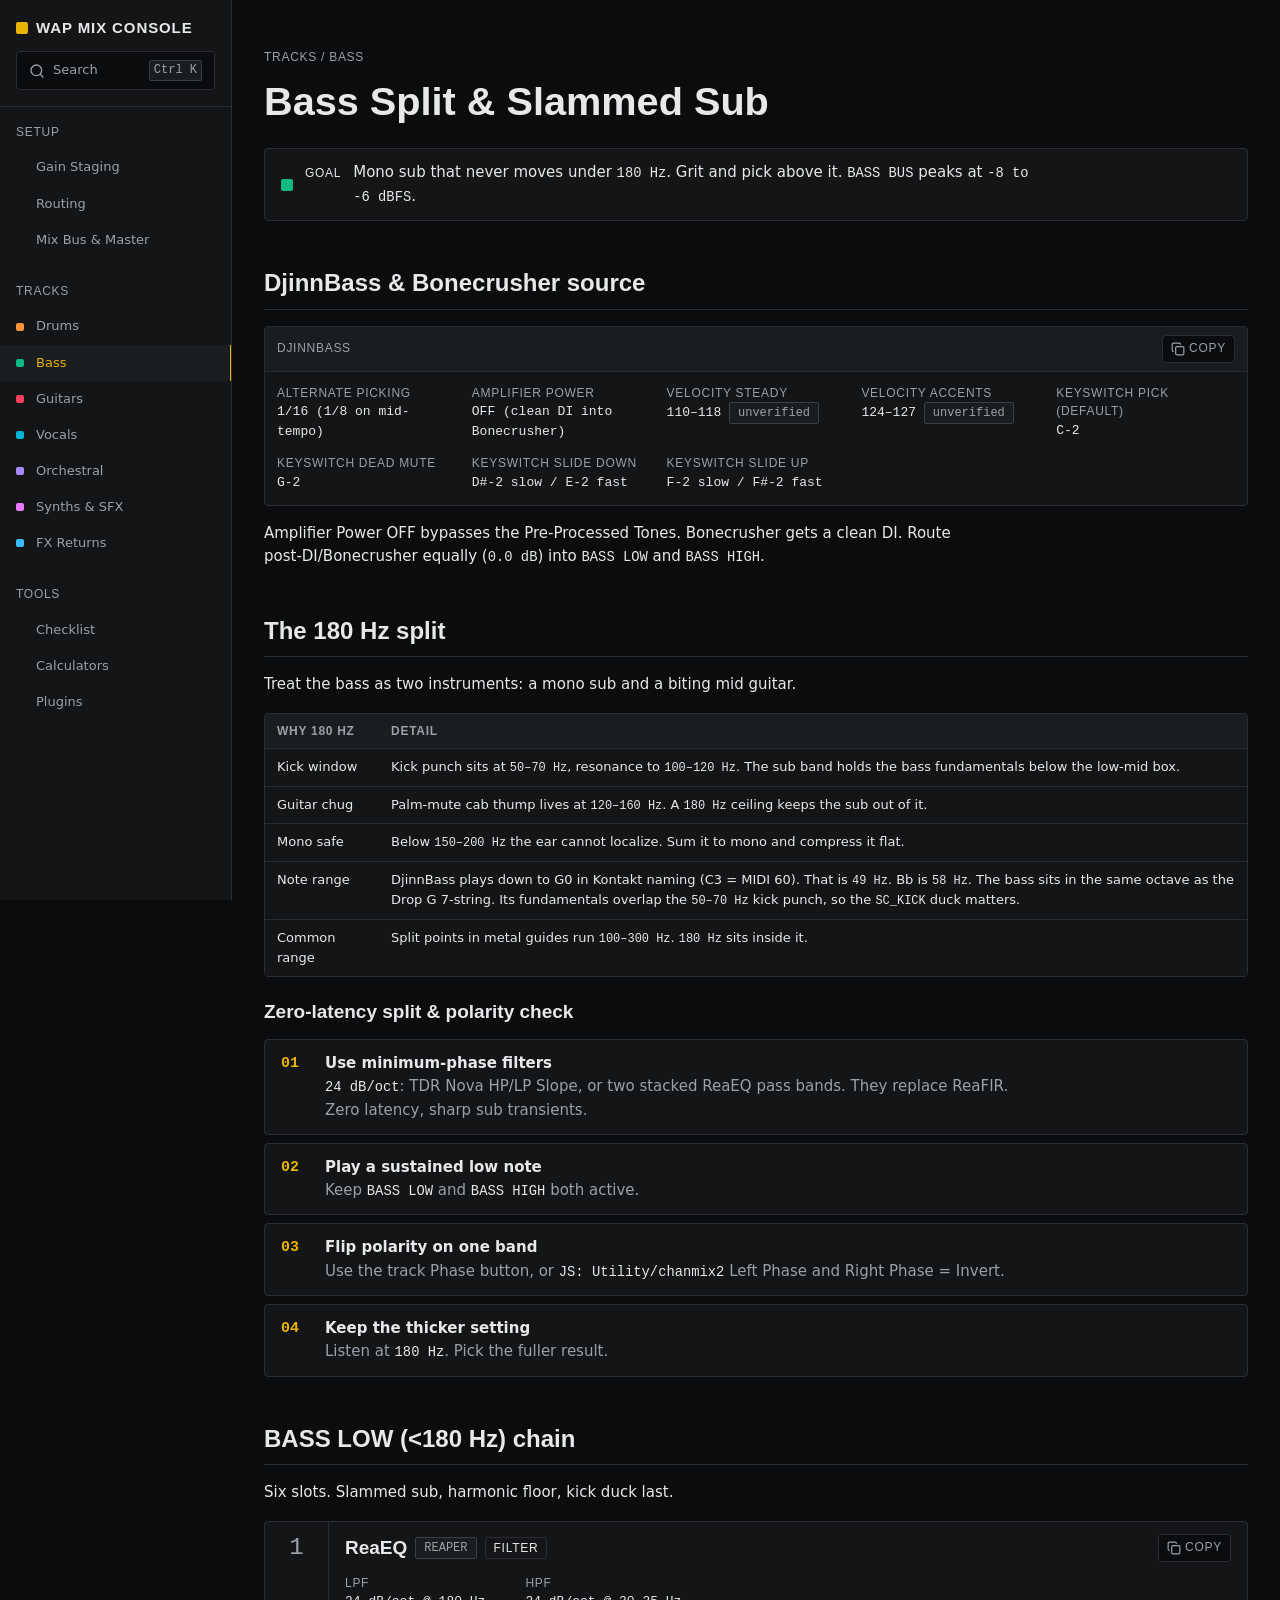
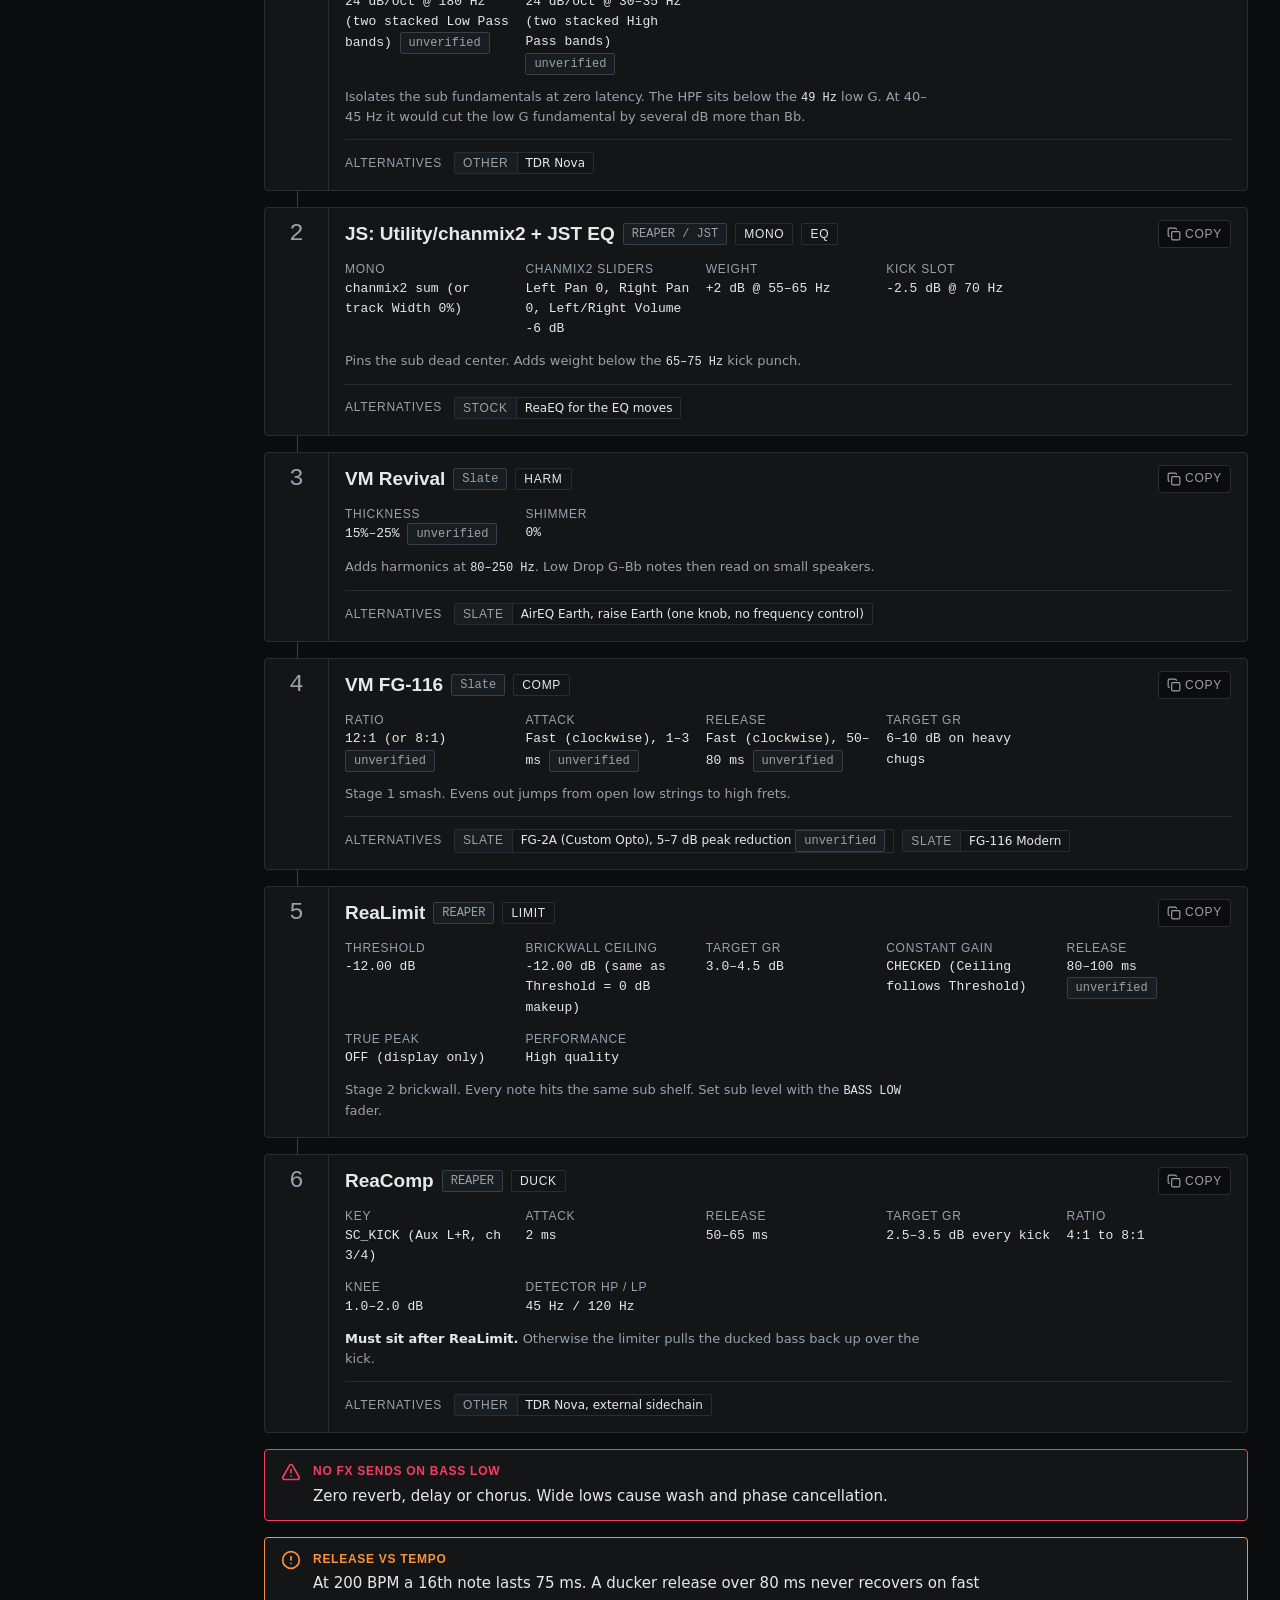
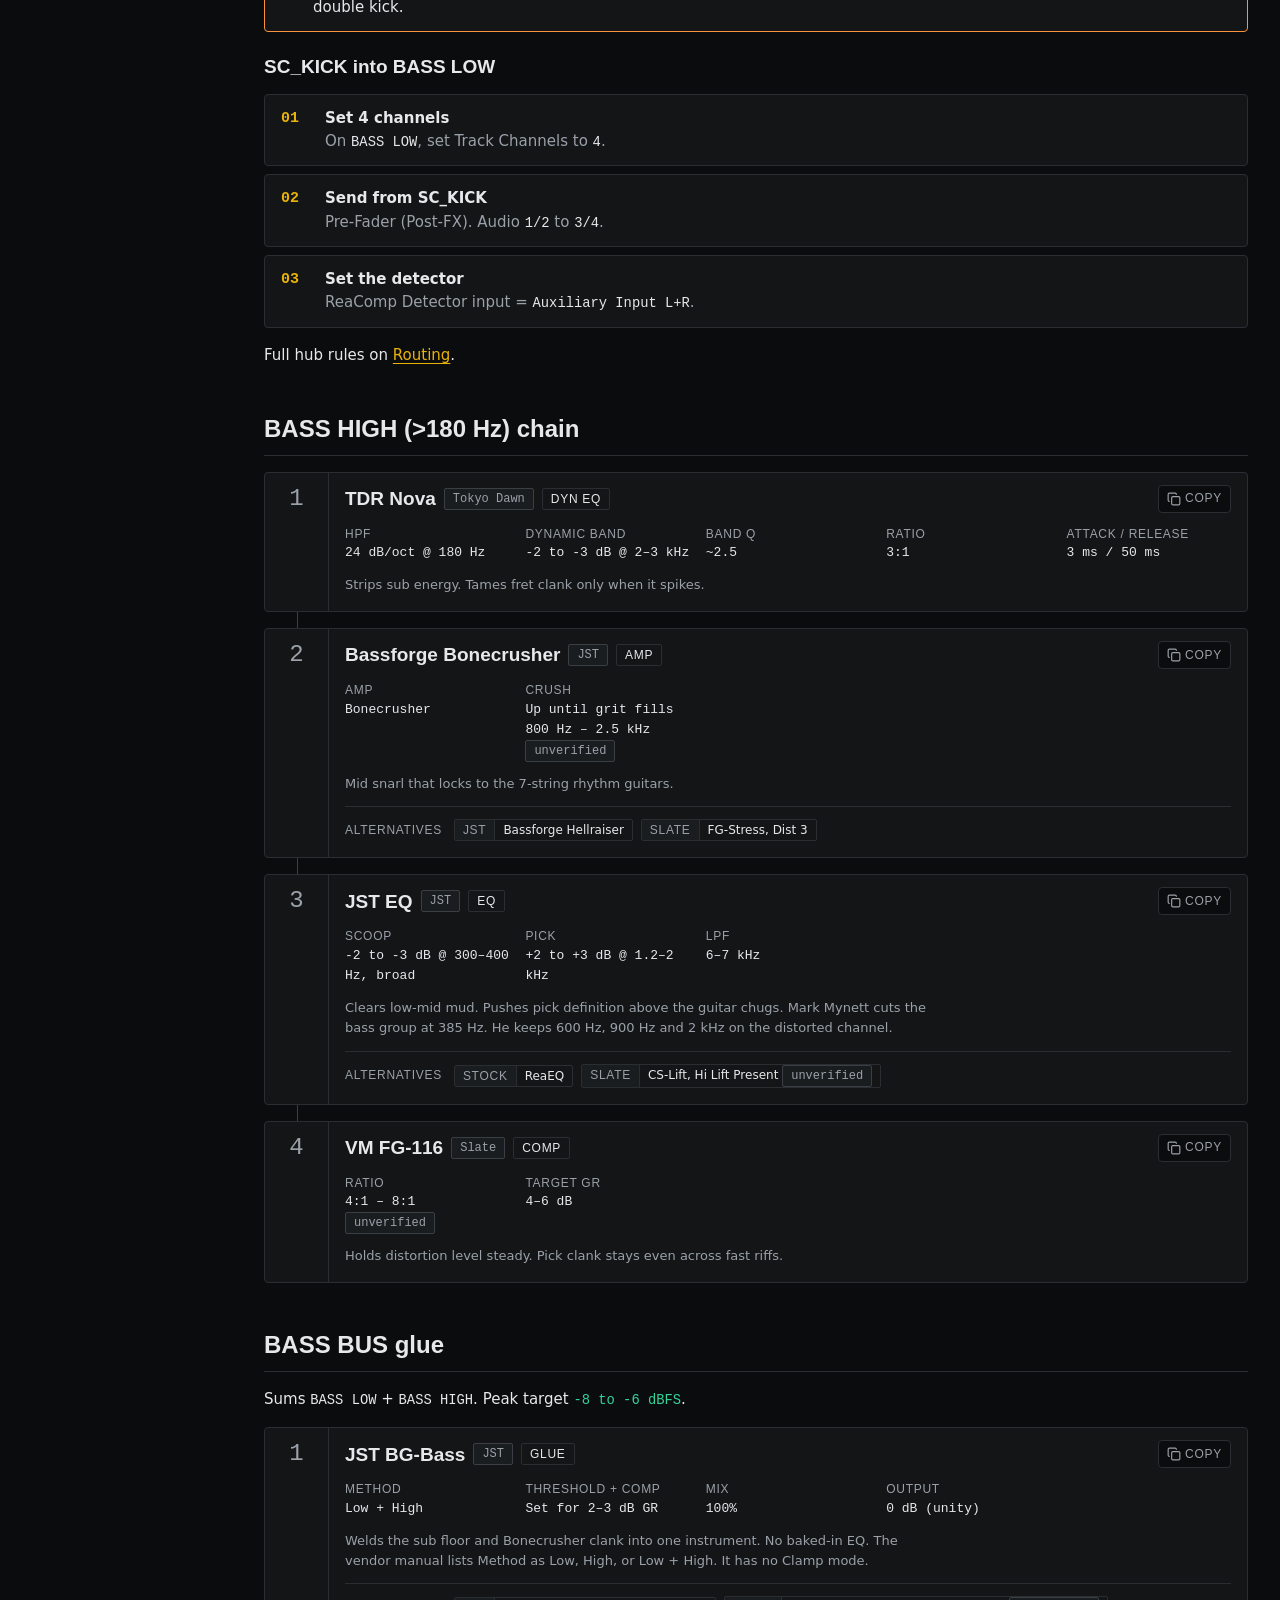
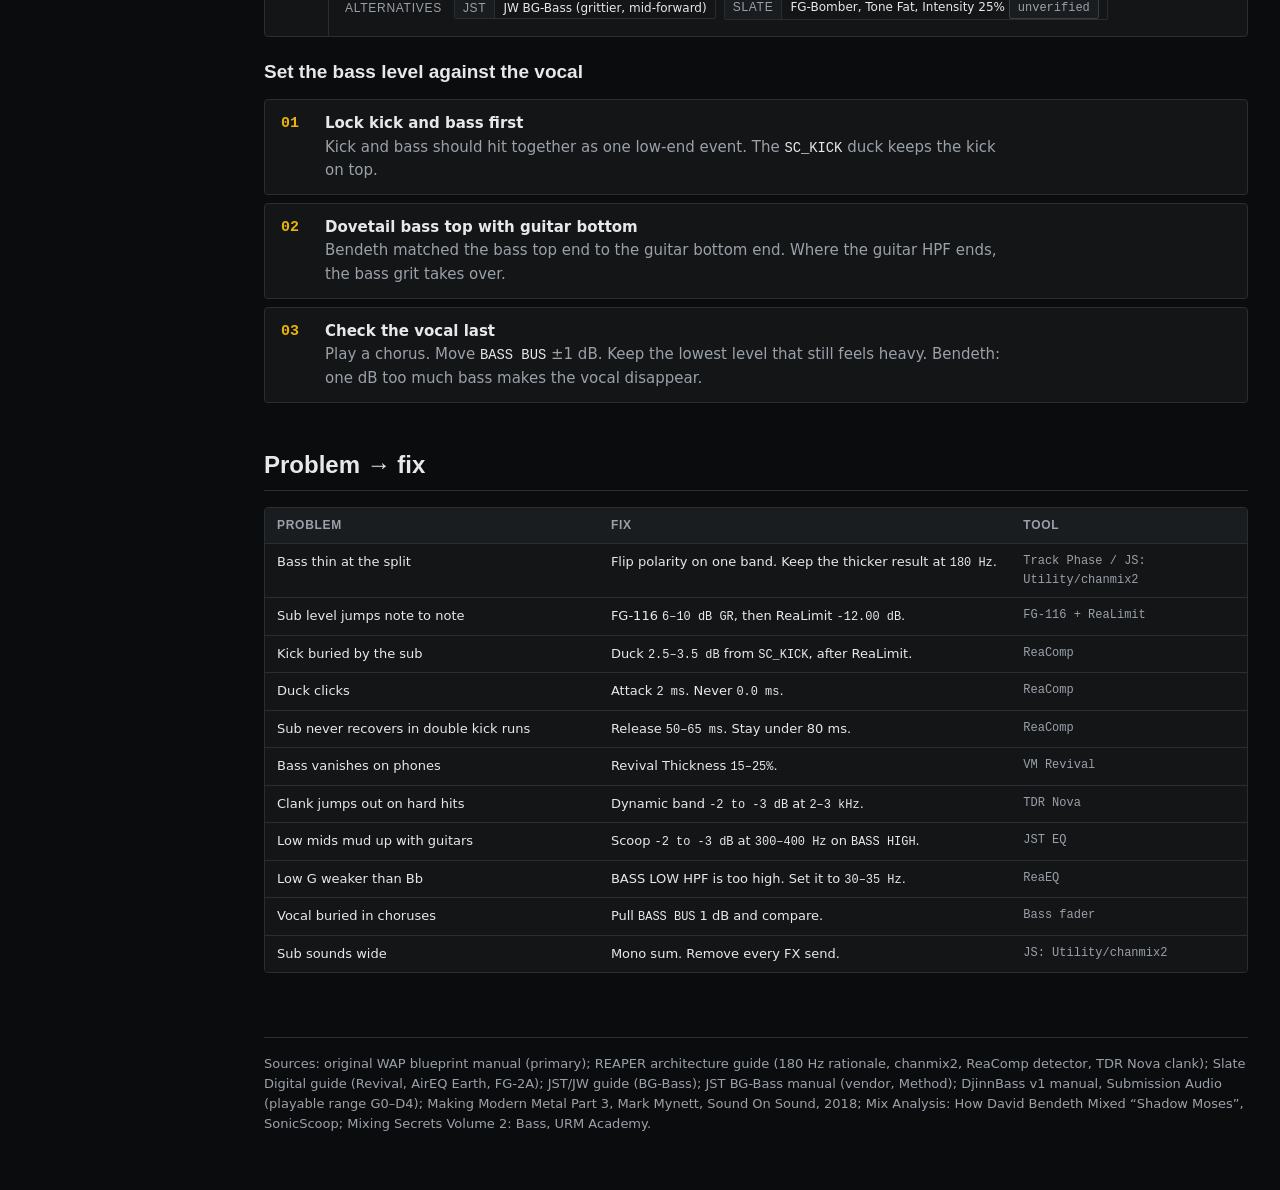
==== docs/bass.html @ 5f4d7150 "Apply phase 3 research to every page Values now come from engineer interviews, vendor docs and strea" ====
<!doctype html>
<html lang="en">
<head>
<meta charset="utf-8">
<meta name="viewport" content="width=device-width, initial-scale=1">
<title>Bass - WAP Mix Console</title>
<link rel="stylesheet" href="css/app.css">
</head>
<body data-page="bass">
<a class="skip-link" href="#main">Skip to content</a>
<nav id="rail"></nav>
<main id="main">
<div class="content">

  <header class="page-header">
    <div class="label">Tracks / Bass</div>
    <h1>Bass Split &amp; Slammed Sub</h1>
    <div class="goal">
      <span class="gchip gchip--lg gchip--bass" aria-hidden="true"></span>
      <span class="label goal__label">Goal</span>
      <p class="goal__text">Mono sub that never moves under <code>180 Hz</code>. Grit and pick above it. <code>BASS BUS</code> peaks at <code>-8 to -6 dBFS</code>.</p>
    </div>
  </header>

  <section class="section">
    <h2 id="source">DjinnBass &amp; Bonecrusher source</h2>
    <div class="settings">
      <div class="settings__head">
        <span class="label">DjinnBass</span>
        <button type="button" class="copy-btn" data-copy="djinn" aria-label="Copy DjinnBass settings"></button>
      </div>
      <div class="settings__body">
        <dl class="kv" id="djinn" data-copy-title="DjinnBass source">
          <div class="kv__item"><dt>Alternate picking</dt><dd>1/16 (1/8 on mid-tempo)</dd></div>
          <div class="kv__item"><dt>Amplifier Power</dt><dd>OFF (clean DI into Bonecrusher)</dd></div>
          <div class="kv__item"><dt>Velocity steady</dt><dd>110&ndash;118 <span class="chip">unverified</span></dd></div>
          <div class="kv__item"><dt>Velocity accents</dt><dd>124&ndash;127 <span class="chip">unverified</span></dd></div>
          <div class="kv__item"><dt>Keyswitch Pick (default)</dt><dd>C-2</dd></div>
          <div class="kv__item"><dt>Keyswitch Dead Mute</dt><dd>G-2</dd></div>
          <div class="kv__item"><dt>Keyswitch Slide Down</dt><dd>D#-2 slow / E-2 fast</dd></div>
          <div class="kv__item"><dt>Keyswitch Slide Up</dt><dd>F-2 slow / F#-2 fast</dd></div>
        </dl>
      </div>
    </div>
    <p>Amplifier Power OFF bypasses the Pre-Processed Tones. Bonecrusher gets a clean DI. Route post-DI/Bonecrusher equally (<code>0.0 dB</code>) into <code>BASS LOW</code> and <code>BASS HIGH</code>.</p>
  </section>

  <section class="section">
    <h2 id="split">The 180 Hz split</h2>
    <p>Treat the bass as two instruments: a mono sub and a biting mid guitar.</p>
    <div class="table-wrap">
      <table class="table">
        <thead>
          <tr><th scope="col">Why 180 Hz</th><th scope="col">Detail</th></tr>
        </thead>
        <tbody>
          <tr><td>Kick window</td><td>Kick punch sits at <code>50&ndash;70 Hz</code>, resonance to <code>100&ndash;120 Hz</code>. The sub band holds the bass fundamentals below the low-mid box.</td></tr>
          <tr><td>Guitar chug</td><td>Palm-mute cab thump lives at <code>120&ndash;160 Hz</code>. A <code>180 Hz</code> ceiling keeps the sub out of it.</td></tr>
          <tr><td>Mono safe</td><td>Below <code>150&ndash;200 Hz</code> the ear cannot localize. Sum it to mono and compress it flat.</td></tr>
          <tr><td>Note range</td><td>DjinnBass plays down to G0 in Kontakt naming (C3 = MIDI 60). That is <code>49 Hz</code>. Bb is <code>58 Hz</code>. The bass sits in the same octave as the Drop G 7-string. Its fundamentals overlap the <code>50&ndash;70 Hz</code> kick punch, so the <code>SC_KICK</code> duck matters.</td></tr>
          <tr><td>Common range</td><td>Split points in metal guides run <code>100&ndash;300 Hz</code>. <code>180 Hz</code> sits inside it.</td></tr>
        </tbody>
      </table>
    </div>

    <h3 id="polarity">Zero-latency split &amp; polarity check</h3>
    <ol class="steps">
      <li><div><span class="steps__title">Use minimum-phase filters</span><p><code>24 dB/oct</code>: TDR Nova HP/LP Slope, or two stacked ReaEQ pass bands. They replace ReaFIR. Zero latency, sharp sub transients.</p></div></li>
      <li><div><span class="steps__title">Play a sustained low note</span><p>Keep <code>BASS LOW</code> and <code>BASS HIGH</code> both active.</p></div></li>
      <li><div><span class="steps__title">Flip polarity on one band</span><p>Use the track Phase button, or <code>JS: Utility/chanmix2</code> Left Phase and Right Phase = Invert.</p></div></li>
      <li><div><span class="steps__title">Keep the thicker setting</span><p>Listen at <code>180 Hz</code>. Pick the fuller result.</p></div></li>
    </ol>
  </section>

  <section class="section">
    <h2 id="bass-low">BASS LOW (&lt;180 Hz) chain</h2>
    <p>Six slots. Slammed sub, harmonic floor, kick duck last.</p>
    <ol class="rack">
      <li class="rack__slot">
        <div class="rack__num" aria-hidden="true">1</div>
        <div class="rack__body">
          <div class="rack__head">
            <h4 class="rack__name">ReaEQ</h4>
            <span class="chip">REAPER</span>
            <span class="tag">FILTER</span>
            <button type="button" class="copy-btn" data-copy="low-1" aria-label="Copy BASS LOW slot 1 settings"></button>
          </div>
          <dl class="kv" id="low-1" data-copy-title="BASS LOW Slot 1 - ReaEQ">
            <div class="kv__item"><dt>LPF</dt><dd>24 dB/oct @ 180 Hz (two stacked Low Pass bands) <span class="chip">unverified</span></dd></div>
            <div class="kv__item"><dt>HPF</dt><dd>24 dB/oct @ 30&ndash;35 Hz (two stacked High Pass bands) <span class="chip">unverified</span></dd></div>
          </dl>
          <p class="rack__why">Isolates the sub fundamentals at zero latency. The HPF sits below the <code>49 Hz</code> low G. At 40&ndash;45 Hz it would cut the low G fundamental by several dB more than Bb.</p>
          <div class="alts">
            <span class="label alts__title">Alternatives</span>
            <span class="alt"><span class="alt__tag">OTHER</span><span class="alt__name">TDR Nova</span></span>
          </div>
        </div>
      </li>
      <li class="rack__slot">
        <div class="rack__num" aria-hidden="true">2</div>
        <div class="rack__body">
          <div class="rack__head">
            <h4 class="rack__name">JS: Utility/chanmix2 + JST EQ</h4>
            <span class="chip">REAPER / JST</span>
            <span class="tag">MONO</span>
            <span class="tag">EQ</span>
            <button type="button" class="copy-btn" data-copy="low-2" aria-label="Copy BASS LOW slot 2 settings"></button>
          </div>
          <dl class="kv" id="low-2" data-copy-title="BASS LOW Slot 2 - Mono + JST EQ">
            <div class="kv__item"><dt>Mono</dt><dd>chanmix2 sum (or track Width 0%)</dd></div>
            <div class="kv__item"><dt>chanmix2 sliders</dt><dd>Left Pan 0, Right Pan 0, Left/Right Volume -6 dB</dd></div>
            <div class="kv__item"><dt>Weight</dt><dd>+2 dB @ 55&ndash;65 Hz</dd></div>
            <div class="kv__item"><dt>Kick slot</dt><dd>-2.5 dB @ 70 Hz</dd></div>
          </dl>
          <p class="rack__why">Pins the sub dead center. Adds weight below the <code>65&ndash;75 Hz</code> kick punch.</p>
          <div class="alts">
            <span class="label alts__title">Alternatives</span>
            <span class="alt"><span class="alt__tag">STOCK</span><span class="alt__name">ReaEQ for the EQ moves</span></span>
          </div>
        </div>
      </li>
      <li class="rack__slot">
        <div class="rack__num" aria-hidden="true">3</div>
        <div class="rack__body">
          <div class="rack__head">
            <h4 class="rack__name">VM Revival</h4>
            <span class="chip">Slate</span>
            <span class="tag">HARM</span>
            <button type="button" class="copy-btn" data-copy="low-3" aria-label="Copy BASS LOW slot 3 settings"></button>
          </div>
          <dl class="kv" id="low-3" data-copy-title="BASS LOW Slot 3 - Revival">
            <div class="kv__item"><dt>Thickness</dt><dd>15%&ndash;25% <span class="chip">unverified</span></dd></div>
            <div class="kv__item"><dt>Shimmer</dt><dd>0%</dd></div>
          </dl>
          <p class="rack__why">Adds harmonics at <code>80&ndash;250 Hz</code>. Low Drop G&ndash;Bb notes then read on small speakers.</p>
          <div class="alts">
            <span class="label alts__title">Alternatives</span>
            <span class="alt"><span class="alt__tag">SLATE</span><span class="alt__name">AirEQ Earth, raise Earth (one knob, no frequency control)</span></span>
          </div>
        </div>
      </li>
      <li class="rack__slot">
        <div class="rack__num" aria-hidden="true">4</div>
        <div class="rack__body">
          <div class="rack__head">
            <h4 class="rack__name">VM FG-116</h4>
            <span class="chip">Slate</span>
            <span class="tag">COMP</span>
            <button type="button" class="copy-btn" data-copy="low-4" aria-label="Copy BASS LOW slot 4 settings"></button>
          </div>
          <dl class="kv" id="low-4" data-copy-title="BASS LOW Slot 4 - FG-116 (Stage 1 smash)">
            <div class="kv__item"><dt>Ratio</dt><dd>12:1 (or 8:1) <span class="chip">unverified</span></dd></div>
            <div class="kv__item"><dt>Attack</dt><dd>Fast (clockwise), 1&ndash;3 ms <span class="chip">unverified</span></dd></div>
            <div class="kv__item"><dt>Release</dt><dd>Fast (clockwise), 50&ndash;80 ms <span class="chip">unverified</span></dd></div>
            <div class="kv__item"><dt>Target GR</dt><dd>6&ndash;10 dB on heavy chugs</dd></div>
          </dl>
          <p class="rack__why">Stage 1 smash. Evens out jumps from open low strings to high frets.</p>
          <div class="alts">
            <span class="label alts__title">Alternatives</span>
            <span class="alt"><span class="alt__tag">SLATE</span><span class="alt__name">FG-2A (Custom Opto), 5&ndash;7 dB peak reduction <span class="chip">unverified</span></span></span>
            <span class="alt"><span class="alt__tag">SLATE</span><span class="alt__name">FG-116 Modern</span></span>
          </div>
        </div>
      </li>
      <li class="rack__slot">
        <div class="rack__num" aria-hidden="true">5</div>
        <div class="rack__body">
          <div class="rack__head">
            <h4 class="rack__name">ReaLimit</h4>
            <span class="chip">REAPER</span>
            <span class="tag">LIMIT</span>
            <button type="button" class="copy-btn" data-copy="low-5" aria-label="Copy BASS LOW slot 5 settings"></button>
          </div>
          <dl class="kv" id="low-5" data-copy-title="BASS LOW Slot 5 - ReaLimit (Stage 2 brickwall)">
            <div class="kv__item"><dt>Threshold</dt><dd>-12.00 dB</dd></div>
            <div class="kv__item"><dt>Brickwall ceiling</dt><dd>-12.00 dB (same as Threshold = 0 dB makeup)</dd></div>
            <div class="kv__item"><dt>Target GR</dt><dd>3.0&ndash;4.5 dB</dd></div>
            <div class="kv__item"><dt>Constant gain</dt><dd>CHECKED (Ceiling follows Threshold)</dd></div>
            <div class="kv__item"><dt>Release</dt><dd>80&ndash;100 ms <span class="chip">unverified</span></dd></div>
            <div class="kv__item"><dt>True peak</dt><dd>OFF (display only)</dd></div>
            <div class="kv__item"><dt>Performance</dt><dd>High quality</dd></div>
          </dl>
          <p class="rack__why">Stage 2 brickwall. Every note hits the same sub shelf. Set sub level with the <code>BASS LOW</code> fader.</p>
        </div>
      </li>
      <li class="rack__slot">
        <div class="rack__num" aria-hidden="true">6</div>
        <div class="rack__body">
          <div class="rack__head">
            <h4 class="rack__name">ReaComp</h4>
            <span class="chip">REAPER</span>
            <span class="tag">DUCK</span>
            <button type="button" class="copy-btn" data-copy="low-6" aria-label="Copy BASS LOW slot 6 settings"></button>
          </div>
          <dl class="kv" id="low-6" data-copy-title="BASS LOW Slot 6 - ReaComp SC_KICK ducker">
            <div class="kv__item"><dt>Key</dt><dd>SC_KICK (Aux L+R, ch 3/4)</dd></div>
            <div class="kv__item"><dt>Attack</dt><dd>2 ms</dd></div>
            <div class="kv__item"><dt>Release</dt><dd>50&ndash;65 ms</dd></div>
            <div class="kv__item"><dt>Target GR</dt><dd>2.5&ndash;3.5 dB every kick</dd></div>
            <div class="kv__item"><dt>Ratio</dt><dd>4:1 to 8:1</dd></div>
            <div class="kv__item"><dt>Knee</dt><dd>1.0&ndash;2.0 dB</dd></div>
            <div class="kv__item"><dt>Detector HP / LP</dt><dd>45 Hz / 120 Hz</dd></div>
          </dl>
          <p class="rack__why"><strong>Must sit after ReaLimit.</strong> Otherwise the limiter pulls the ducked bass back up over the kick.</p>
          <div class="alts">
            <span class="label alts__title">Alternatives</span>
            <span class="alt"><span class="alt__tag">OTHER</span><span class="alt__name">TDR Nova, external sidechain</span></span>
          </div>
        </div>
      </li>
    </ol>

    <div class="callout callout--danger" role="note">
      <svg class="icon" viewBox="0 0 24 24" aria-hidden="true" focusable="false"><path d="m21.73 18-8-14a2 2 0 0 0-3.48 0l-8 14A2 2 0 0 0 4 21h16a2 2 0 0 0 1.73-3"/><path d="M12 9v4"/><path d="M12 17h.01"/></svg>
      <div class="callout__body">
        <span class="callout__title">No FX sends on BASS LOW</span>
        <p>Zero reverb, delay or chorus. Wide lows cause wash and phase cancellation.</p>
      </div>
    </div>

    <div class="callout callout--warn" role="note">
      <svg class="icon" viewBox="0 0 24 24" aria-hidden="true" focusable="false"><circle cx="12" cy="12" r="10"/><path d="M12 8v4"/><path d="M12 16h.01"/></svg>
      <div class="callout__body">
        <span class="callout__title">Release vs tempo</span>
        <p>At 200 BPM a 16th note lasts 75 ms. A ducker release over 80 ms never recovers on fast double kick.</p>
      </div>
    </div>

    <h3 id="sc-kick-setup">SC_KICK into BASS LOW</h3>
    <ol class="steps">
      <li><div><span class="steps__title">Set 4 channels</span><p>On <code>BASS LOW</code>, set Track Channels to <code>4</code>.</p></div></li>
      <li><div><span class="steps__title">Send from SC_KICK</span><p>Pre-Fader (Post-FX). Audio <code>1/2</code> to <code>3/4</code>.</p></div></li>
      <li><div><span class="steps__title">Set the detector</span><p>ReaComp Detector input = <code>Auxiliary Input L+R</code>.</p></div></li>
    </ol>
    <p>Full hub rules on <a href="routing.html#hub-setup">Routing</a>.</p>
  </section>

  <section class="section">
    <h2 id="bass-high">BASS HIGH (&gt;180 Hz) chain</h2>
    <ol class="rack">
      <li class="rack__slot">
        <div class="rack__num" aria-hidden="true">1</div>
        <div class="rack__body">
          <div class="rack__head">
            <h4 class="rack__name">TDR Nova</h4>
            <span class="chip">Tokyo Dawn</span>
            <span class="tag">DYN EQ</span>
            <button type="button" class="copy-btn" data-copy="high-1" aria-label="Copy BASS HIGH slot 1 settings"></button>
          </div>
          <dl class="kv" id="high-1" data-copy-title="BASS HIGH Slot 1 - TDR Nova">
            <div class="kv__item"><dt>HPF</dt><dd>24 dB/oct @ 180 Hz</dd></div>
            <div class="kv__item"><dt>Dynamic band</dt><dd>-2 to -3 dB @ 2&ndash;3 kHz</dd></div>
            <div class="kv__item"><dt>Band Q</dt><dd>~2.5</dd></div>
            <div class="kv__item"><dt>Ratio</dt><dd>3:1</dd></div>
            <div class="kv__item"><dt>Attack / Release</dt><dd>3 ms / 50 ms</dd></div>
          </dl>
          <p class="rack__why">Strips sub energy. Tames fret clank only when it spikes.</p>
        </div>
      </li>
      <li class="rack__slot">
        <div class="rack__num" aria-hidden="true">2</div>
        <div class="rack__body">
          <div class="rack__head">
            <h4 class="rack__name">Bassforge Bonecrusher</h4>
            <span class="chip">JST</span>
            <span class="tag">AMP</span>
            <button type="button" class="copy-btn" data-copy="high-2" aria-label="Copy BASS HIGH slot 2 settings"></button>
          </div>
          <dl class="kv" id="high-2" data-copy-title="BASS HIGH Slot 2 - Bonecrusher">
            <div class="kv__item"><dt>Amp</dt><dd>Bonecrusher</dd></div>
            <div class="kv__item"><dt>Crush</dt><dd>Up until grit fills 800 Hz &ndash; 2.5 kHz <span class="chip">unverified</span></dd></div>
          </dl>
          <p class="rack__why">Mid snarl that locks to the 7-string rhythm guitars.</p>
          <div class="alts">
            <span class="label alts__title">Alternatives</span>
            <span class="alt"><span class="alt__tag">JST</span><span class="alt__name">Bassforge Hellraiser</span></span>
            <span class="alt"><span class="alt__tag">SLATE</span><span class="alt__name">FG-Stress, Dist 3</span></span>
          </div>
        </div>
      </li>
      <li class="rack__slot">
        <div class="rack__num" aria-hidden="true">3</div>
        <div class="rack__body">
          <div class="rack__head">
            <h4 class="rack__name">JST EQ</h4>
            <span class="chip">JST</span>
            <span class="tag">EQ</span>
            <button type="button" class="copy-btn" data-copy="high-3" aria-label="Copy BASS HIGH slot 3 settings"></button>
          </div>
          <dl class="kv" id="high-3" data-copy-title="BASS HIGH Slot 3 - JST EQ">
            <div class="kv__item"><dt>Scoop</dt><dd>-2 to -3 dB @ 300&ndash;400 Hz, broad</dd></div>
            <div class="kv__item"><dt>Pick</dt><dd>+2 to +3 dB @ 1.2&ndash;2 kHz</dd></div>
            <div class="kv__item"><dt>LPF</dt><dd>6&ndash;7 kHz</dd></div>
          </dl>
          <p class="rack__why">Clears low-mid mud. Pushes pick definition above the guitar chugs. Mark Mynett cuts the bass group at 385 Hz. He keeps 600 Hz, 900 Hz and 2 kHz on the distorted channel.</p>
          <div class="alts">
            <span class="label alts__title">Alternatives</span>
            <span class="alt"><span class="alt__tag">STOCK</span><span class="alt__name">ReaEQ</span></span>
            <span class="alt"><span class="alt__tag">SLATE</span><span class="alt__name">CS-Lift, Hi Lift Present <span class="chip">unverified</span></span></span>
          </div>
        </div>
      </li>
      <li class="rack__slot">
        <div class="rack__num" aria-hidden="true">4</div>
        <div class="rack__body">
          <div class="rack__head">
            <h4 class="rack__name">VM FG-116</h4>
            <span class="chip">Slate</span>
            <span class="tag">COMP</span>
            <button type="button" class="copy-btn" data-copy="high-4" aria-label="Copy BASS HIGH slot 4 settings"></button>
          </div>
          <dl class="kv" id="high-4" data-copy-title="BASS HIGH Slot 4 - FG-116">
            <div class="kv__item"><dt>Ratio</dt><dd>4:1 &ndash; 8:1 <span class="chip">unverified</span></dd></div>
            <div class="kv__item"><dt>Target GR</dt><dd>4&ndash;6 dB</dd></div>
          </dl>
          <p class="rack__why">Holds distortion level steady. Pick clank stays even across fast riffs.</p>
        </div>
      </li>
    </ol>
  </section>

  <section class="section">
    <h2 id="bass-bus">BASS BUS glue</h2>
    <p>Sums <code>BASS LOW</code> + <code>BASS HIGH</code>. Peak target <code class="val-ok">-8 to -6 dBFS</code>.</p>
    <ol class="rack">
      <li class="rack__slot">
        <div class="rack__num" aria-hidden="true">1</div>
        <div class="rack__body">
          <div class="rack__head">
            <h4 class="rack__name">JST BG-Bass</h4>
            <span class="chip">JST</span>
            <span class="tag">GLUE</span>
            <button type="button" class="copy-btn" data-copy="bbus-1" aria-label="Copy BASS BUS settings"></button>
          </div>
          <dl class="kv" id="bbus-1" data-copy-title="BASS BUS - JST BG-Bass">
            <div class="kv__item"><dt>Method</dt><dd>Low + High</dd></div>
            <div class="kv__item"><dt>Threshold + Comp</dt><dd>Set for 2&ndash;3 dB GR</dd></div>
            <div class="kv__item"><dt>Mix</dt><dd>100%</dd></div>
            <div class="kv__item"><dt>Output</dt><dd>0 dB (unity)</dd></div>
          </dl>
          <p class="rack__why">Welds the sub floor and Bonecrusher clank into one instrument. No baked-in EQ. The vendor manual lists Method as Low, High, or Low + High. It has no Clamp mode.</p>
          <div class="alts">
            <span class="label alts__title">Alternatives</span>
            <span class="alt"><span class="alt__tag">JST</span><span class="alt__name">JW BG-Bass (grittier, mid-forward)</span></span>
            <span class="alt"><span class="alt__tag">SLATE</span><span class="alt__name">FG-Bomber, Tone Fat, Intensity 25% <span class="chip">unverified</span></span></span>
          </div>
        </div>
      </li>
    </ol>

    <h3 id="bass-balance">Set the bass level against the vocal</h3>
    <ol class="steps">
      <li><div><span class="steps__title">Lock kick and bass first</span><p>Kick and bass should hit together as one low-end event. The <code>SC_KICK</code> duck keeps the kick on top.</p></div></li>
      <li><div><span class="steps__title">Dovetail bass top with guitar bottom</span><p>Bendeth matched the bass top end to the guitar bottom end. Where the guitar HPF ends, the bass grit takes over.</p></div></li>
      <li><div><span class="steps__title">Check the vocal last</span><p>Play a chorus. Move <code>BASS BUS</code> &plusmn;1 dB. Keep the lowest level that still feels heavy. Bendeth: one dB too much bass makes the vocal disappear.</p></div></li>
    </ol>
  </section>

  <section class="section">
    <h2 id="problems">Problem &rarr; fix</h2>
    <div class="table-wrap">
      <table class="table table--pf">
        <thead>
          <tr><th scope="col">Problem</th><th scope="col">Fix</th><th scope="col">Tool</th></tr>
        </thead>
        <tbody>
          <tr><td>Bass thin at the split</td><td>Flip polarity on one band. Keep the thicker result at <code>180 Hz</code>.</td><td>Track Phase / JS: Utility/chanmix2</td></tr>
          <tr><td>Sub level jumps note to note</td><td>FG-116 <code>6&ndash;10 dB GR</code>, then ReaLimit <code>-12.00 dB</code>.</td><td>FG-116 + ReaLimit</td></tr>
          <tr><td>Kick buried by the sub</td><td>Duck <code>2.5&ndash;3.5 dB</code> from <code>SC_KICK</code>, after ReaLimit.</td><td>ReaComp</td></tr>
          <tr><td>Duck clicks</td><td>Attack <code>2 ms</code>. Never <code>0.0 ms</code>.</td><td>ReaComp</td></tr>
          <tr><td>Sub never recovers in double kick runs</td><td>Release <code>50&ndash;65 ms</code>. Stay under 80 ms.</td><td>ReaComp</td></tr>
          <tr><td>Bass vanishes on phones</td><td>Revival Thickness <code>15&ndash;25%</code>.</td><td>VM Revival</td></tr>
          <tr><td>Clank jumps out on hard hits</td><td>Dynamic band <code>-2 to -3 dB</code> at <code>2&ndash;3 kHz</code>.</td><td>TDR Nova</td></tr>
          <tr><td>Low mids mud up with guitars</td><td>Scoop <code>-2 to -3 dB</code> at <code>300&ndash;400 Hz</code> on <code>BASS HIGH</code>.</td><td>JST EQ</td></tr>
          <tr><td>Low G weaker than Bb</td><td>BASS LOW HPF is too high. Set it to <code>30&ndash;35 Hz</code>.</td><td>ReaEQ</td></tr>
          <tr><td>Vocal buried in choruses</td><td>Pull <code>BASS BUS</code> 1 dB and compare.</td><td>Bass fader</td></tr>
          <tr><td>Sub sounds wide</td><td>Mono sum. Remove every FX send.</td><td>JS: Utility/chanmix2</td></tr>
        </tbody>
      </table>
    </div>
  </section>

  <footer class="page-foot">Sources: original WAP blueprint manual (primary); REAPER architecture guide (180 Hz rationale, chanmix2, ReaComp detector, TDR Nova clank); Slate Digital guide (Revival, AirEQ Earth, FG-2A); JST/JW guide (BG-Bass); JST BG-Bass manual (vendor, Method); DjinnBass v1 manual, Submission Audio (playable range G0&ndash;D4); Making Modern Metal Part 3, Mark Mynett, Sound On Sound, 2018; Mix Analysis: How David Bendeth Mixed &ldquo;Shadow Moses&rdquo;, SonicScoop; Mixing Secrets Volume 2: Bass, URM Academy.</footer>

</div>
</main>
<script src="js/search-index.js"></script>
<script src="js/app.js"></script>
</body>
</html>
---- docs/css/app.css ----
/* WAP Mix Console - design tokens and components. Source of truth: DESIGN.md */

/* ------------------------------------------------------------------ tokens */
:root {
  color-scheme: dark;

  --bg: #0b0c0d;
  --surface-1: #131517;
  --surface-2: #1a1d20;
  --border: #2a2e33;
  --border-strong: #3a3f45;
  --text: #e6e8ea;
  --text-muted: #9aa1a9;
  --accent: #eab308;
  --accent-ink: #0b0c0d;
  --ok: #34d399;
  --warn: #fb923c;
  --danger: #f43f5e;
  --info: #38bdf8;

  --g-drums: #fb923c;
  --g-bass: #10b981;
  --g-guitars: #f43f5e;
  --g-vocals: #06b6d4;
  --g-orch: #a78bfa;
  --g-synth: #e879f9;
  --g-fx: #38bdf8;
  --g-master: #eab308;
  --g-none: #3a3f45;

  --font-display: "Bahnschrift", "DIN Alternate", "Arial Narrow", sans-serif;
  --font-body: "Segoe UI Variable Text", "Segoe UI", system-ui, sans-serif;
  --font-mono: "Cascadia Mono", "Consolas", ui-monospace, monospace;

  --fs-xs: .75rem;
  --fs-sm: .8125rem;
  --fs-md: .9375rem;
  --fs-lg: 1.1875rem;
  --fs-xl: 1.5rem;
  --fs-h1: clamp(1.75rem, 1.2rem + 1.6vw, 2.5rem);

  --lh-body: 1.55;
  --lh-head: 1.15;

  --s1: 4px;
  --s2: 8px;
  --s3: 12px;
  --s4: 16px;
  --s6: 24px;
  --s8: 32px;
  --s12: 48px;
  --s16: 64px;

  --r-chip: 2px;
  --r-card: 4px;

  --rail-w: 232px;
  --content-max: 1040px;
  --gutter: var(--s8);

  --t-fast: 120ms ease-out;
  --t-palette: 140ms ease-out;
}

/* ------------------------------------------------------------------ reset */
*, *::before, *::after { box-sizing: border-box; }
html { -webkit-text-size-adjust: 100%; }
body, h1, h2, h3, h4, p, ul, ol, dl, dd, figure, blockquote { margin: 0; }
ul, ol { padding: 0; }
img, svg { display: block; max-width: 100%; }
button, input { font: inherit; color: inherit; }
button { cursor: pointer; }
table { border-collapse: collapse; width: 100%; }

body {
  background: var(--bg);
  color: var(--text);
  font-family: var(--font-body);
  font-size: var(--fs-md);
  line-height: var(--lh-body);
  min-height: 100vh;
}

h1, h2, h3, h4 {
  font-family: var(--font-display);
  line-height: var(--lh-head);
  font-weight: 600;
  text-wrap: balance;
  overflow-wrap: anywhere;
}
h1 { font-size: var(--fs-h1); }
h2 { font-size: var(--fs-xl); }
h3 { font-size: var(--fs-lg); }

p { max-width: 72ch; }

a { color: var(--accent); text-underline-offset: 3px; }
a:hover { color: var(--text); }

code, kbd, .mono {
  font-family: var(--font-mono);
  font-variant-numeric: tabular-nums;
}
code { font-size: .92em; color: var(--text); }
kbd {
  font-size: var(--fs-xs);
  padding: 0 var(--s1);
  border: 1px solid var(--border-strong);
  border-radius: var(--r-chip);
  background: var(--surface-2);
  color: var(--text-muted);
}

strong { font-weight: 600; color: var(--text); }

:focus-visible {
  outline: 2px solid var(--accent);
  outline-offset: 2px;
}

.label {
  font-family: var(--font-display);
  font-stretch: condensed;
  text-transform: uppercase;
  letter-spacing: .06em;
  font-size: var(--fs-xs);
  color: var(--text-muted);
}

.muted { color: var(--text-muted); }
.val-ok { color: var(--ok); }
.val-warn { color: var(--warn); }
.val-danger { color: var(--danger); }
.val-accent { color: var(--accent); }

.visually-hidden {
  position: absolute;
  width: 1px;
  height: 1px;
  overflow: hidden;
  clip: rect(0 0 0 0);
  white-space: nowrap;
}

.skip-link {
  position: absolute;
  left: var(--s2);
  top: calc(-1 * var(--s16));
  z-index: 100;
  padding: var(--s2) var(--s3);
  background: var(--accent);
  color: var(--accent-ink);
  border-radius: var(--r-card);
}
.skip-link:focus { top: var(--s2); }

.icon {
  width: 16px;
  height: 16px;
  flex: none;
  fill: none;
  stroke: currentColor;
  stroke-width: 2;
  stroke-linecap: round;
  stroke-linejoin: round;
}

/* ------------------------------------------------------------------ group chips */
.gchip {
  display: inline-block;
  width: 8px;
  height: 8px;
  flex: none;
  border-radius: var(--r-chip);
  background: var(--gc, var(--g-none));
}
.gchip--lg { width: 12px; height: 12px; }
.gchip--drums { --gc: var(--g-drums); }
.gchip--bass { --gc: var(--g-bass); }
.gchip--guitars { --gc: var(--g-guitars); }
.gchip--vocals { --gc: var(--g-vocals); }
.gchip--orch { --gc: var(--g-orch); }
.gchip--synth { --gc: var(--g-synth); }
.gchip--fx { --gc: var(--g-fx); }
.gchip--master { --gc: var(--g-master); }
.gchip--none { --gc: var(--g-none); }

/* ------------------------------------------------------------------ shell */
.rail {
  position: fixed;
  inset: 0 auto 0 0;
  width: var(--rail-w);
  display: flex;
  flex-direction: column;
  background: var(--surface-1);
  border-right: 1px solid var(--border);
  z-index: 20;
}

.rail__bar {
  display: flex;
  flex-direction: column;
  gap: var(--s3);
  padding: var(--s4);
  border-bottom: 1px solid var(--border);
}

.rail__brand {
  display: flex;
  align-items: center;
  gap: var(--s2);
  font-family: var(--font-display);
  font-stretch: condensed;
  text-transform: uppercase;
  letter-spacing: .06em;
  font-size: var(--fs-md);
  font-weight: 700;
  color: var(--text);
  text-decoration: none;
}
.rail__brand:hover { color: var(--accent); }
.rail__brand[aria-current="page"] { color: var(--accent); }

.rail__mark {
  width: 12px;
  height: 12px;
  border-radius: var(--r-chip);
  background: var(--accent);
}

.rail__search {
  display: flex;
  align-items: center;
  gap: var(--s2);
  width: 100%;
  padding: var(--s2) var(--s3);
  background: var(--bg);
  border: 1px solid var(--border);
  border-radius: var(--r-card);
  color: var(--text-muted);
  font-size: var(--fs-sm);
  text-align: left;
  transition: border-color var(--t-fast), background-color var(--t-fast);
}
.rail__search:hover { border-color: var(--border-strong); background: var(--surface-2); }
.rail__search-text { flex: 1; }

.rail__menu { display: none; }

.rail__drawer {
  flex: 1;
  overflow-y: auto;
  padding: var(--s4) 0 var(--s8);
}

.rail__group + .rail__group { margin-top: var(--s6); }

.rail__group-title {
  padding: 0 var(--s4) var(--s2);
}

.rail__list { list-style: none; }

.rail__link {
  display: flex;
  align-items: center;
  gap: var(--s3);
  padding: var(--s2) var(--s4);
  color: var(--text-muted);
  text-decoration: none;
  font-size: var(--fs-sm);
  border-right: 1px solid transparent;
  transition: color var(--t-fast), background-color var(--t-fast), border-color var(--t-fast);
}
.rail__link:hover { color: var(--text); background: var(--surface-2); }
.rail__link[aria-current="page"] {
  color: var(--accent);
  background: var(--surface-2);
  border-right-color: var(--accent);
}
.rail__link:focus-visible { outline-offset: -2px; }

.rail__dot {
  width: 8px;
  height: 8px;
  flex: none;
}

main {
  margin-left: var(--rail-w);
  padding: var(--s12) var(--gutter) var(--s16);
}

.content {
  max-width: var(--content-max);
  margin: 0 auto;
}

.section { margin-top: var(--s12); }
.section > h2 {
  padding-bottom: var(--s3);
  margin-bottom: var(--s4);
  border-bottom: 1px solid var(--border);
  scroll-margin-top: var(--s16);
}
.section > * + * { margin-top: var(--s4); }
.section > h2 + * { margin-top: 0; }
.section h3 { margin-top: var(--s6); }

.content ul:not([class]) {
  padding-left: var(--s6);
  list-style: disc;
}
.content ul:not([class]) > li + li { margin-top: var(--s1); }
.content ul:not([class]) > li::marker { color: var(--text-muted); }
.content ul:not([class]) ul:not([class]) { margin-top: var(--s1); }

.page-foot {
  margin-top: var(--s16);
  padding-top: var(--s4);
  border-top: 1px solid var(--border);
  color: var(--text-muted);
  font-size: var(--fs-sm);
}

@media (max-width: 899px) {
  :root { --gutter: var(--s4); }

  .rail {
    position: sticky;
    top: 0;
    inset: auto;
    width: 100%;
    height: auto;
    border-right: 0;
    border-bottom: 1px solid var(--border);
  }
  .rail__bar {
    flex-direction: row;
    align-items: center;
    padding: var(--s2) var(--s4);
    border-bottom: 0;
  }
  .rail__brand { flex: 1; min-width: 0; }
  .rail__search { width: auto; }
  .rail__search-text, .rail__search kbd { display: none; }
  .rail__menu {
    display: inline-flex;
    align-items: center;
    justify-content: center;
    padding: var(--s2);
    background: var(--bg);
    border: 1px solid var(--border);
    border-radius: var(--r-card);
  }
  .rail__menu:hover { border-color: var(--border-strong); }

  .rail__drawer {
    display: none;
    position: absolute;
    top: 100%;
    left: 0;
    right: 0;
    height: calc(100vh - var(--s12));
    background: var(--surface-1);
    border-top: 1px solid var(--border);
  }
  .rail.is-open .rail__drawer { display: block; }
  .rail__link { padding: var(--s3) var(--s4); }

  main {
    margin-left: 0;
    padding: var(--s6) var(--gutter) var(--s12);
  }
}

/* ------------------------------------------------------------------ page header */
.page-header > * + * { margin-top: var(--s3); }
.page-header h1 { max-width: 24ch; }

.goal {
  display: flex;
  align-items: baseline;
  gap: var(--s3);
  margin-top: var(--s6);
  padding: var(--s3) var(--s4);
  border: 1px solid var(--border);
  border-radius: var(--r-card);
  background: var(--surface-1);
}
.goal .gchip { align-self: center; }
.goal__label { color: var(--text); flex: none; }
.goal__text { margin: 0; }

.lede { color: var(--text-muted); font-size: var(--fs-lg); max-width: 60ch; }

/* ------------------------------------------------------------------ chips and tags */
.chip {
  display: inline-flex;
  align-items: center;
  gap: var(--s1);
  padding: 0 var(--s2);
  border: 1px solid var(--border-strong);
  border-radius: var(--r-chip);
  background: var(--surface-2);
  font-family: var(--font-mono);
  font-size: var(--fs-xs);
  line-height: 20px;
  color: var(--text-muted);
  white-space: nowrap;
}

.tag {
  display: inline-block;
  padding: 0 var(--s2);
  border: 1px solid var(--border);
  border-radius: var(--r-chip);
  font-family: var(--font-display);
  font-stretch: condensed;
  text-transform: uppercase;
  letter-spacing: .06em;
  font-size: var(--fs-xs);
  line-height: 20px;
  color: var(--text);
}

/* ------------------------------------------------------------------ copy button */
.copy-btn {
  display: inline-flex;
  align-items: center;
  gap: var(--s1);
  padding: 0 var(--s2);
  min-height: 28px;
  background: var(--bg);
  border: 1px solid var(--border);
  border-radius: var(--r-card);
  color: var(--text-muted);
  font-family: var(--font-display);
  font-stretch: condensed;
  text-transform: uppercase;
  letter-spacing: .06em;
  font-size: var(--fs-xs);
  transition: border-color var(--t-fast), background-color var(--t-fast), color var(--t-fast);
}
.copy-btn:hover { border-color: var(--border-strong); background: var(--surface-2); color: var(--text); }
.copy-btn.is-copied { border-color: var(--ok); color: var(--ok); }
.copy-btn .icon { width: 14px; height: 14px; }

/* ------------------------------------------------------------------ settings block */
.settings {
  border: 1px solid var(--border);
  border-radius: var(--r-card);
  background: var(--surface-1);
}
.settings__head {
  display: flex;
  align-items: center;
  justify-content: space-between;
  gap: var(--s3);
  padding: var(--s2) var(--s3);
  border-bottom: 1px solid var(--border);
  background: var(--surface-2);
}
.settings__body { padding: var(--s3); }

.kv {
  display: grid;
  grid-template-columns: repeat(auto-fill, minmax(160px, 1fr));
  gap: var(--s3) var(--s4);
}
.kv__item { min-width: 0; }
.kv dt {
  font-family: var(--font-display);
  font-stretch: condensed;
  text-transform: uppercase;
  letter-spacing: .06em;
  font-size: var(--fs-xs);
  color: var(--text-muted);
}
.kv dd {
  font-family: var(--font-mono);
  font-variant-numeric: tabular-nums;
  font-size: var(--fs-sm);
  color: var(--text);
  overflow-wrap: anywhere;
}

/* ------------------------------------------------------------------ signal chain rack */
.rack {
  list-style: none;
  display: grid;
  gap: var(--s4);
}

.rack__slot {
  position: relative;
  display: grid;
  grid-template-columns: var(--s16) 1fr;
  border: 1px solid var(--border);
  border-radius: var(--r-card);
  background: var(--surface-1);
  transition: border-color var(--t-fast);
}
.rack__slot:hover { border-color: var(--border-strong); }
.rack__slot + .rack__slot::before {
  content: "";
  position: absolute;
  top: calc(-1 * var(--s4) - 1px);
  left: var(--s8);
  width: 1px;
  height: var(--s4);
  background: var(--border-strong);
}

.rack__num {
  padding: var(--s3) 0;
  border-right: 1px solid var(--border);
  font-family: var(--font-mono);
  font-variant-numeric: tabular-nums;
  font-size: var(--fs-xl);
  line-height: var(--lh-head);
  color: var(--text-muted);
  text-align: center;
}

.rack__body {
  min-width: 0;
  padding: var(--s3) var(--s4) var(--s4);
}
.rack__body > * + * { margin-top: var(--s3); }

.rack__head {
  display: flex;
  flex-wrap: wrap;
  align-items: center;
  gap: var(--s2);
}
.rack__name {
  margin: 0;
  font-size: var(--fs-lg);
}
.rack__head .copy-btn { margin-left: auto; }

.rack__why {
  color: var(--text-muted);
  font-size: var(--fs-sm);
}
.rack__why strong { color: var(--text); font-weight: 600; }

.alts {
  display: flex;
  flex-wrap: wrap;
  align-items: center;
  gap: var(--s2);
  padding-top: var(--s3);
  border-top: 1px solid var(--border);
}
.alts__title { margin-right: var(--s1); }
.alt {
  display: inline-flex;
  align-items: stretch;
  border: 1px solid var(--border);
  border-radius: var(--r-chip);
  font-size: var(--fs-xs);
  line-height: 20px;
}
.alt__tag {
  padding: 0 var(--s2);
  border-right: 1px solid var(--border);
  background: var(--surface-2);
  font-family: var(--font-display);
  font-stretch: condensed;
  letter-spacing: .06em;
  color: var(--text-muted);
}
.alt__name { padding: 0 var(--s2); color: var(--text); }

/* ------------------------------------------------------------------ ordered steps */
.steps {
  list-style: none;
  counter-reset: step;
  display: grid;
  gap: var(--s2);
}
.steps > li {
  counter-increment: step;
  display: grid;
  grid-template-columns: var(--s8) 1fr;
  gap: var(--s3);
  padding: var(--s3) var(--s4);
  border: 1px solid var(--border);
  border-radius: var(--r-card);
  background: var(--surface-1);
}
.steps > li::before {
  content: counter(step, decimal-leading-zero);
  font-family: var(--font-mono);
  font-variant-numeric: tabular-nums;
  color: var(--accent);
  font-weight: 700;
}
.steps__title { display: block; color: var(--text); font-weight: 600; }
.steps p { color: var(--text-muted); }

/* ------------------------------------------------------------------ meter ladder */
.ladder {
  padding: var(--s4);
  border: 1px solid var(--border);
  border-radius: var(--r-card);
  background: var(--surface-1);
}

.ladder__grid {
  display: grid;
  grid-template-columns: 200px 1fr 136px;
  column-gap: var(--s4);
  row-gap: var(--s3);
  align-items: center;
  list-style: none;
}

.ladder__axis-label { grid-column: 1; }
.ladder__axis {
  grid-column: 2;
  position: relative;
  height: var(--s6);
  border-bottom: 1px solid var(--border-strong);
}
.ladder__axis-unit { grid-column: 3; text-align: right; }

.tick {
  position: absolute;
  bottom: 0;
  transform: translateX(-50%);
  padding-bottom: var(--s1);
  font-family: var(--font-mono);
  font-variant-numeric: tabular-nums;
  font-size: var(--fs-xs);
  color: var(--text-muted);
}
.tick::after {
  content: "";
  position: absolute;
  left: 50%;
  bottom: -1px;
  width: 1px;
  height: var(--s1);
  background: var(--border-strong);
}
/* Scale runs -24 dBFS (0%) to 0 dBFS (100%). 1 dB = 4.1667% */
.tick--m24 { left: 0; transform: none; }
.tick--m24::after { left: 0; }
.tick--m18 { left: 25%; color: var(--accent); }
.tick--m12 { left: 50%; }
.tick--m6 { left: 75%; }
.tick--m3 { left: 87.5%; }
.tick--0 { left: 100%; transform: translateX(-100%); }
.tick--0::after { left: auto; right: 0; }

.ladder__row { display: contents; }

.ladder__name {
  grid-column: 1;
  display: flex;
  align-items: baseline;
  gap: var(--s2);
  font-size: var(--fs-sm);
  min-width: 0;
}
.ladder__stage {
  font-family: var(--font-mono);
  font-variant-numeric: tabular-nums;
  color: var(--text-muted);
}

.ladder__track {
  grid-column: 2;
  position: relative;
  height: var(--s3);
  background: var(--bg);
  border: 1px solid var(--border);
  border-radius: var(--r-chip);
}
.ladder__track::before {
  content: "";
  position: absolute;
  left: 25%;
  top: calc(-1 * var(--s1));
  bottom: calc(-1 * var(--s1));
  width: 1px;
  background: var(--accent);
}

.ladder__zone {
  position: absolute;
  top: 1px;
  bottom: 1px;
  min-width: var(--s1);
  border-radius: 1px;
  background: var(--zone, var(--ok));
}
.ladder__zone--ok { --zone: var(--ok); }
.ladder__zone--warn { --zone: var(--warn); }
.ladder__zone--danger { --zone: var(--danger); }

/* Zone positions on the -24..0 scale */
.zone--s1 { left: 50%; width: 8.3333%; }      /* -12 to -10 */
.zone--s2 { left: 66.6667%; width: 8.3333%; } /* -8 to -6 */
.zone--s3 { left: 75%; width: 4.1667%; }      /* -6 to -5 */
.zone--s4 { left: 83.3333%; width: 4.1667%; } /* -4 to -3 */
.zone--s5 { left: 93.75%; width: 2.0833%; }   /* -1.5 to -1.0 (threshold -1.5, TP -1.0) */

.ladder__value {
  grid-column: 3;
  text-align: right;
  font-family: var(--font-mono);
  font-variant-numeric: tabular-nums;
  font-size: var(--fs-sm);
  white-space: nowrap;
}

.ladder__legend {
  display: flex;
  flex-wrap: wrap;
  gap: var(--s2) var(--s6);
  margin-top: var(--s4);
  padding-top: var(--s3);
  border-top: 1px solid var(--border);
  font-size: var(--fs-xs);
  color: var(--text-muted);
}
.ladder__legend-item { display: inline-flex; align-items: center; gap: var(--s2); }
.ladder__swatch {
  width: var(--s3);
  height: var(--s2);
  border-radius: 1px;
  background: var(--zone, var(--ok));
}
.ladder__swatch--ref { width: 1px; height: var(--s3); background: var(--accent); }

@media (max-width: 899px) {
  .ladder__grid { grid-template-columns: 1fr auto; row-gap: var(--s2); }
  .ladder__axis-label { display: none; }
  .ladder__axis { grid-column: 1 / -1; }
  .ladder__axis-unit { display: none; }
  .ladder__name { grid-column: 1; margin-top: var(--s2); }
  .ladder__value { grid-column: 2; margin-top: var(--s2); }
  .ladder__track { grid-column: 1 / -1; }
}

/* ------------------------------------------------------------------ tables */
.table-wrap {
  overflow-x: auto;
  border: 1px solid var(--border);
  border-radius: var(--r-card);
}
.table { font-size: var(--fs-sm); }
.table th,
.table td {
  padding: var(--s2) var(--s3);
  text-align: left;
  vertical-align: top;
  border-bottom: 1px solid var(--border);
}
.table tr:last-child td { border-bottom: 0; }
.table thead th {
  background: var(--surface-2);
  font-family: var(--font-display);
  font-stretch: condensed;
  text-transform: uppercase;
  letter-spacing: .06em;
  font-size: var(--fs-xs);
  font-weight: 600;
  color: var(--text-muted);
  white-space: nowrap;
}
.table tbody tr { background: var(--surface-1); transition: background-color var(--t-fast); }
.table tbody tr:hover { background: var(--surface-2); }
.table td.mono, .table .num { white-space: nowrap; }

.table--pf th:nth-child(1) { width: 34%; }
.table--pf th:nth-child(2) { width: 42%; }
.table--pf td:nth-child(3) { font-family: var(--font-mono); font-size: var(--fs-xs); color: var(--text-muted); }

/* ------------------------------------------------------------------ callouts */
.callout {
  display: grid;
  grid-template-columns: 20px 1fr;
  gap: var(--s3);
  padding: var(--s3) var(--s4);
  border: 1px solid var(--tone, var(--border-strong));
  border-radius: var(--r-card);
  background: var(--surface-1);
}
.callout > .icon { width: 20px; height: 20px; color: var(--tone); }
.callout__title {
  display: block;
  font-family: var(--font-display);
  font-stretch: condensed;
  text-transform: uppercase;
  letter-spacing: .06em;
  font-size: var(--fs-xs);
  font-weight: 700;
  color: var(--tone);
}
.callout__body > * + * { margin-top: var(--s1); }
.callout--ok { --tone: var(--ok); }
.callout--warn { --tone: var(--warn); }
.callout--danger { --tone: var(--danger); }
.callout--info { --tone: var(--info); }

/* ------------------------------------------------------------------ spec sheet (home) */
.spec {
  display: grid;
  grid-template-columns: repeat(12, 1fr);
  border: 1px solid var(--border);
  border-radius: var(--r-card);
  background: var(--surface-1);
}
.spec__item {
  grid-column: span 6;
  padding: var(--s3) var(--s4);
  border-bottom: 1px solid var(--border);
}
.spec__item:nth-child(odd) { border-right: 1px solid var(--border); }
.spec__item--wide { grid-column: span 12; border-right: 0; }
.spec__item:last-child { border-bottom: 0; }
.spec dt { margin-bottom: var(--s1); }
.spec dd { font-size: var(--fs-sm); }

/* ------------------------------------------------------------------ bento grid (home) */
.bento {
  display: grid;
  grid-template-columns: repeat(12, 1fr);
  gap: var(--s4);
}
.bento__group-title {
  grid-column: 1 / -1;
  display: flex;
  align-items: center;
  gap: var(--s3);
  margin-top: var(--s4);
}
.bento__group-title:first-child { margin-top: 0; }
.bento__group-title::after {
  content: "";
  flex: 1;
  height: 1px;
  background: var(--border);
}

.tile {
  grid-column: span 4;
  display: flex;
  flex-direction: column;
  gap: var(--s2);
  min-height: 120px;
  padding: var(--s4);
  border: 1px solid var(--border);
  border-radius: var(--r-card);
  background: var(--surface-1);
  color: var(--text);
  text-decoration: none;
  transition: border-color var(--t-fast), background-color var(--t-fast);
}
.tile--3 { grid-column: span 3; }
.tile:hover { border-color: var(--border-strong); background: var(--surface-2); color: var(--text); }
.tile__head { display: flex; align-items: center; gap: var(--s2); }
.tile__title {
  font-family: var(--font-display);
  font-size: var(--fs-lg);
  font-weight: 600;
  line-height: var(--lh-head);
}
.tile__desc { color: var(--text-muted); font-size: var(--fs-sm); flex: 1; }
.tile__file { font-family: var(--font-mono); font-size: var(--fs-xs); color: var(--text-muted); }

@media (max-width: 1099px) {
  .tile, .tile--3 { grid-column: span 6; }
}
@media (max-width: 599px) {
  .tile, .tile--3 { grid-column: span 12; min-height: 0; }
  .spec__item { grid-column: span 12; border-right: 0; }
  .spec__item:nth-child(odd) { border-right: 0; }
}

/* ------------------------------------------------------------------ signal flow diagram */
.flow {
  padding: var(--s4);
  border: 1px solid var(--border);
  border-radius: var(--r-card);
  background: var(--surface-1);
}
.flow svg { width: 100%; height: auto; }
.flow__v { display: none; }
@media (max-width: 699px) {
  .flow__h { display: none; }
  .flow__v { display: block; max-width: 360px; margin: 0 auto; }
}

.sf-node { fill: var(--bg); stroke: var(--border-strong); stroke-width: 1; }
.sf-node--print { stroke: var(--accent); }
.sf-node--master { stroke: var(--accent); fill: var(--surface-2); }
.sf-wire { fill: none; stroke: var(--text-muted); stroke-width: 1.5; }
.sf-arrow { fill: var(--text-muted); }
.sf-title {
  fill: var(--text);
  font-family: var(--font-display);
  font-size: 15px;
  font-weight: 700;
  letter-spacing: .06em;
}
.sf-title--accent { fill: var(--accent); }
.sf-sub {
  fill: var(--text-muted);
  font-family: var(--font-mono);
  font-size: 12px;
}
.sf-dot--drums { fill: var(--g-drums); }
.sf-dot--bass { fill: var(--g-bass); }
.sf-dot--guitars { fill: var(--g-guitars); }
.sf-dot--orch { fill: var(--g-orch); }
.sf-dot--synth { fill: var(--g-synth); }
.sf-dot--vocals { fill: var(--g-vocals); }

/* ------------------------------------------------------------------ sources */
.sources {
  padding-left: var(--s6);
  color: var(--text-muted);
  font-size: var(--fs-sm);
}
.sources li + li { margin-top: var(--s1); }

/* ------------------------------------------------------------------ search palette */
.palette {
  position: fixed;
  inset: 0;
  z-index: 50;
  display: none;
  justify-content: center;
  align-items: flex-start;
  padding: var(--s16) var(--s4) var(--s4);
}
.palette.is-open { display: flex; }

.palette__backdrop {
  position: absolute;
  inset: 0;
  background: rgba(11, 12, 13, .82);
  border: 0;
  padding: 0;
  cursor: default;
}

.palette__panel {
  position: relative;
  width: 100%;
  max-width: 600px;
  max-height: 70vh;
  display: flex;
  flex-direction: column;
  background: var(--surface-1);
  border: 1px solid var(--border-strong);
  border-radius: var(--r-card);
  animation: palette-in var(--t-palette);
}

@keyframes palette-in {
  from { opacity: 0; transform: translateY(8px); }
  to { opacity: 1; transform: translateY(0); }
}

.palette__field {
  display: flex;
  align-items: center;
  gap: var(--s3);
  padding: var(--s3) var(--s4);
  border-bottom: 1px solid var(--border);
  color: var(--text-muted);
}
.palette__input {
  flex: 1;
  min-width: 0;
  padding: var(--s1) 0;
  background: transparent;
  border: 0;
  font-size: var(--fs-lg);
  color: var(--text);
}
.palette__input:focus-visible { outline: 0; }
.palette__field:focus-within { border-bottom-color: var(--accent); }

.palette__results {
  list-style: none;
  overflow-y: auto;
  padding: var(--s2);
}
.palette__item {
  display: block;
  padding: var(--s2) var(--s3);
  border: 1px solid transparent;
  border-radius: var(--r-card);
  color: var(--text);
  text-decoration: none;
  cursor: pointer;
}
.palette__item[aria-selected="true"] {
  background: var(--surface-2);
  border-color: var(--border-strong);
}
.palette__item-title { display: block; font-weight: 600; }
.palette__item-page { display: block; font-size: var(--fs-xs); color: var(--text-muted); }
.palette__item[aria-selected="true"] .palette__item-title { color: var(--accent); }

.palette__empty { padding: var(--s4); color: var(--text-muted); font-size: var(--fs-sm); }

.palette__foot {
  display: flex;
  flex-wrap: wrap;
  gap: var(--s4);
  padding: var(--s2) var(--s4);
  border-top: 1px solid var(--border);
  font-size: var(--fs-xs);
  color: var(--text-muted);
}

/* ------------------------------------------------------------------ stub notice */
.stub {
  margin-top: var(--s12);
  padding: var(--s8) var(--s6);
  border: 1px dashed var(--border-strong);
  border-radius: var(--r-card);
  color: var(--text-muted);
  text-align: center;
}

/* ------------------------------------------------------------------ motion */
@media (prefers-reduced-motion: reduce) {
  *, *::before, *::after {
    transition-duration: 0ms !important;
    animation-duration: 0ms !important;
    scroll-behavior: auto !important;
  }
}

/* ---- Phase 2: schematic + checklist ---- */
/* Phase 2 setup pages (routing, checklist). Merge into docs/css/app.css. */

/* ------------------------------------------------------------------ routing schematic additions */
/* Wide schematic: keep text legible on phones by scrolling instead of shrinking. */
.flow--scroll { overflow-x: auto; }
.flow--scroll svg { min-width: 760px; }

.sf-node--folder { fill: var(--surface-1); stroke: var(--border-strong); }
.sf-node--sc { fill: var(--bg); stroke: var(--danger); stroke-dasharray: 6 4; }
.sf-wire--sc { stroke: var(--danger); stroke-dasharray: 5 3; }
.sf-arrow--sc { fill: var(--danger); }
.sf-sub--danger { fill: var(--danger); }
.sf-sub--ok { fill: var(--ok); }
.sf-dot--fx { fill: var(--g-fx); }
.sf-dot--master { fill: var(--g-master); }
.sf-dot--sc { fill: var(--danger); }

.flow__legend {
  display: flex;
  flex-wrap: wrap;
  gap: var(--s2) var(--s6);
  margin-top: var(--s3);
  padding-top: var(--s3);
  border-top: 1px solid var(--border);
  font-size: var(--fs-xs);
  color: var(--text-muted);
}
.flow__legend-item { display: inline-flex; align-items: center; gap: var(--s2); }
.flow__swatch { width: var(--s6); height: 0; border-top: 2px solid var(--text-muted); }
.flow__swatch--sc { border-top: 2px dashed var(--danger); }

/* ------------------------------------------------------------------ checklist */
.checks {
  list-style: none;
  display: grid;
  gap: var(--s2);
}
.checks__item {
  display: grid;
  grid-template-columns: 20px 1fr;
  gap: var(--s3);
  align-items: start;
  padding: var(--s3) var(--s4);
  border: 1px solid var(--border);
  border-radius: var(--r-card);
  background: var(--surface-1);
  cursor: pointer;
  transition: border-color var(--t-fast), background-color var(--t-fast);
}
.checks__item:hover { border-color: var(--border-strong); background: var(--surface-2); }
.checks__box {
  width: 16px;
  height: 16px;
  margin: 3px 0 0;
  accent-color: var(--accent);
  cursor: pointer;
}
.checks__text { min-width: 0; }
.checks__box:checked + .checks__text { color: var(--text-muted); text-decoration: line-through; text-decoration-color: var(--border-strong); }

.phase-meta {
  display: flex;
  flex-wrap: wrap;
  align-items: center;
  gap: var(--s2);
}
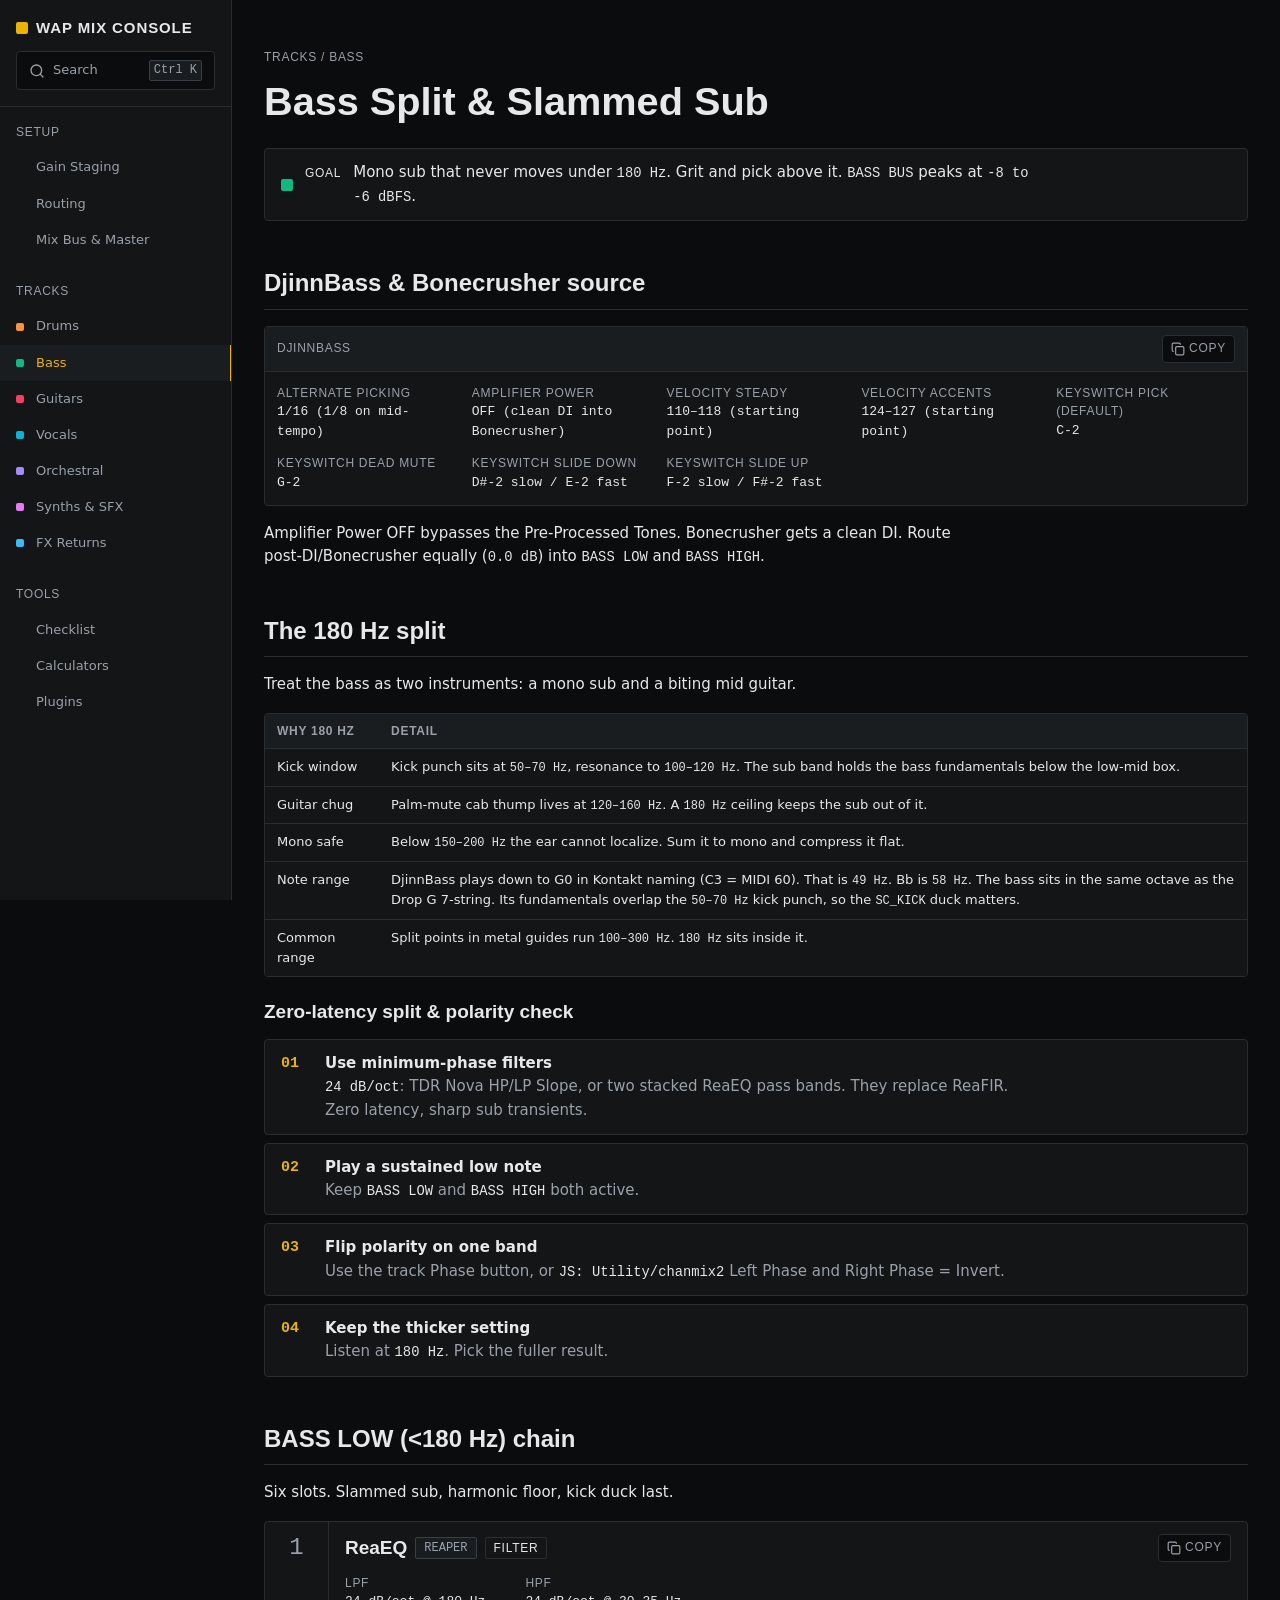
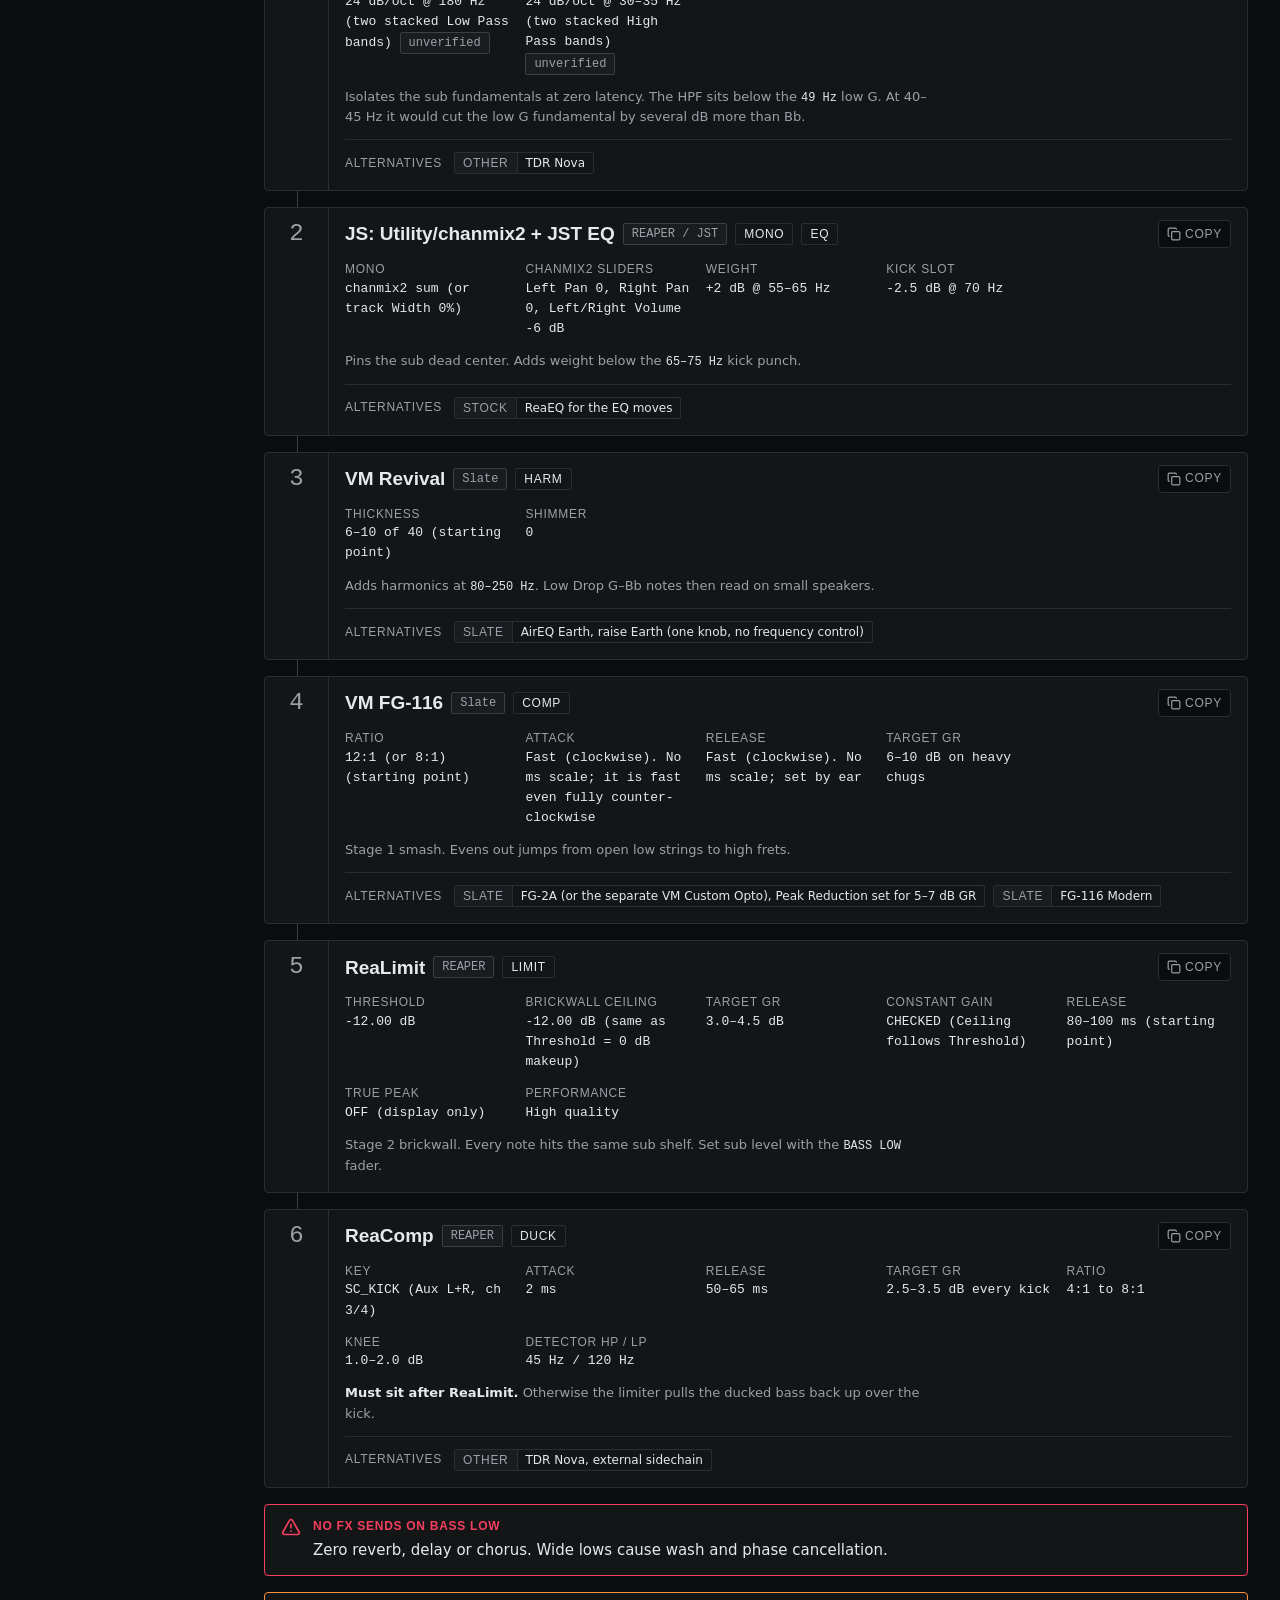
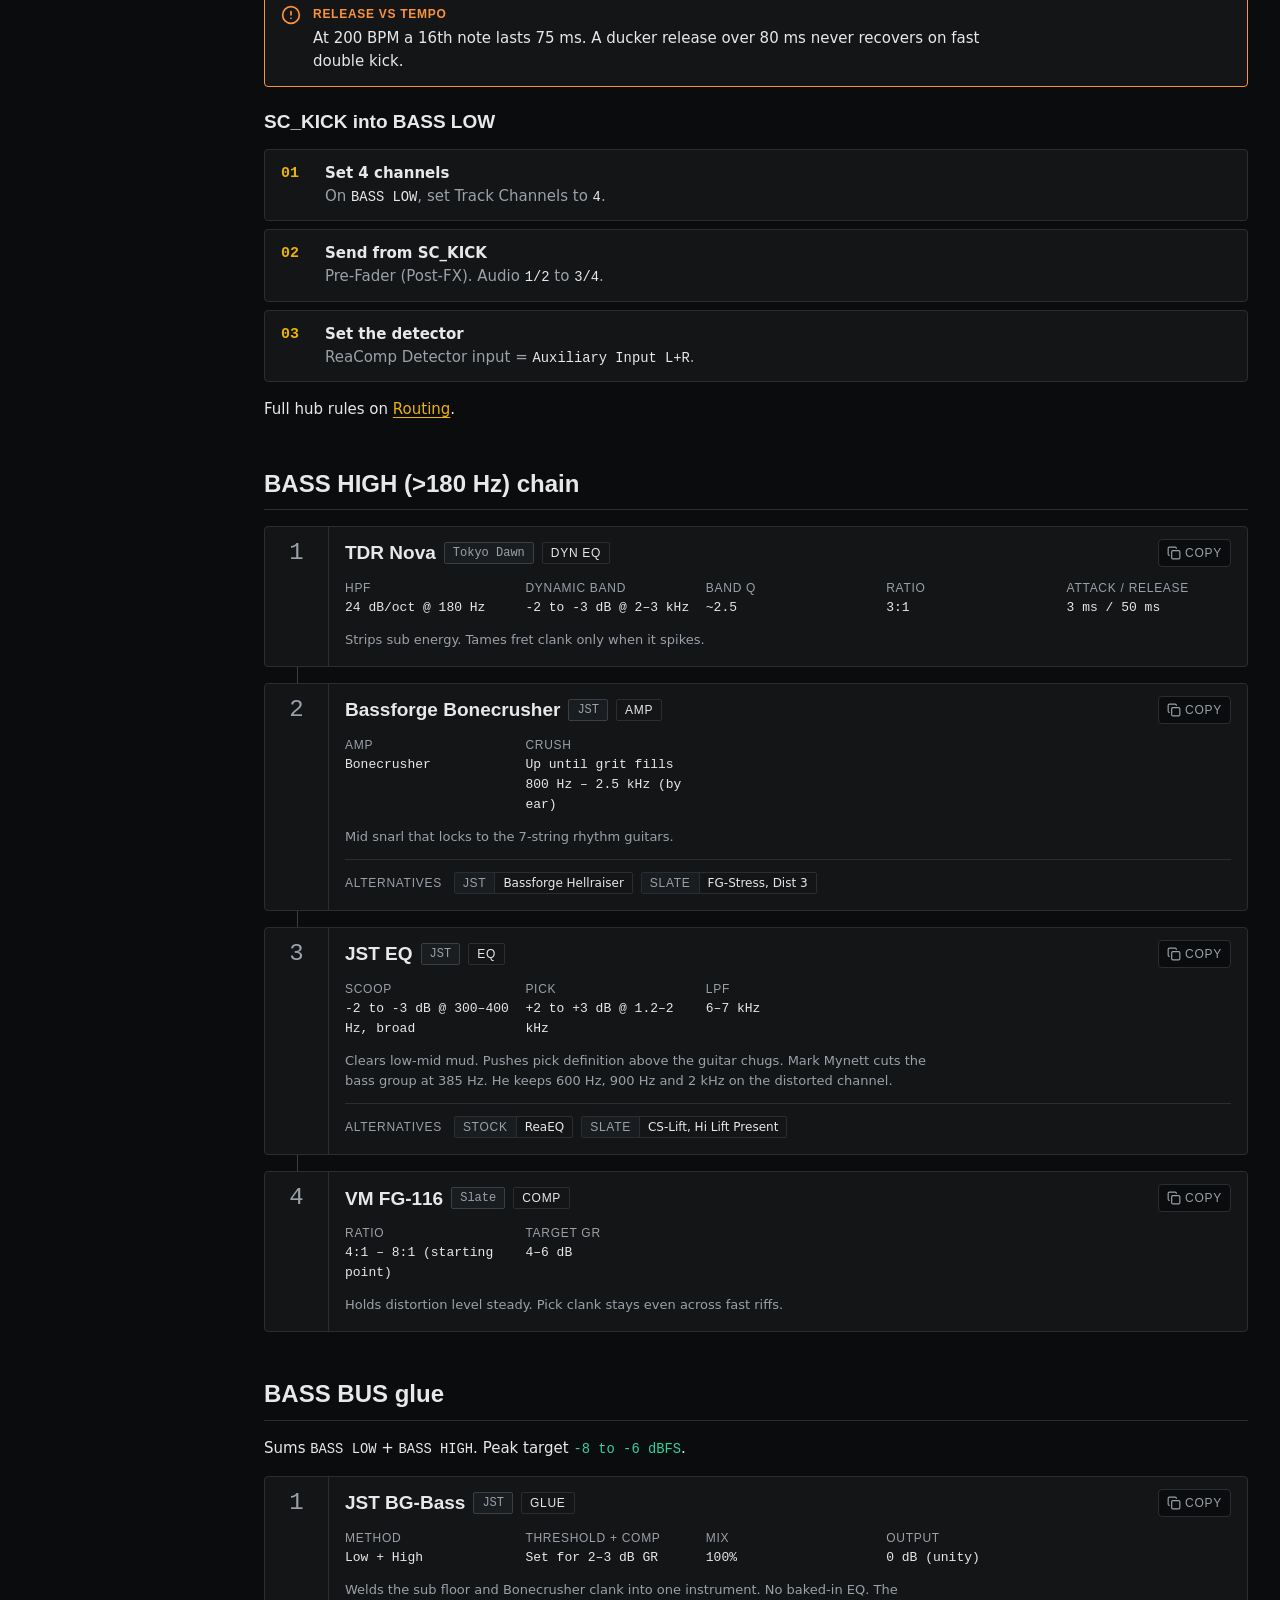
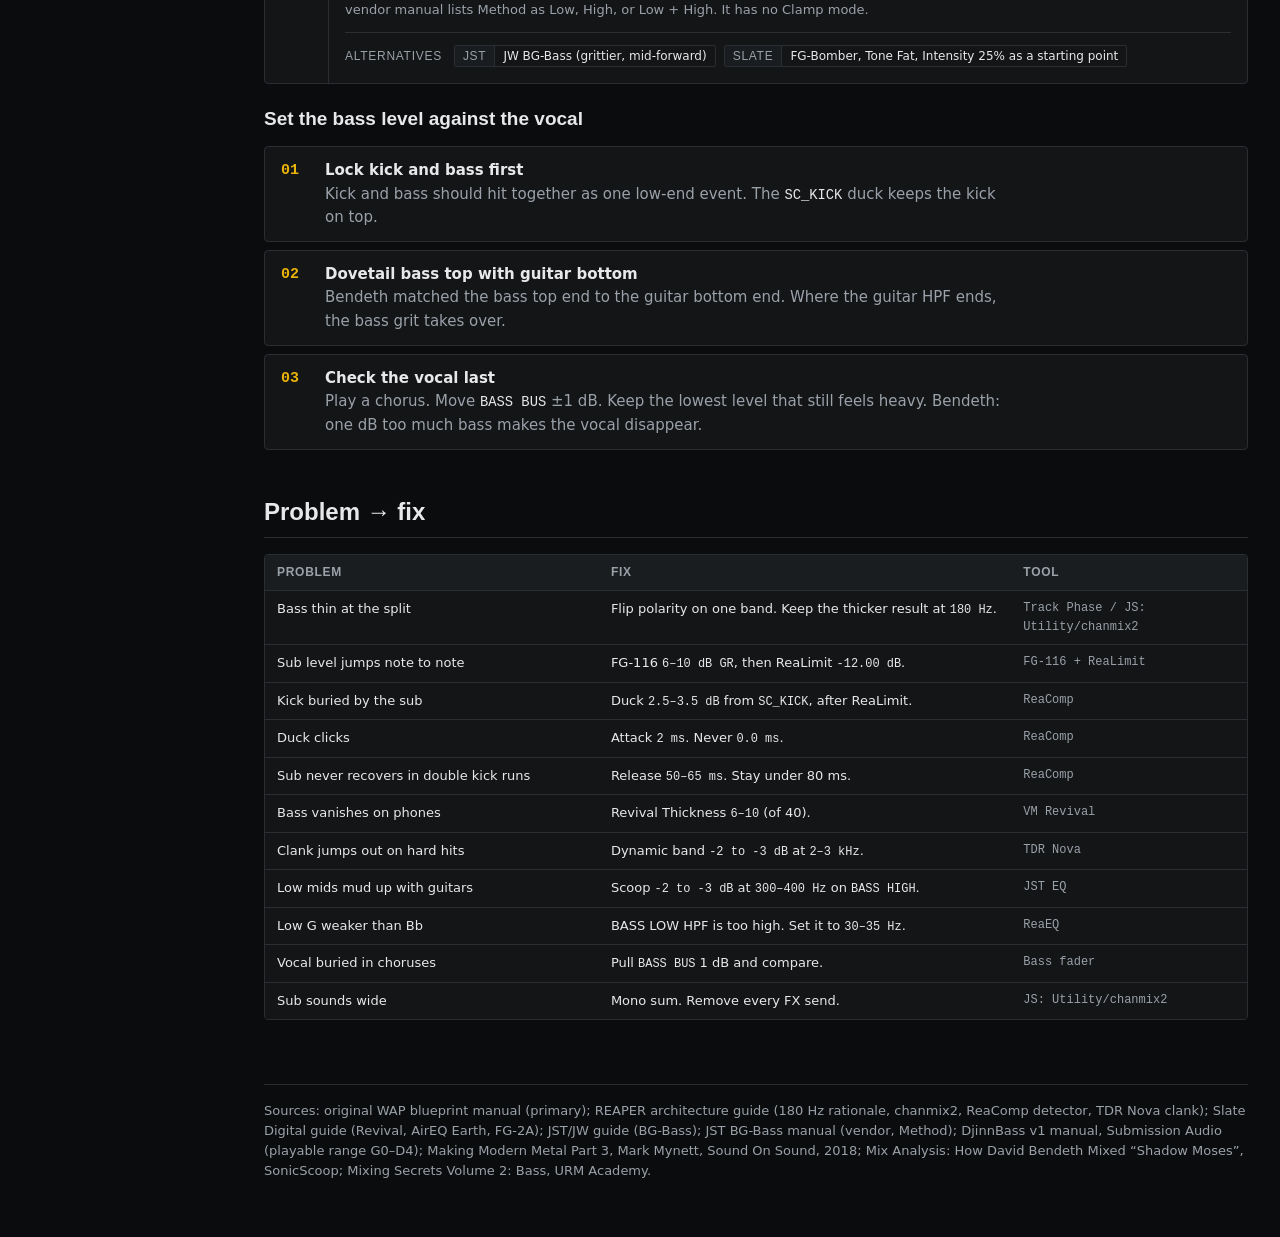
==== commit 329f96f9: "Verify unverified claims against manuals; add 120 manual links 42 of 76 unverified chips resolved: c" ====
--- a/docs/bass.html
+++ b/docs/bass.html
@@ -33,8 +33,8 @@
         <dl class="kv" id="djinn" data-copy-title="DjinnBass source">
           <div class="kv__item"><dt>Alternate picking</dt><dd>1/16 (1/8 on mid-tempo)</dd></div>
           <div class="kv__item"><dt>Amplifier Power</dt><dd>OFF (clean DI into Bonecrusher)</dd></div>
-          <div class="kv__item"><dt>Velocity steady</dt><dd>110&ndash;118 <span class="chip">unverified</span></dd></div>
-          <div class="kv__item"><dt>Velocity accents</dt><dd>124&ndash;127 <span class="chip">unverified</span></dd></div>
+          <div class="kv__item"><dt>Velocity steady</dt><dd>110&ndash;118 (starting point)</dd></div>
+          <div class="kv__item"><dt>Velocity accents</dt><dd>124&ndash;127 (starting point)</dd></div>
           <div class="kv__item"><dt>Keyswitch Pick (default)</dt><dd>C-2</dd></div>
           <div class="kv__item"><dt>Keyswitch Dead Mute</dt><dd>G-2</dd></div>
           <div class="kv__item"><dt>Keyswitch Slide Down</dt><dd>D#-2 slow / E-2 fast</dd></div>
@@ -129,8 +129,8 @@
             <button type="button" class="copy-btn" data-copy="low-3" aria-label="Copy BASS LOW slot 3 settings"></button>
           </div>
           <dl class="kv" id="low-3" data-copy-title="BASS LOW Slot 3 - Revival">
-            <div class="kv__item"><dt>Thickness</dt><dd>15%&ndash;25% <span class="chip">unverified</span></dd></div>
-            <div class="kv__item"><dt>Shimmer</dt><dd>0%</dd></div>
+            <div class="kv__item"><dt>Thickness</dt><dd>6&ndash;10 of 40 (starting point)</dd></div>
+            <div class="kv__item"><dt>Shimmer</dt><dd>0</dd></div>
           </dl>
           <p class="rack__why">Adds harmonics at <code>80&ndash;250 Hz</code>. Low Drop G&ndash;Bb notes then read on small speakers.</p>
           <div class="alts">
@@ -149,15 +149,15 @@
             <button type="button" class="copy-btn" data-copy="low-4" aria-label="Copy BASS LOW slot 4 settings"></button>
           </div>
           <dl class="kv" id="low-4" data-copy-title="BASS LOW Slot 4 - FG-116 (Stage 1 smash)">
-            <div class="kv__item"><dt>Ratio</dt><dd>12:1 (or 8:1) <span class="chip">unverified</span></dd></div>
-            <div class="kv__item"><dt>Attack</dt><dd>Fast (clockwise), 1&ndash;3 ms <span class="chip">unverified</span></dd></div>
-            <div class="kv__item"><dt>Release</dt><dd>Fast (clockwise), 50&ndash;80 ms <span class="chip">unverified</span></dd></div>
+            <div class="kv__item"><dt>Ratio</dt><dd>12:1 (or 8:1) (starting point)</dd></div>
+            <div class="kv__item"><dt>Attack</dt><dd>Fast (clockwise). No ms scale; it is fast even fully counter-clockwise</dd></div>
+            <div class="kv__item"><dt>Release</dt><dd>Fast (clockwise). No ms scale; set by ear</dd></div>
             <div class="kv__item"><dt>Target GR</dt><dd>6&ndash;10 dB on heavy chugs</dd></div>
           </dl>
           <p class="rack__why">Stage 1 smash. Evens out jumps from open low strings to high frets.</p>
           <div class="alts">
             <span class="label alts__title">Alternatives</span>
-            <span class="alt"><span class="alt__tag">SLATE</span><span class="alt__name">FG-2A (Custom Opto), 5&ndash;7 dB peak reduction <span class="chip">unverified</span></span></span>
+            <span class="alt"><span class="alt__tag">SLATE</span><span class="alt__name">FG-2A (or the separate VM Custom Opto), Peak Reduction set for 5&ndash;7 dB GR</span></span>
             <span class="alt"><span class="alt__tag">SLATE</span><span class="alt__name">FG-116 Modern</span></span>
           </div>
         </div>
@@ -176,7 +176,7 @@
             <div class="kv__item"><dt>Brickwall ceiling</dt><dd>-12.00 dB (same as Threshold = 0 dB makeup)</dd></div>
             <div class="kv__item"><dt>Target GR</dt><dd>3.0&ndash;4.5 dB</dd></div>
             <div class="kv__item"><dt>Constant gain</dt><dd>CHECKED (Ceiling follows Threshold)</dd></div>
-            <div class="kv__item"><dt>Release</dt><dd>80&ndash;100 ms <span class="chip">unverified</span></dd></div>
+            <div class="kv__item"><dt>Release</dt><dd>80&ndash;100 ms (starting point)</dd></div>
             <div class="kv__item"><dt>True peak</dt><dd>OFF (display only)</dd></div>
             <div class="kv__item"><dt>Performance</dt><dd>High quality</dd></div>
           </dl>
@@ -268,7 +268,7 @@
           </div>
           <dl class="kv" id="high-2" data-copy-title="BASS HIGH Slot 2 - Bonecrusher">
             <div class="kv__item"><dt>Amp</dt><dd>Bonecrusher</dd></div>
-            <div class="kv__item"><dt>Crush</dt><dd>Up until grit fills 800 Hz &ndash; 2.5 kHz <span class="chip">unverified</span></dd></div>
+            <div class="kv__item"><dt>Crush</dt><dd>Up until grit fills 800 Hz &ndash; 2.5 kHz (by ear)</dd></div>
           </dl>
           <p class="rack__why">Mid snarl that locks to the 7-string rhythm guitars.</p>
           <div class="alts">
@@ -296,7 +296,7 @@
           <div class="alts">
             <span class="label alts__title">Alternatives</span>
             <span class="alt"><span class="alt__tag">STOCK</span><span class="alt__name">ReaEQ</span></span>
-            <span class="alt"><span class="alt__tag">SLATE</span><span class="alt__name">CS-Lift, Hi Lift Present <span class="chip">unverified</span></span></span>
+            <span class="alt"><span class="alt__tag">SLATE</span><span class="alt__name">CS-Lift, Hi Lift Present</span></span>
           </div>
         </div>
       </li>
@@ -310,7 +310,7 @@
             <button type="button" class="copy-btn" data-copy="high-4" aria-label="Copy BASS HIGH slot 4 settings"></button>
           </div>
           <dl class="kv" id="high-4" data-copy-title="BASS HIGH Slot 4 - FG-116">
-            <div class="kv__item"><dt>Ratio</dt><dd>4:1 &ndash; 8:1 <span class="chip">unverified</span></dd></div>
+            <div class="kv__item"><dt>Ratio</dt><dd>4:1 &ndash; 8:1 (starting point)</dd></div>
             <div class="kv__item"><dt>Target GR</dt><dd>4&ndash;6 dB</dd></div>
           </dl>
           <p class="rack__why">Holds distortion level steady. Pick clank stays even across fast riffs.</p>
@@ -342,7 +342,7 @@
           <div class="alts">
             <span class="label alts__title">Alternatives</span>
             <span class="alt"><span class="alt__tag">JST</span><span class="alt__name">JW BG-Bass (grittier, mid-forward)</span></span>
-            <span class="alt"><span class="alt__tag">SLATE</span><span class="alt__name">FG-Bomber, Tone Fat, Intensity 25% <span class="chip">unverified</span></span></span>
+            <span class="alt"><span class="alt__tag">SLATE</span><span class="alt__name">FG-Bomber, Tone Fat, Intensity 25% as a starting point</span></span>
           </div>
         </div>
       </li>
@@ -369,7 +369,7 @@
           <tr><td>Kick buried by the sub</td><td>Duck <code>2.5&ndash;3.5 dB</code> from <code>SC_KICK</code>, after ReaLimit.</td><td>ReaComp</td></tr>
           <tr><td>Duck clicks</td><td>Attack <code>2 ms</code>. Never <code>0.0 ms</code>.</td><td>ReaComp</td></tr>
           <tr><td>Sub never recovers in double kick runs</td><td>Release <code>50&ndash;65 ms</code>. Stay under 80 ms.</td><td>ReaComp</td></tr>
-          <tr><td>Bass vanishes on phones</td><td>Revival Thickness <code>15&ndash;25%</code>.</td><td>VM Revival</td></tr>
+          <tr><td>Bass vanishes on phones</td><td>Revival Thickness <code>6&ndash;10</code> (of 40).</td><td>VM Revival</td></tr>
           <tr><td>Clank jumps out on hard hits</td><td>Dynamic band <code>-2 to -3 dB</code> at <code>2&ndash;3 kHz</code>.</td><td>TDR Nova</td></tr>
           <tr><td>Low mids mud up with guitars</td><td>Scoop <code>-2 to -3 dB</code> at <code>300&ndash;400 Hz</code> on <code>BASS HIGH</code>.</td><td>JST EQ</td></tr>
           <tr><td>Low G weaker than Bb</td><td>BASS LOW HPF is too high. Set it to <code>30&ndash;35 Hz</code>.</td><td>ReaEQ</td></tr>
@@ -385,6 +385,7 @@
 </div>
 </main>
 <script src="js/search-index.js"></script>
+<script src="js/search-core.js"></script>
 <script src="js/app.js"></script>
 </body>
 </html>
--- a/docs/css/app.css
+++ b/docs/css/app.css
@@ -60,6 +60,7 @@
 
   --t-fast: 120ms ease-out;
   --t-palette: 140ms ease-out;
+  --t-landing: 600ms ease-out;
 }
 
 /* ------------------------------------------------------------------ reset */
@@ -1008,9 +1009,45 @@
   background: var(--surface-2);
   border-color: var(--border-strong);
 }
-.palette__item-title { display: block; font-weight: 600; }
+.palette__item-head {
+  display: flex;
+  align-items: baseline;
+  gap: var(--s2);
+}
+.palette__item-title { flex: 1; min-width: 0; font-weight: 600; }
+.palette__type {
+  flex: none;
+  padding: 0 var(--s1);
+  border: 1px solid var(--border-strong);
+  border-radius: var(--r-chip);
+}
 .palette__item-page { display: block; font-size: var(--fs-xs); color: var(--text-muted); }
+.palette__item-snippet {
+  display: block;
+  margin-top: var(--s1);
+  font-size: var(--fs-xs);
+  color: var(--text-muted);
+  overflow-wrap: anywhere;
+}
 .palette__item[aria-selected="true"] .palette__item-title { color: var(--accent); }
+.palette__mark {
+  background: transparent;
+  color: var(--text);
+  text-decoration: underline;
+  text-decoration-color: var(--accent);
+  text-decoration-thickness: 2px;
+  text-underline-offset: 2px;
+}
+
+/* ------------------------------------------------------------------ search landing highlight */
+h2[id], h3[id] {
+  scroll-margin-top: var(--s16);
+  transition: color var(--t-landing), background-color var(--t-landing);
+}
+.is-landed {
+  color: var(--accent);
+  background-color: var(--surface-2);
+}
 
 .palette__empty { padding: var(--s4); color: var(--text-muted); font-size: var(--fs-sm); }
 
@@ -1110,3 +1147,170 @@
   align-items: center;
   gap: var(--s2);
 }
+
+/* ---- Phase 4: plugins list + calculators ---- */
+
+[hidden] { display: none !important; }
+
+/* ------------------------------------------------------------------ form controls */
+select, textarea { font: inherit; color: inherit; }
+
+.field {
+  display: flex;
+  flex-direction: column;
+  gap: var(--s1);
+  min-width: 0;
+}
+.field--grow { flex: 1 1 240px; }
+
+.input,
+.select {
+  min-height: 36px;
+  padding: var(--s2) var(--s3);
+  background: var(--bg);
+  border: 1px solid var(--border);
+  border-radius: var(--r-card);
+  color: var(--text);
+  font-size: var(--fs-sm);
+  transition: border-color var(--t-fast), background-color var(--t-fast);
+}
+.input:hover,
+.select:hover { border-color: var(--border-strong); }
+.input:focus-visible,
+.select:focus-visible { border-color: var(--accent); }
+.input::placeholder { color: var(--text-muted); }
+.input--mono { font-family: var(--font-mono); font-variant-numeric: tabular-nums; width: 160px; }
+.input--short { width: 96px; }
+.field--grow .input { width: 100%; }
+.select { padding-right: var(--s8); cursor: pointer; }
+.select option { background: var(--surface-1); color: var(--text); }
+
+.toggle {
+  display: inline-flex;
+  align-items: center;
+  gap: var(--s2);
+  min-height: 36px;
+  padding: 0 var(--s3);
+  border: 1px solid var(--border);
+  border-radius: var(--r-card);
+  background: var(--bg);
+  font-size: var(--fs-sm);
+  cursor: pointer;
+  transition: border-color var(--t-fast), background-color var(--t-fast);
+}
+.toggle:hover { border-color: var(--border-strong); background: var(--surface-2); }
+.toggle:focus-within { border-color: var(--accent); }
+.toggle__box { width: 16px; height: 16px; margin: 0; accent-color: var(--accent); cursor: pointer; }
+
+.noscript-note { margin-top: var(--s6); }
+
+/* ------------------------------------------------------------------ plugin filters + table */
+.filters {
+  display: flex;
+  flex-wrap: wrap;
+  align-items: flex-end;
+  gap: var(--s3) var(--s4);
+  padding: var(--s3) var(--s4);
+  border: 1px solid var(--border);
+  border-radius: var(--r-card);
+  background: var(--surface-1);
+}
+
+.result-count {
+  font-family: var(--font-mono);
+  font-variant-numeric: tabular-nums;
+  font-size: var(--fs-xs);
+  color: var(--text-muted);
+}
+
+.table--plugins th[scope="row"] { font-weight: 600; }
+.table--plugins thead th:nth-child(1) { width: 26%; }
+.table--plugins thead th:nth-child(4) { width: 30%; }
+.plugin-name { color: var(--text); }
+.plugin-formats {
+  display: block;
+  font-family: var(--font-mono);
+  font-size: var(--fs-xs);
+  font-weight: 400;
+  color: var(--text-muted);
+}
+.plugin-manual { white-space: nowrap; }
+
+.page-links {
+  list-style: none;
+  display: flex;
+  flex-wrap: wrap;
+  gap: 0 var(--s3);
+}
+
+/* ------------------------------------------------------------------ calculators */
+.calc-bar {
+  display: flex;
+  flex-wrap: wrap;
+  align-items: flex-end;
+  gap: var(--s3) var(--s4);
+}
+
+.readout {
+  display: flex;
+  flex-direction: column;
+  gap: var(--s1);
+  min-height: 36px;
+}
+.readout__value {
+  font-family: var(--font-mono);
+  font-variant-numeric: tabular-nums;
+  font-size: var(--fs-lg);
+  line-height: 36px;
+  color: var(--accent);
+}
+
+.calc-grid {
+  display: grid;
+  grid-template-columns: repeat(12, 1fr);
+  gap: var(--s4);
+}
+.calc-card {
+  grid-column: span 6;
+  display: flex;
+  flex-direction: column;
+  gap: var(--s3);
+  min-width: 0;
+  padding: var(--s3) var(--s4) var(--s4);
+  border: 1px solid var(--border);
+  border-radius: var(--r-card);
+  background: var(--surface-1);
+}
+.calc-card--wide { grid-column: span 12; }
+.calc-card__title { color: var(--text); }
+.calc-card__note { font-size: var(--fs-sm); }
+@media (max-width: 699px) {
+  .calc-card { grid-column: span 12; }
+}
+
+.table-wrap--flush { border: 0; border-radius: 0; }
+.table--calc td.mono,
+.table--calc th.mono { white-space: nowrap; }
+.table--calc tbody th[scope="row"] { color: var(--text); font-weight: 600; }
+
+.calc-target {
+  font-family: var(--font-mono);
+  font-size: var(--fs-sm);
+  color: var(--text-muted);
+}
+.calc-target:empty { display: none; }
+
+.calc-notes {
+  list-style: none;
+  display: grid;
+  gap: var(--s2);
+  font-size: var(--fs-sm);
+}
+.calc-notes:empty { display: none; }
+.calc-notes li {
+  padding: var(--s2) var(--s3);
+  border: 1px solid var(--border);
+  border-radius: var(--r-card);
+  background: var(--surface-1);
+  color: var(--text-muted);
+}
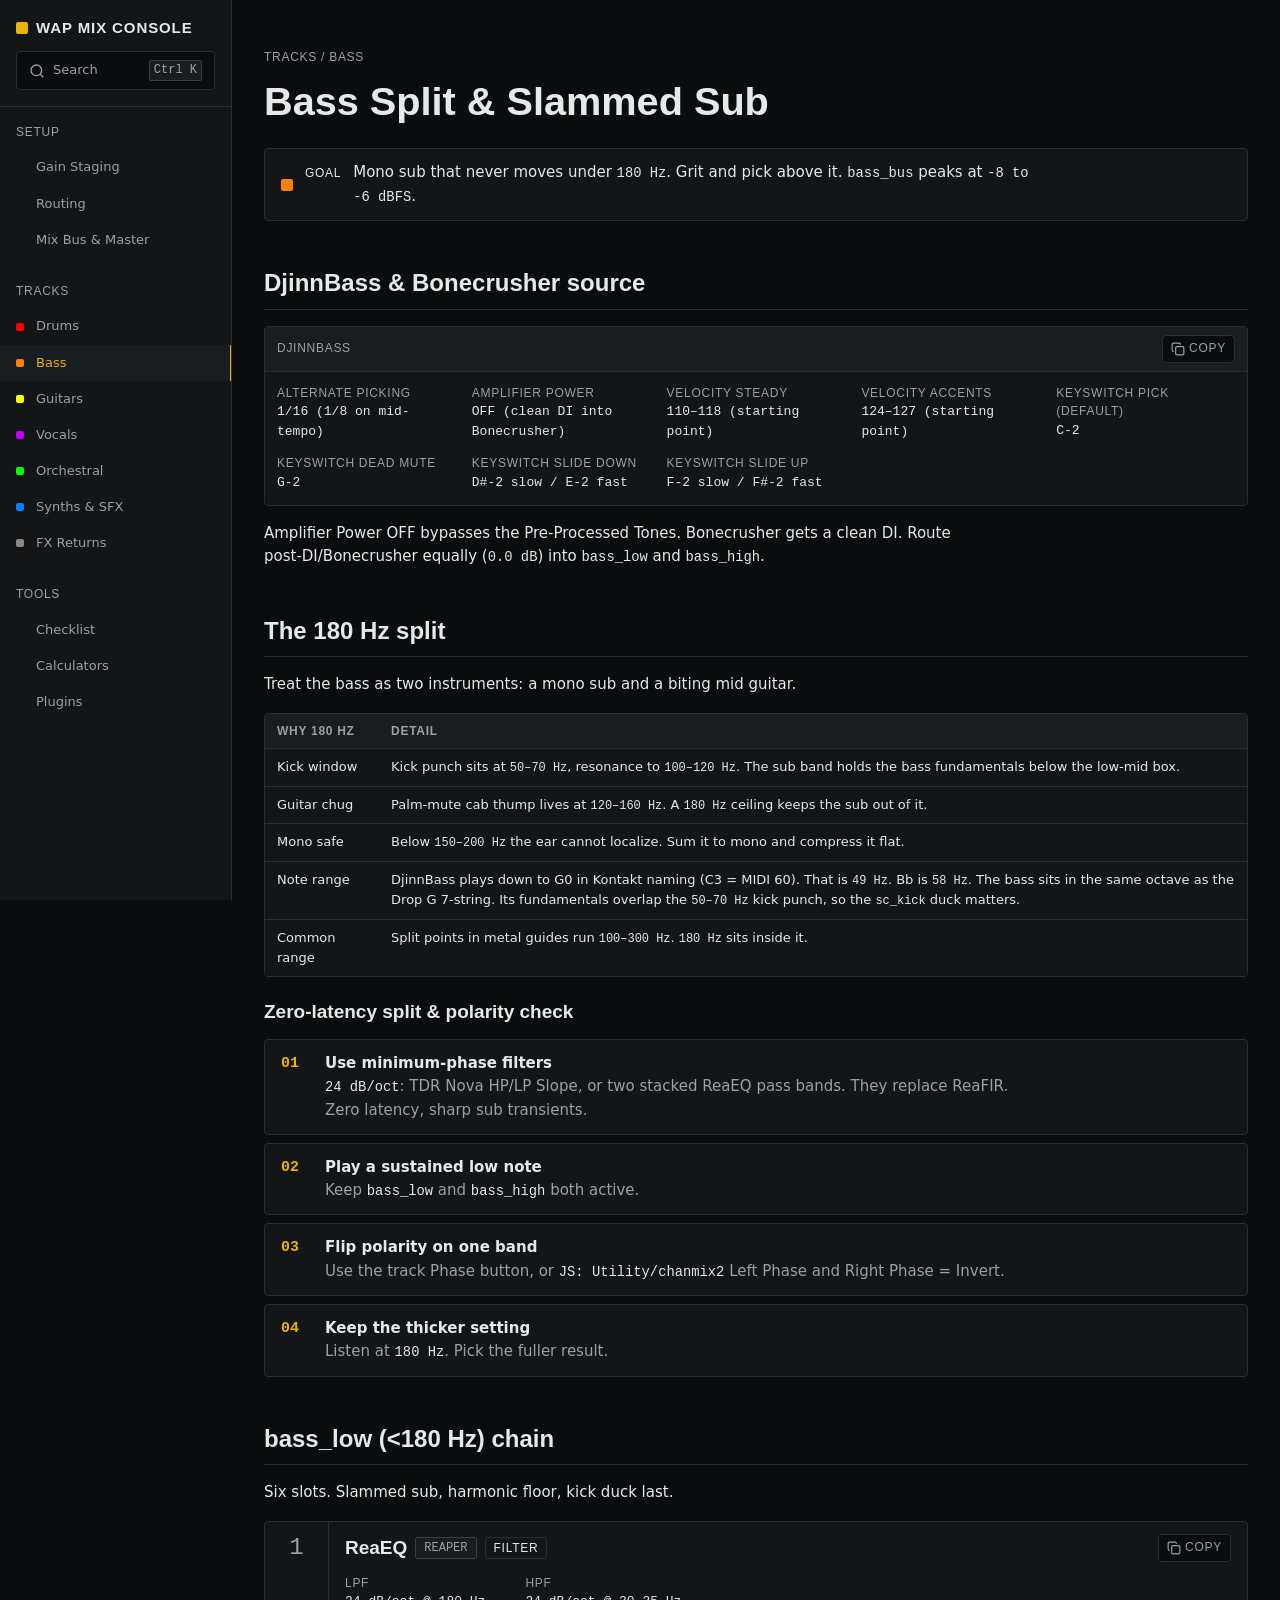
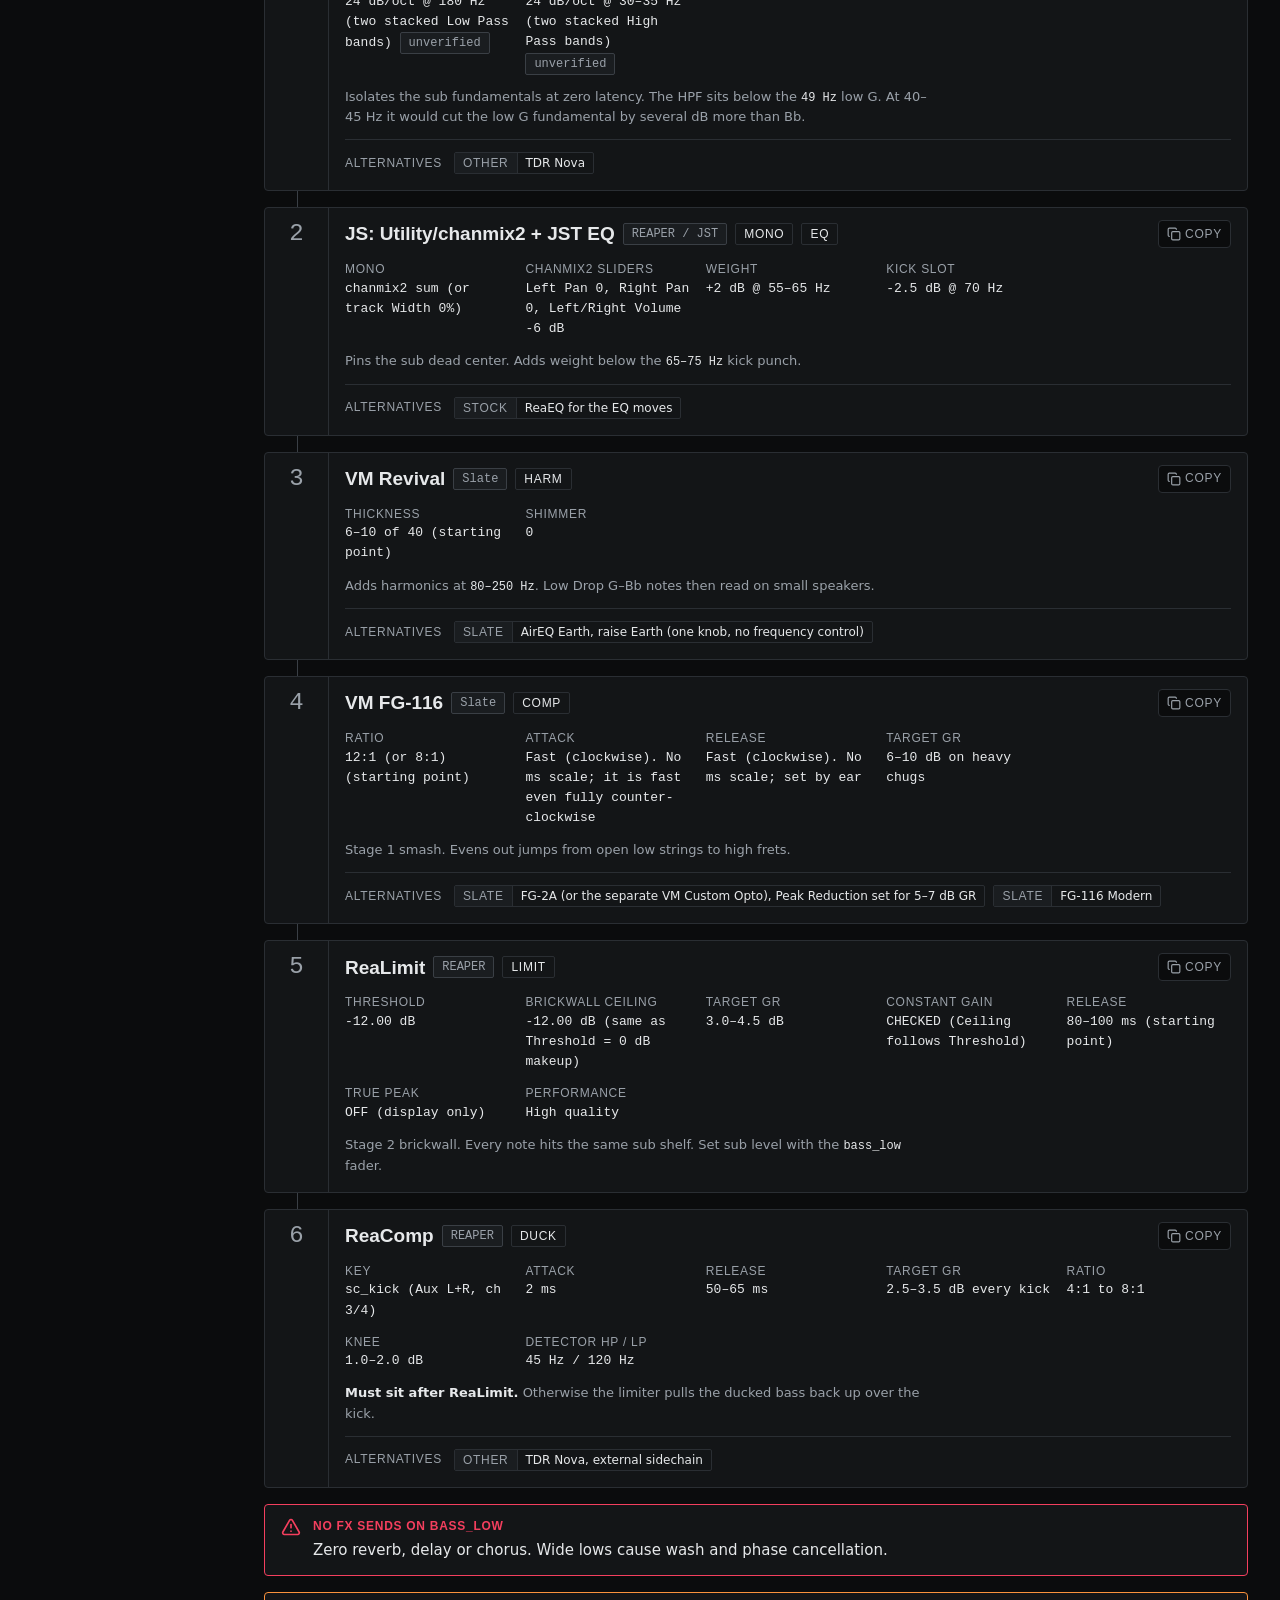
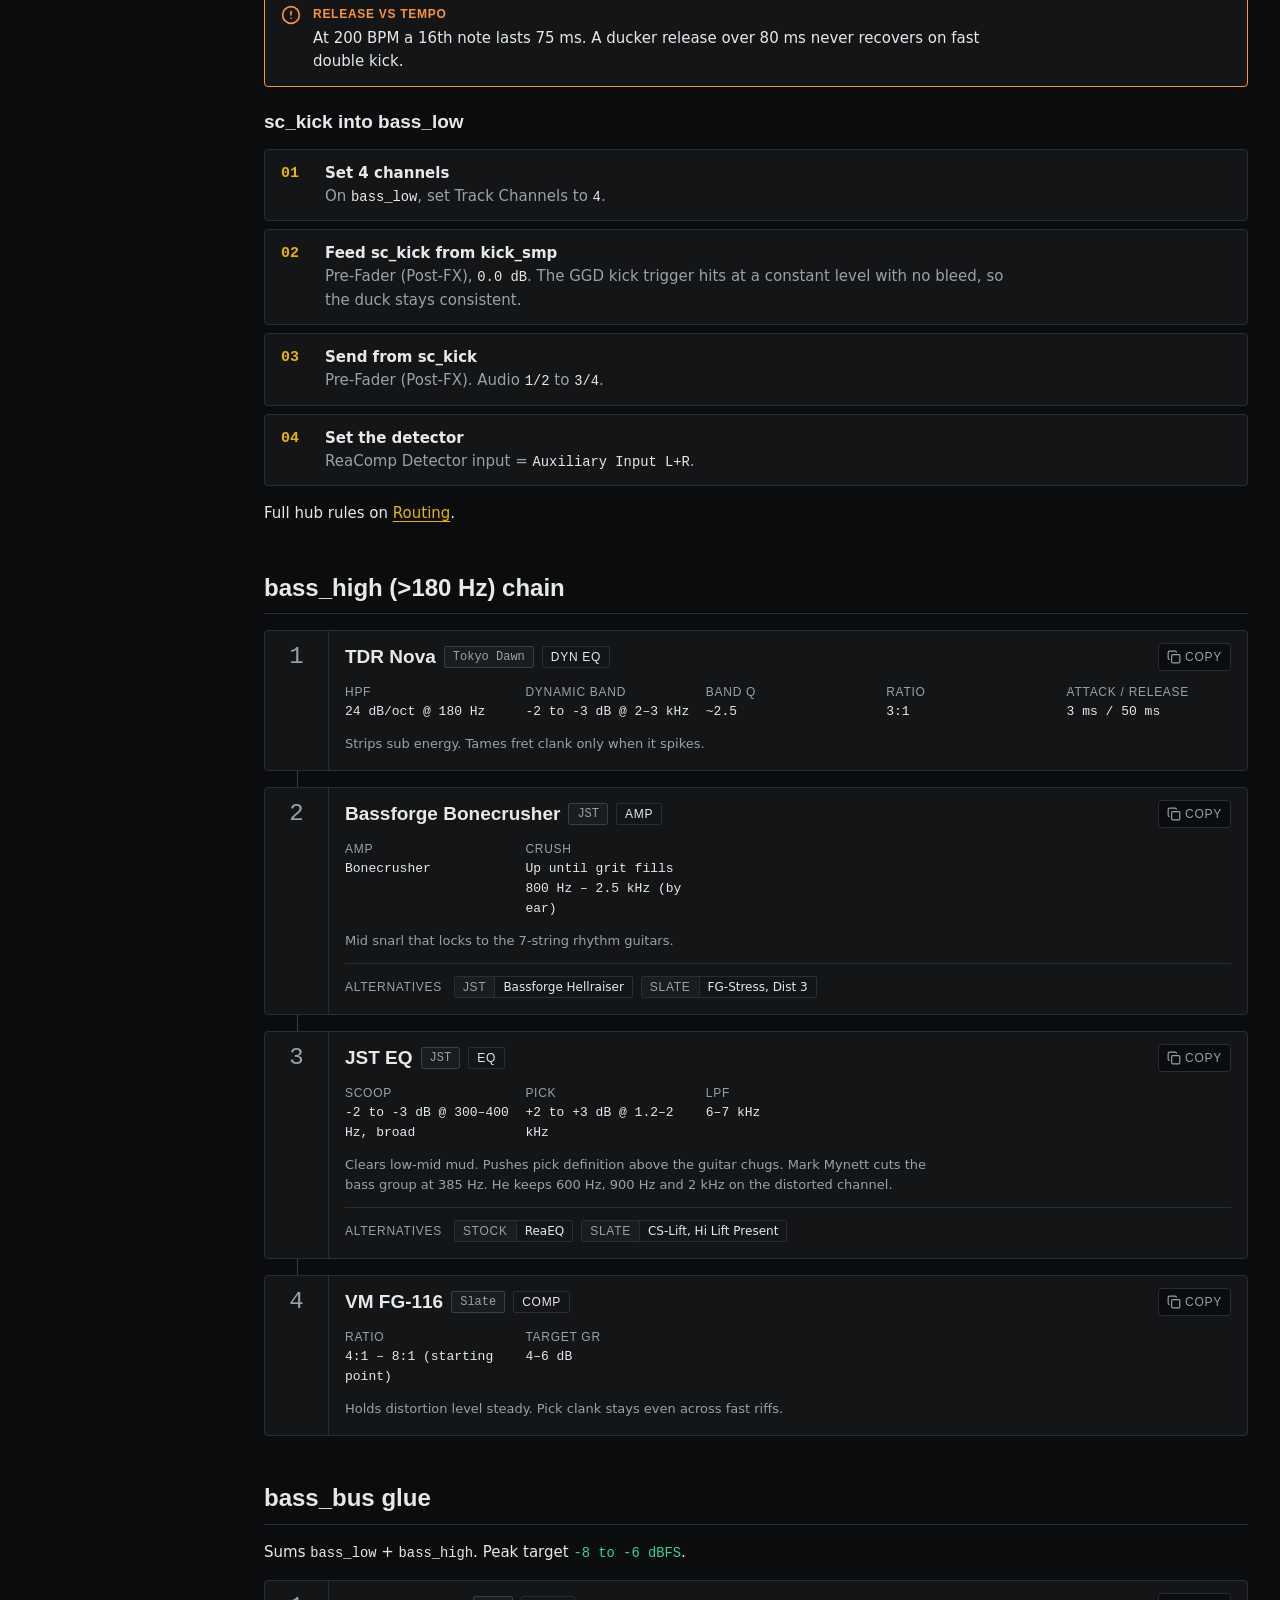
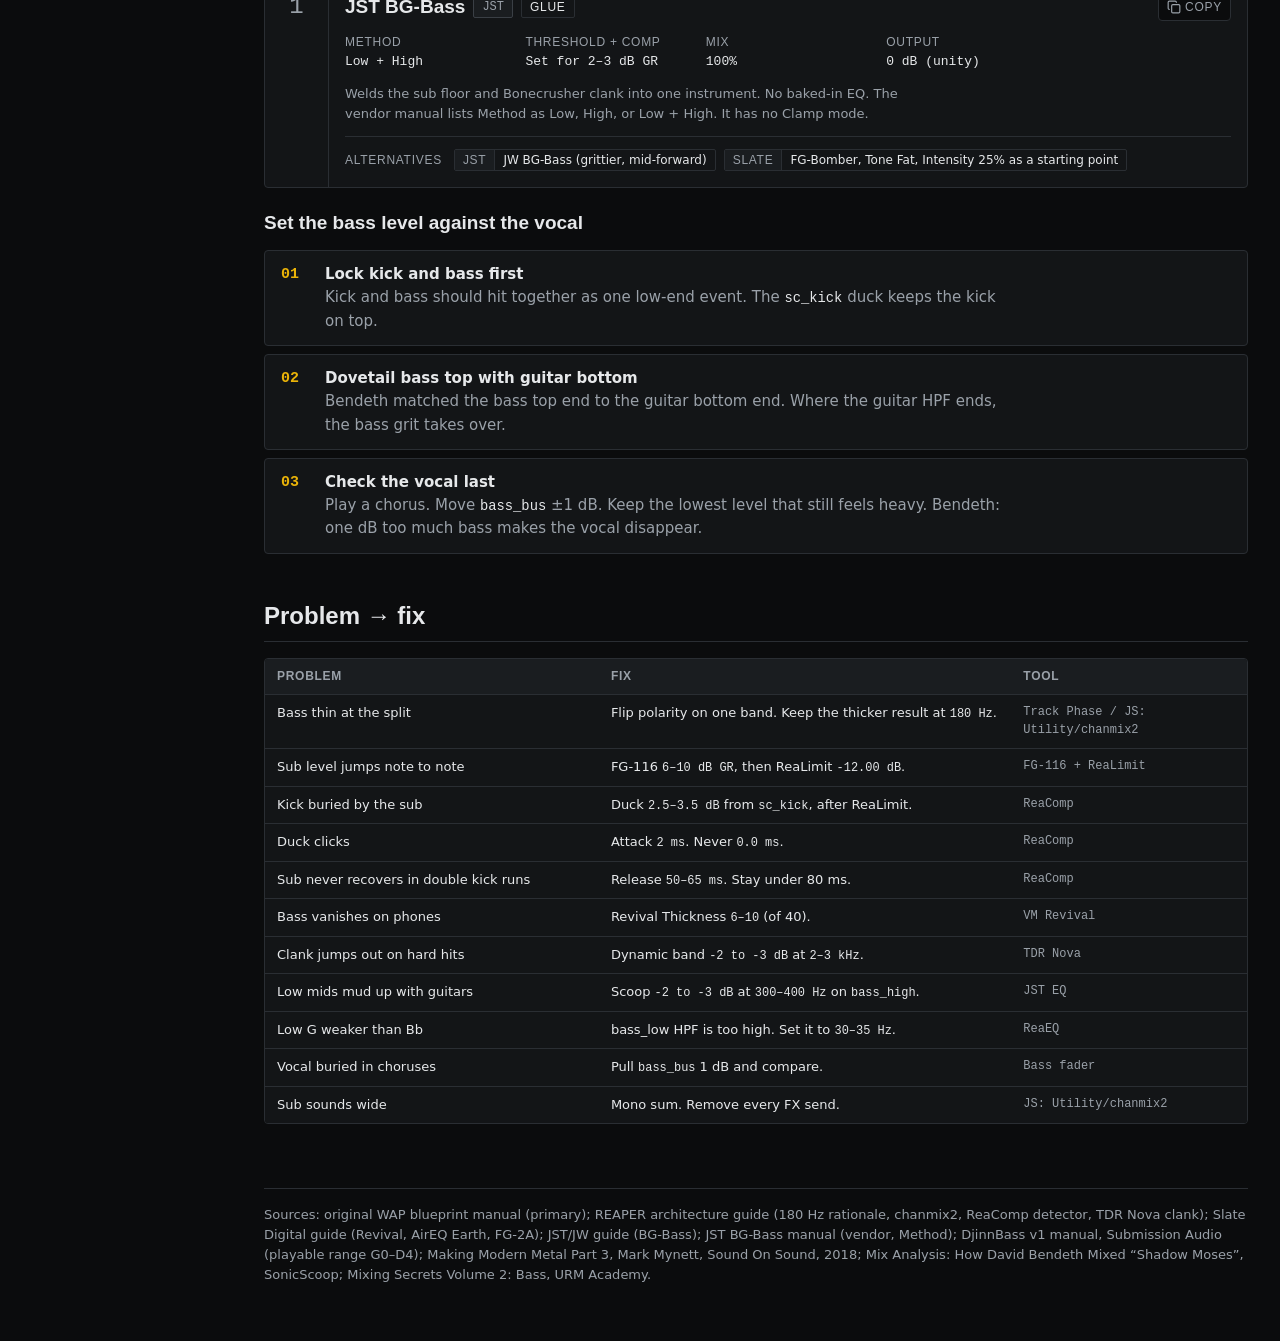
==== commit 98cc75a5: "Add instrument bus, master_bus and rainbow colors; rename buses Brings the guide in line with the te" ====
--- a/docs/bass.html
+++ b/docs/bass.html
@@ -18,7 +18,7 @@
     <div class="goal">
       <span class="gchip gchip--lg gchip--bass" aria-hidden="true"></span>
       <span class="label goal__label">Goal</span>
-      <p class="goal__text">Mono sub that never moves under <code>180 Hz</code>. Grit and pick above it. <code>BASS BUS</code> peaks at <code>-8 to -6 dBFS</code>.</p>
+      <p class="goal__text">Mono sub that never moves under <code>180 Hz</code>. Grit and pick above it. <code>bass_bus</code> peaks at <code>-8 to -6 dBFS</code>.</p>
     </div>
   </header>
 
@@ -42,7 +42,7 @@
         </dl>
       </div>
     </div>
-    <p>Amplifier Power OFF bypasses the Pre-Processed Tones. Bonecrusher gets a clean DI. Route post-DI/Bonecrusher equally (<code>0.0 dB</code>) into <code>BASS LOW</code> and <code>BASS HIGH</code>.</p>
+    <p>Amplifier Power OFF bypasses the Pre-Processed Tones. Bonecrusher gets a clean DI. Route post-DI/Bonecrusher equally (<code>0.0 dB</code>) into <code>bass_low</code> and <code>bass_high</code>.</p>
   </section>
 
   <section class="section">
@@ -57,7 +57,7 @@
           <tr><td>Kick window</td><td>Kick punch sits at <code>50&ndash;70 Hz</code>, resonance to <code>100&ndash;120 Hz</code>. The sub band holds the bass fundamentals below the low-mid box.</td></tr>
           <tr><td>Guitar chug</td><td>Palm-mute cab thump lives at <code>120&ndash;160 Hz</code>. A <code>180 Hz</code> ceiling keeps the sub out of it.</td></tr>
           <tr><td>Mono safe</td><td>Below <code>150&ndash;200 Hz</code> the ear cannot localize. Sum it to mono and compress it flat.</td></tr>
-          <tr><td>Note range</td><td>DjinnBass plays down to G0 in Kontakt naming (C3 = MIDI 60). That is <code>49 Hz</code>. Bb is <code>58 Hz</code>. The bass sits in the same octave as the Drop G 7-string. Its fundamentals overlap the <code>50&ndash;70 Hz</code> kick punch, so the <code>SC_KICK</code> duck matters.</td></tr>
+          <tr><td>Note range</td><td>DjinnBass plays down to G0 in Kontakt naming (C3 = MIDI 60). That is <code>49 Hz</code>. Bb is <code>58 Hz</code>. The bass sits in the same octave as the Drop G 7-string. Its fundamentals overlap the <code>50&ndash;70 Hz</code> kick punch, so the <code>sc_kick</code> duck matters.</td></tr>
           <tr><td>Common range</td><td>Split points in metal guides run <code>100&ndash;300 Hz</code>. <code>180 Hz</code> sits inside it.</td></tr>
         </tbody>
       </table>
@@ -66,14 +66,14 @@
     <h3 id="polarity">Zero-latency split &amp; polarity check</h3>
     <ol class="steps">
       <li><div><span class="steps__title">Use minimum-phase filters</span><p><code>24 dB/oct</code>: TDR Nova HP/LP Slope, or two stacked ReaEQ pass bands. They replace ReaFIR. Zero latency, sharp sub transients.</p></div></li>
-      <li><div><span class="steps__title">Play a sustained low note</span><p>Keep <code>BASS LOW</code> and <code>BASS HIGH</code> both active.</p></div></li>
+      <li><div><span class="steps__title">Play a sustained low note</span><p>Keep <code>bass_low</code> and <code>bass_high</code> both active.</p></div></li>
       <li><div><span class="steps__title">Flip polarity on one band</span><p>Use the track Phase button, or <code>JS: Utility/chanmix2</code> Left Phase and Right Phase = Invert.</p></div></li>
       <li><div><span class="steps__title">Keep the thicker setting</span><p>Listen at <code>180 Hz</code>. Pick the fuller result.</p></div></li>
     </ol>
   </section>
 
   <section class="section">
-    <h2 id="bass-low">BASS LOW (&lt;180 Hz) chain</h2>
+    <h2 id="bass-low">bass_low (&lt;180 Hz) chain</h2>
     <p>Six slots. Slammed sub, harmonic floor, kick duck last.</p>
     <ol class="rack">
       <li class="rack__slot">
@@ -83,9 +83,9 @@
             <h4 class="rack__name">ReaEQ</h4>
             <span class="chip">REAPER</span>
             <span class="tag">FILTER</span>
-            <button type="button" class="copy-btn" data-copy="low-1" aria-label="Copy BASS LOW slot 1 settings"></button>
-          </div>
-          <dl class="kv" id="low-1" data-copy-title="BASS LOW Slot 1 - ReaEQ">
+            <button type="button" class="copy-btn" data-copy="low-1" aria-label="Copy bass_low slot 1 settings"></button>
+          </div>
+          <dl class="kv" id="low-1" data-copy-title="bass_low Slot 1 - ReaEQ">
             <div class="kv__item"><dt>LPF</dt><dd>24 dB/oct @ 180 Hz (two stacked Low Pass bands) <span class="chip">unverified</span></dd></div>
             <div class="kv__item"><dt>HPF</dt><dd>24 dB/oct @ 30&ndash;35 Hz (two stacked High Pass bands) <span class="chip">unverified</span></dd></div>
           </dl>
@@ -104,9 +104,9 @@
             <span class="chip">REAPER / JST</span>
             <span class="tag">MONO</span>
             <span class="tag">EQ</span>
-            <button type="button" class="copy-btn" data-copy="low-2" aria-label="Copy BASS LOW slot 2 settings"></button>
-          </div>
-          <dl class="kv" id="low-2" data-copy-title="BASS LOW Slot 2 - Mono + JST EQ">
+            <button type="button" class="copy-btn" data-copy="low-2" aria-label="Copy bass_low slot 2 settings"></button>
+          </div>
+          <dl class="kv" id="low-2" data-copy-title="bass_low Slot 2 - Mono + JST EQ">
             <div class="kv__item"><dt>Mono</dt><dd>chanmix2 sum (or track Width 0%)</dd></div>
             <div class="kv__item"><dt>chanmix2 sliders</dt><dd>Left Pan 0, Right Pan 0, Left/Right Volume -6 dB</dd></div>
             <div class="kv__item"><dt>Weight</dt><dd>+2 dB @ 55&ndash;65 Hz</dd></div>
@@ -126,9 +126,9 @@
             <h4 class="rack__name">VM Revival</h4>
             <span class="chip">Slate</span>
             <span class="tag">HARM</span>
-            <button type="button" class="copy-btn" data-copy="low-3" aria-label="Copy BASS LOW slot 3 settings"></button>
-          </div>
-          <dl class="kv" id="low-3" data-copy-title="BASS LOW Slot 3 - Revival">
+            <button type="button" class="copy-btn" data-copy="low-3" aria-label="Copy bass_low slot 3 settings"></button>
+          </div>
+          <dl class="kv" id="low-3" data-copy-title="bass_low Slot 3 - Revival">
             <div class="kv__item"><dt>Thickness</dt><dd>6&ndash;10 of 40 (starting point)</dd></div>
             <div class="kv__item"><dt>Shimmer</dt><dd>0</dd></div>
           </dl>
@@ -146,9 +146,9 @@
             <h4 class="rack__name">VM FG-116</h4>
             <span class="chip">Slate</span>
             <span class="tag">COMP</span>
-            <button type="button" class="copy-btn" data-copy="low-4" aria-label="Copy BASS LOW slot 4 settings"></button>
-          </div>
-          <dl class="kv" id="low-4" data-copy-title="BASS LOW Slot 4 - FG-116 (Stage 1 smash)">
+            <button type="button" class="copy-btn" data-copy="low-4" aria-label="Copy bass_low slot 4 settings"></button>
+          </div>
+          <dl class="kv" id="low-4" data-copy-title="bass_low Slot 4 - FG-116 (Stage 1 smash)">
             <div class="kv__item"><dt>Ratio</dt><dd>12:1 (or 8:1) (starting point)</dd></div>
             <div class="kv__item"><dt>Attack</dt><dd>Fast (clockwise). No ms scale; it is fast even fully counter-clockwise</dd></div>
             <div class="kv__item"><dt>Release</dt><dd>Fast (clockwise). No ms scale; set by ear</dd></div>
@@ -169,9 +169,9 @@
             <h4 class="rack__name">ReaLimit</h4>
             <span class="chip">REAPER</span>
             <span class="tag">LIMIT</span>
-            <button type="button" class="copy-btn" data-copy="low-5" aria-label="Copy BASS LOW slot 5 settings"></button>
-          </div>
-          <dl class="kv" id="low-5" data-copy-title="BASS LOW Slot 5 - ReaLimit (Stage 2 brickwall)">
+            <button type="button" class="copy-btn" data-copy="low-5" aria-label="Copy bass_low slot 5 settings"></button>
+          </div>
+          <dl class="kv" id="low-5" data-copy-title="bass_low Slot 5 - ReaLimit (Stage 2 brickwall)">
             <div class="kv__item"><dt>Threshold</dt><dd>-12.00 dB</dd></div>
             <div class="kv__item"><dt>Brickwall ceiling</dt><dd>-12.00 dB (same as Threshold = 0 dB makeup)</dd></div>
             <div class="kv__item"><dt>Target GR</dt><dd>3.0&ndash;4.5 dB</dd></div>
@@ -180,7 +180,7 @@
             <div class="kv__item"><dt>True peak</dt><dd>OFF (display only)</dd></div>
             <div class="kv__item"><dt>Performance</dt><dd>High quality</dd></div>
           </dl>
-          <p class="rack__why">Stage 2 brickwall. Every note hits the same sub shelf. Set sub level with the <code>BASS LOW</code> fader.</p>
+          <p class="rack__why">Stage 2 brickwall. Every note hits the same sub shelf. Set sub level with the <code>bass_low</code> fader.</p>
         </div>
       </li>
       <li class="rack__slot">
@@ -190,10 +190,10 @@
             <h4 class="rack__name">ReaComp</h4>
             <span class="chip">REAPER</span>
             <span class="tag">DUCK</span>
-            <button type="button" class="copy-btn" data-copy="low-6" aria-label="Copy BASS LOW slot 6 settings"></button>
-          </div>
-          <dl class="kv" id="low-6" data-copy-title="BASS LOW Slot 6 - ReaComp SC_KICK ducker">
-            <div class="kv__item"><dt>Key</dt><dd>SC_KICK (Aux L+R, ch 3/4)</dd></div>
+            <button type="button" class="copy-btn" data-copy="low-6" aria-label="Copy bass_low slot 6 settings"></button>
+          </div>
+          <dl class="kv" id="low-6" data-copy-title="bass_low Slot 6 - ReaComp sc_kick ducker">
+            <div class="kv__item"><dt>Key</dt><dd>sc_kick (Aux L+R, ch 3/4)</dd></div>
             <div class="kv__item"><dt>Attack</dt><dd>2 ms</dd></div>
             <div class="kv__item"><dt>Release</dt><dd>50&ndash;65 ms</dd></div>
             <div class="kv__item"><dt>Target GR</dt><dd>2.5&ndash;3.5 dB every kick</dd></div>
@@ -213,7 +213,7 @@
     <div class="callout callout--danger" role="note">
       <svg class="icon" viewBox="0 0 24 24" aria-hidden="true" focusable="false"><path d="m21.73 18-8-14a2 2 0 0 0-3.48 0l-8 14A2 2 0 0 0 4 21h16a2 2 0 0 0 1.73-3"/><path d="M12 9v4"/><path d="M12 17h.01"/></svg>
       <div class="callout__body">
-        <span class="callout__title">No FX sends on BASS LOW</span>
+        <span class="callout__title">No FX sends on bass_low</span>
         <p>Zero reverb, delay or chorus. Wide lows cause wash and phase cancellation.</p>
       </div>
     </div>
@@ -226,17 +226,18 @@
       </div>
     </div>
 
-    <h3 id="sc-kick-setup">SC_KICK into BASS LOW</h3>
+    <h3 id="sc-kick-setup">sc_kick into bass_low</h3>
     <ol class="steps">
-      <li><div><span class="steps__title">Set 4 channels</span><p>On <code>BASS LOW</code>, set Track Channels to <code>4</code>.</p></div></li>
-      <li><div><span class="steps__title">Send from SC_KICK</span><p>Pre-Fader (Post-FX). Audio <code>1/2</code> to <code>3/4</code>.</p></div></li>
+      <li><div><span class="steps__title">Set 4 channels</span><p>On <code>bass_low</code>, set Track Channels to <code>4</code>.</p></div></li>
+      <li><div><span class="steps__title">Feed sc_kick from kick_smp</span><p>Pre-Fader (Post-FX), <code>0.0 dB</code>. The GGD kick trigger hits at a constant level with no bleed, so the duck stays consistent.</p></div></li>
+      <li><div><span class="steps__title">Send from sc_kick</span><p>Pre-Fader (Post-FX). Audio <code>1/2</code> to <code>3/4</code>.</p></div></li>
       <li><div><span class="steps__title">Set the detector</span><p>ReaComp Detector input = <code>Auxiliary Input L+R</code>.</p></div></li>
     </ol>
     <p>Full hub rules on <a href="routing.html#hub-setup">Routing</a>.</p>
   </section>
 
   <section class="section">
-    <h2 id="bass-high">BASS HIGH (&gt;180 Hz) chain</h2>
+    <h2 id="bass-high">bass_high (&gt;180 Hz) chain</h2>
     <ol class="rack">
       <li class="rack__slot">
         <div class="rack__num" aria-hidden="true">1</div>
@@ -245,9 +246,9 @@
             <h4 class="rack__name">TDR Nova</h4>
             <span class="chip">Tokyo Dawn</span>
             <span class="tag">DYN EQ</span>
-            <button type="button" class="copy-btn" data-copy="high-1" aria-label="Copy BASS HIGH slot 1 settings"></button>
-          </div>
-          <dl class="kv" id="high-1" data-copy-title="BASS HIGH Slot 1 - TDR Nova">
+            <button type="button" class="copy-btn" data-copy="high-1" aria-label="Copy bass_high slot 1 settings"></button>
+          </div>
+          <dl class="kv" id="high-1" data-copy-title="bass_high Slot 1 - TDR Nova">
             <div class="kv__item"><dt>HPF</dt><dd>24 dB/oct @ 180 Hz</dd></div>
             <div class="kv__item"><dt>Dynamic band</dt><dd>-2 to -3 dB @ 2&ndash;3 kHz</dd></div>
             <div class="kv__item"><dt>Band Q</dt><dd>~2.5</dd></div>
@@ -264,9 +265,9 @@
             <h4 class="rack__name">Bassforge Bonecrusher</h4>
             <span class="chip">JST</span>
             <span class="tag">AMP</span>
-            <button type="button" class="copy-btn" data-copy="high-2" aria-label="Copy BASS HIGH slot 2 settings"></button>
-          </div>
-          <dl class="kv" id="high-2" data-copy-title="BASS HIGH Slot 2 - Bonecrusher">
+            <button type="button" class="copy-btn" data-copy="high-2" aria-label="Copy bass_high slot 2 settings"></button>
+          </div>
+          <dl class="kv" id="high-2" data-copy-title="bass_high Slot 2 - Bonecrusher">
             <div class="kv__item"><dt>Amp</dt><dd>Bonecrusher</dd></div>
             <div class="kv__item"><dt>Crush</dt><dd>Up until grit fills 800 Hz &ndash; 2.5 kHz (by ear)</dd></div>
           </dl>
@@ -285,9 +286,9 @@
             <h4 class="rack__name">JST EQ</h4>
             <span class="chip">JST</span>
             <span class="tag">EQ</span>
-            <button type="button" class="copy-btn" data-copy="high-3" aria-label="Copy BASS HIGH slot 3 settings"></button>
-          </div>
-          <dl class="kv" id="high-3" data-copy-title="BASS HIGH Slot 3 - JST EQ">
+            <button type="button" class="copy-btn" data-copy="high-3" aria-label="Copy bass_high slot 3 settings"></button>
+          </div>
+          <dl class="kv" id="high-3" data-copy-title="bass_high Slot 3 - JST EQ">
             <div class="kv__item"><dt>Scoop</dt><dd>-2 to -3 dB @ 300&ndash;400 Hz, broad</dd></div>
             <div class="kv__item"><dt>Pick</dt><dd>+2 to +3 dB @ 1.2&ndash;2 kHz</dd></div>
             <div class="kv__item"><dt>LPF</dt><dd>6&ndash;7 kHz</dd></div>
@@ -307,9 +308,9 @@
             <h4 class="rack__name">VM FG-116</h4>
             <span class="chip">Slate</span>
             <span class="tag">COMP</span>
-            <button type="button" class="copy-btn" data-copy="high-4" aria-label="Copy BASS HIGH slot 4 settings"></button>
-          </div>
-          <dl class="kv" id="high-4" data-copy-title="BASS HIGH Slot 4 - FG-116">
+            <button type="button" class="copy-btn" data-copy="high-4" aria-label="Copy bass_high slot 4 settings"></button>
+          </div>
+          <dl class="kv" id="high-4" data-copy-title="bass_high Slot 4 - FG-116">
             <div class="kv__item"><dt>Ratio</dt><dd>4:1 &ndash; 8:1 (starting point)</dd></div>
             <div class="kv__item"><dt>Target GR</dt><dd>4&ndash;6 dB</dd></div>
           </dl>
@@ -320,8 +321,8 @@
   </section>
 
   <section class="section">
-    <h2 id="bass-bus">BASS BUS glue</h2>
-    <p>Sums <code>BASS LOW</code> + <code>BASS HIGH</code>. Peak target <code class="val-ok">-8 to -6 dBFS</code>.</p>
+    <h2 id="bass-bus">bass_bus glue</h2>
+    <p>Sums <code>bass_low</code> + <code>bass_high</code>. Peak target <code class="val-ok">-8 to -6 dBFS</code>.</p>
     <ol class="rack">
       <li class="rack__slot">
         <div class="rack__num" aria-hidden="true">1</div>
@@ -330,9 +331,9 @@
             <h4 class="rack__name">JST BG-Bass</h4>
             <span class="chip">JST</span>
             <span class="tag">GLUE</span>
-            <button type="button" class="copy-btn" data-copy="bbus-1" aria-label="Copy BASS BUS settings"></button>
-          </div>
-          <dl class="kv" id="bbus-1" data-copy-title="BASS BUS - JST BG-Bass">
+            <button type="button" class="copy-btn" data-copy="bbus-1" aria-label="Copy bass_bus settings"></button>
+          </div>
+          <dl class="kv" id="bbus-1" data-copy-title="bass_bus - JST BG-Bass">
             <div class="kv__item"><dt>Method</dt><dd>Low + High</dd></div>
             <div class="kv__item"><dt>Threshold + Comp</dt><dd>Set for 2&ndash;3 dB GR</dd></div>
             <div class="kv__item"><dt>Mix</dt><dd>100%</dd></div>
@@ -350,9 +351,9 @@
 
     <h3 id="bass-balance">Set the bass level against the vocal</h3>
     <ol class="steps">
-      <li><div><span class="steps__title">Lock kick and bass first</span><p>Kick and bass should hit together as one low-end event. The <code>SC_KICK</code> duck keeps the kick on top.</p></div></li>
+      <li><div><span class="steps__title">Lock kick and bass first</span><p>Kick and bass should hit together as one low-end event. The <code>sc_kick</code> duck keeps the kick on top.</p></div></li>
       <li><div><span class="steps__title">Dovetail bass top with guitar bottom</span><p>Bendeth matched the bass top end to the guitar bottom end. Where the guitar HPF ends, the bass grit takes over.</p></div></li>
-      <li><div><span class="steps__title">Check the vocal last</span><p>Play a chorus. Move <code>BASS BUS</code> &plusmn;1 dB. Keep the lowest level that still feels heavy. Bendeth: one dB too much bass makes the vocal disappear.</p></div></li>
+      <li><div><span class="steps__title">Check the vocal last</span><p>Play a chorus. Move <code>bass_bus</code> &plusmn;1 dB. Keep the lowest level that still feels heavy. Bendeth: one dB too much bass makes the vocal disappear.</p></div></li>
     </ol>
   </section>
 
@@ -366,14 +367,14 @@
         <tbody>
           <tr><td>Bass thin at the split</td><td>Flip polarity on one band. Keep the thicker result at <code>180 Hz</code>.</td><td>Track Phase / JS: Utility/chanmix2</td></tr>
           <tr><td>Sub level jumps note to note</td><td>FG-116 <code>6&ndash;10 dB GR</code>, then ReaLimit <code>-12.00 dB</code>.</td><td>FG-116 + ReaLimit</td></tr>
-          <tr><td>Kick buried by the sub</td><td>Duck <code>2.5&ndash;3.5 dB</code> from <code>SC_KICK</code>, after ReaLimit.</td><td>ReaComp</td></tr>
+          <tr><td>Kick buried by the sub</td><td>Duck <code>2.5&ndash;3.5 dB</code> from <code>sc_kick</code>, after ReaLimit.</td><td>ReaComp</td></tr>
           <tr><td>Duck clicks</td><td>Attack <code>2 ms</code>. Never <code>0.0 ms</code>.</td><td>ReaComp</td></tr>
           <tr><td>Sub never recovers in double kick runs</td><td>Release <code>50&ndash;65 ms</code>. Stay under 80 ms.</td><td>ReaComp</td></tr>
           <tr><td>Bass vanishes on phones</td><td>Revival Thickness <code>6&ndash;10</code> (of 40).</td><td>VM Revival</td></tr>
           <tr><td>Clank jumps out on hard hits</td><td>Dynamic band <code>-2 to -3 dB</code> at <code>2&ndash;3 kHz</code>.</td><td>TDR Nova</td></tr>
-          <tr><td>Low mids mud up with guitars</td><td>Scoop <code>-2 to -3 dB</code> at <code>300&ndash;400 Hz</code> on <code>BASS HIGH</code>.</td><td>JST EQ</td></tr>
-          <tr><td>Low G weaker than Bb</td><td>BASS LOW HPF is too high. Set it to <code>30&ndash;35 Hz</code>.</td><td>ReaEQ</td></tr>
-          <tr><td>Vocal buried in choruses</td><td>Pull <code>BASS BUS</code> 1 dB and compare.</td><td>Bass fader</td></tr>
+          <tr><td>Low mids mud up with guitars</td><td>Scoop <code>-2 to -3 dB</code> at <code>300&ndash;400 Hz</code> on <code>bass_high</code>.</td><td>JST EQ</td></tr>
+          <tr><td>Low G weaker than Bb</td><td>bass_low HPF is too high. Set it to <code>30&ndash;35 Hz</code>.</td><td>ReaEQ</td></tr>
+          <tr><td>Vocal buried in choruses</td><td>Pull <code>bass_bus</code> 1 dB and compare.</td><td>Bass fader</td></tr>
           <tr><td>Sub sounds wide</td><td>Mono sum. Remove every FX send.</td><td>JS: Utility/chanmix2</td></tr>
         </tbody>
       </table>
--- a/docs/css/app.css
+++ b/docs/css/app.css
@@ -18,14 +18,24 @@
   --danger: #f43f5e;
   --info: #38bdf8;
 
-  --g-drums: #fb923c;
-  --g-bass: #10b981;
-  --g-guitars: #f43f5e;
-  --g-vocals: #06b6d4;
-  --g-orch: #a78bfa;
-  --g-synth: #e879f9;
-  --g-fx: #38bdf8;
-  --g-master: #eab308;
+  /* Group colors = REAPER template palette (reaper-scripts/wap_build_mix_template.lua).
+     Tracks run a rainbow; folder buses take the darker -bus shade. */
+  --g-drums: #ff0000;
+  --g-drums-bus: #c00000;
+  --g-bass: #ff8000;
+  --g-bass-bus: #c06000;
+  --g-guitars: #ffff00;
+  --g-guitars-bus: #c0c000;
+  --g-orch: #00ff00;
+  --g-orch-bus: #00c000;
+  --g-synth: #0080ff;
+  --g-sfx: #4000ff;
+  --g-sfx-bus: #3000c0;
+  --g-vocals: #bf00ff;
+  --g-vocals-bus: #9000c0;
+  --g-master: #ffffff;
+  --g-fx: #8a8a8a;
+  --g-hub: #000000;
   --g-none: #3a3f45;
 
   --font-display: "Bahnschrift", "DIN Alternate", "Arial Narrow", sans-serif;
@@ -177,14 +187,25 @@
 }
 .gchip--lg { width: 12px; height: 12px; }
 .gchip--drums { --gc: var(--g-drums); }
+.gchip--drums-bus { --gc: var(--g-drums-bus); }
 .gchip--bass { --gc: var(--g-bass); }
+.gchip--bass-bus { --gc: var(--g-bass-bus); }
 .gchip--guitars { --gc: var(--g-guitars); }
+.gchip--guitars-bus { --gc: var(--g-guitars-bus); }
+.gchip--orch { --gc: var(--g-orch); }
+.gchip--orch-bus { --gc: var(--g-orch-bus); }
+.gchip--synth { --gc: var(--g-synth); }
+.gchip--sfx { --gc: var(--g-sfx); }
+.gchip--sfx-bus { --gc: var(--g-sfx-bus); }
 .gchip--vocals { --gc: var(--g-vocals); }
-.gchip--orch { --gc: var(--g-orch); }
-.gchip--synth { --gc: var(--g-synth); }
+.gchip--vocals-bus { --gc: var(--g-vocals-bus); }
 .gchip--fx { --gc: var(--g-fx); }
 .gchip--master { --gc: var(--g-master); }
+.gchip--hub { --gc: var(--g-hub); }
 .gchip--none { --gc: var(--g-none); }
+/* White buses and black hubs: 1px rule keeps the edge visible on the dark UI. */
+.gchip--master,
+.gchip--hub { box-shadow: inset 0 0 0 1px var(--border-strong); }
 
 /* ------------------------------------------------------------------ shell */
 .rail {
@@ -918,10 +939,15 @@
   font-size: 12px;
 }
 .sf-dot--drums { fill: var(--g-drums); }
+.sf-dot--drums-bus { fill: var(--g-drums-bus); }
 .sf-dot--bass { fill: var(--g-bass); }
+.sf-dot--bass-bus { fill: var(--g-bass-bus); }
 .sf-dot--guitars { fill: var(--g-guitars); }
+.sf-dot--guitars-bus { fill: var(--g-guitars-bus); }
 .sf-dot--orch { fill: var(--g-orch); }
+.sf-dot--orch-bus { fill: var(--g-orch-bus); }
 .sf-dot--synth { fill: var(--g-synth); }
+.sf-dot--sfx { fill: var(--g-sfx); }
 .sf-dot--vocals { fill: var(--g-vocals); }
 
 /* ------------------------------------------------------------------ sources */
@@ -1095,8 +1121,8 @@
 .sf-sub--danger { fill: var(--danger); }
 .sf-sub--ok { fill: var(--ok); }
 .sf-dot--fx { fill: var(--g-fx); }
-.sf-dot--master { fill: var(--g-master); }
-.sf-dot--sc { fill: var(--danger); }
+.sf-dot--master { fill: var(--g-master); stroke: var(--border-strong); stroke-width: 1; }
+.sf-dot--sc { fill: var(--g-hub); stroke: var(--border-strong); stroke-width: 1; }
 
 .flow__legend {
   display: flex;
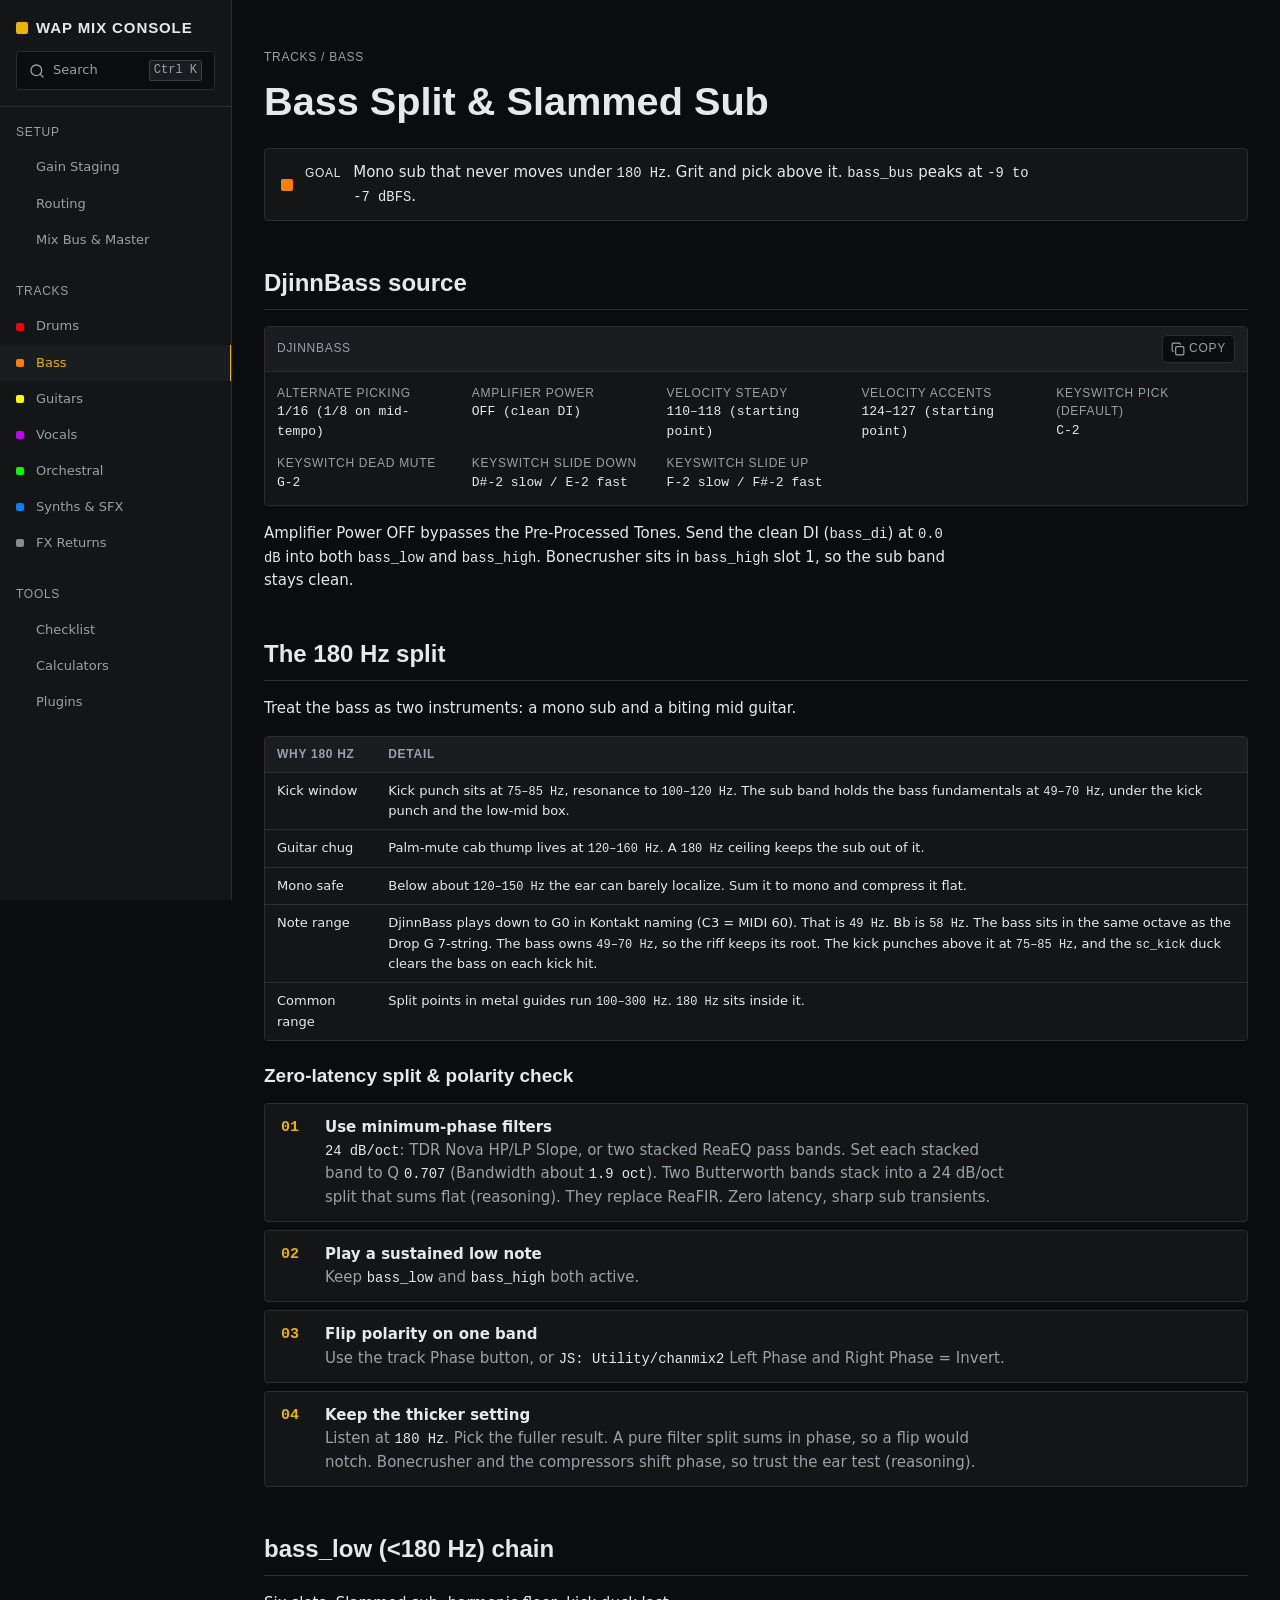
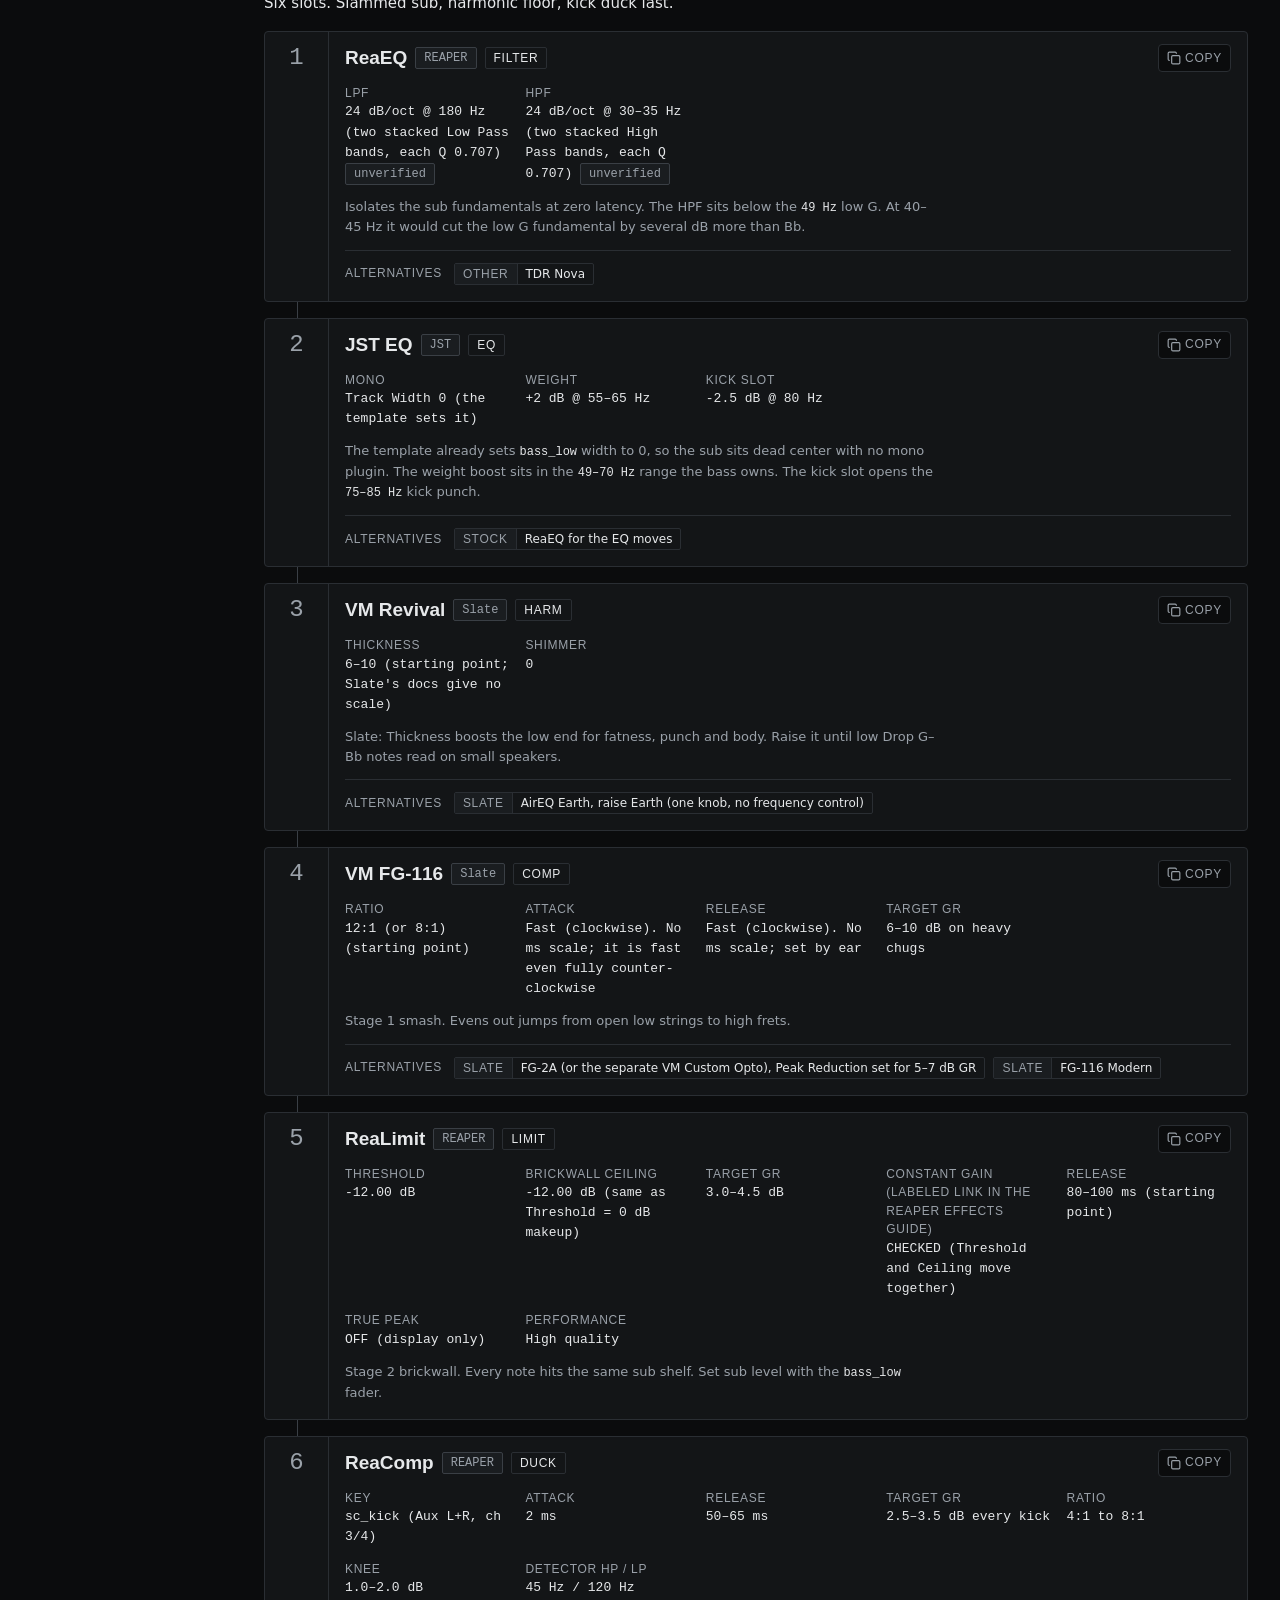
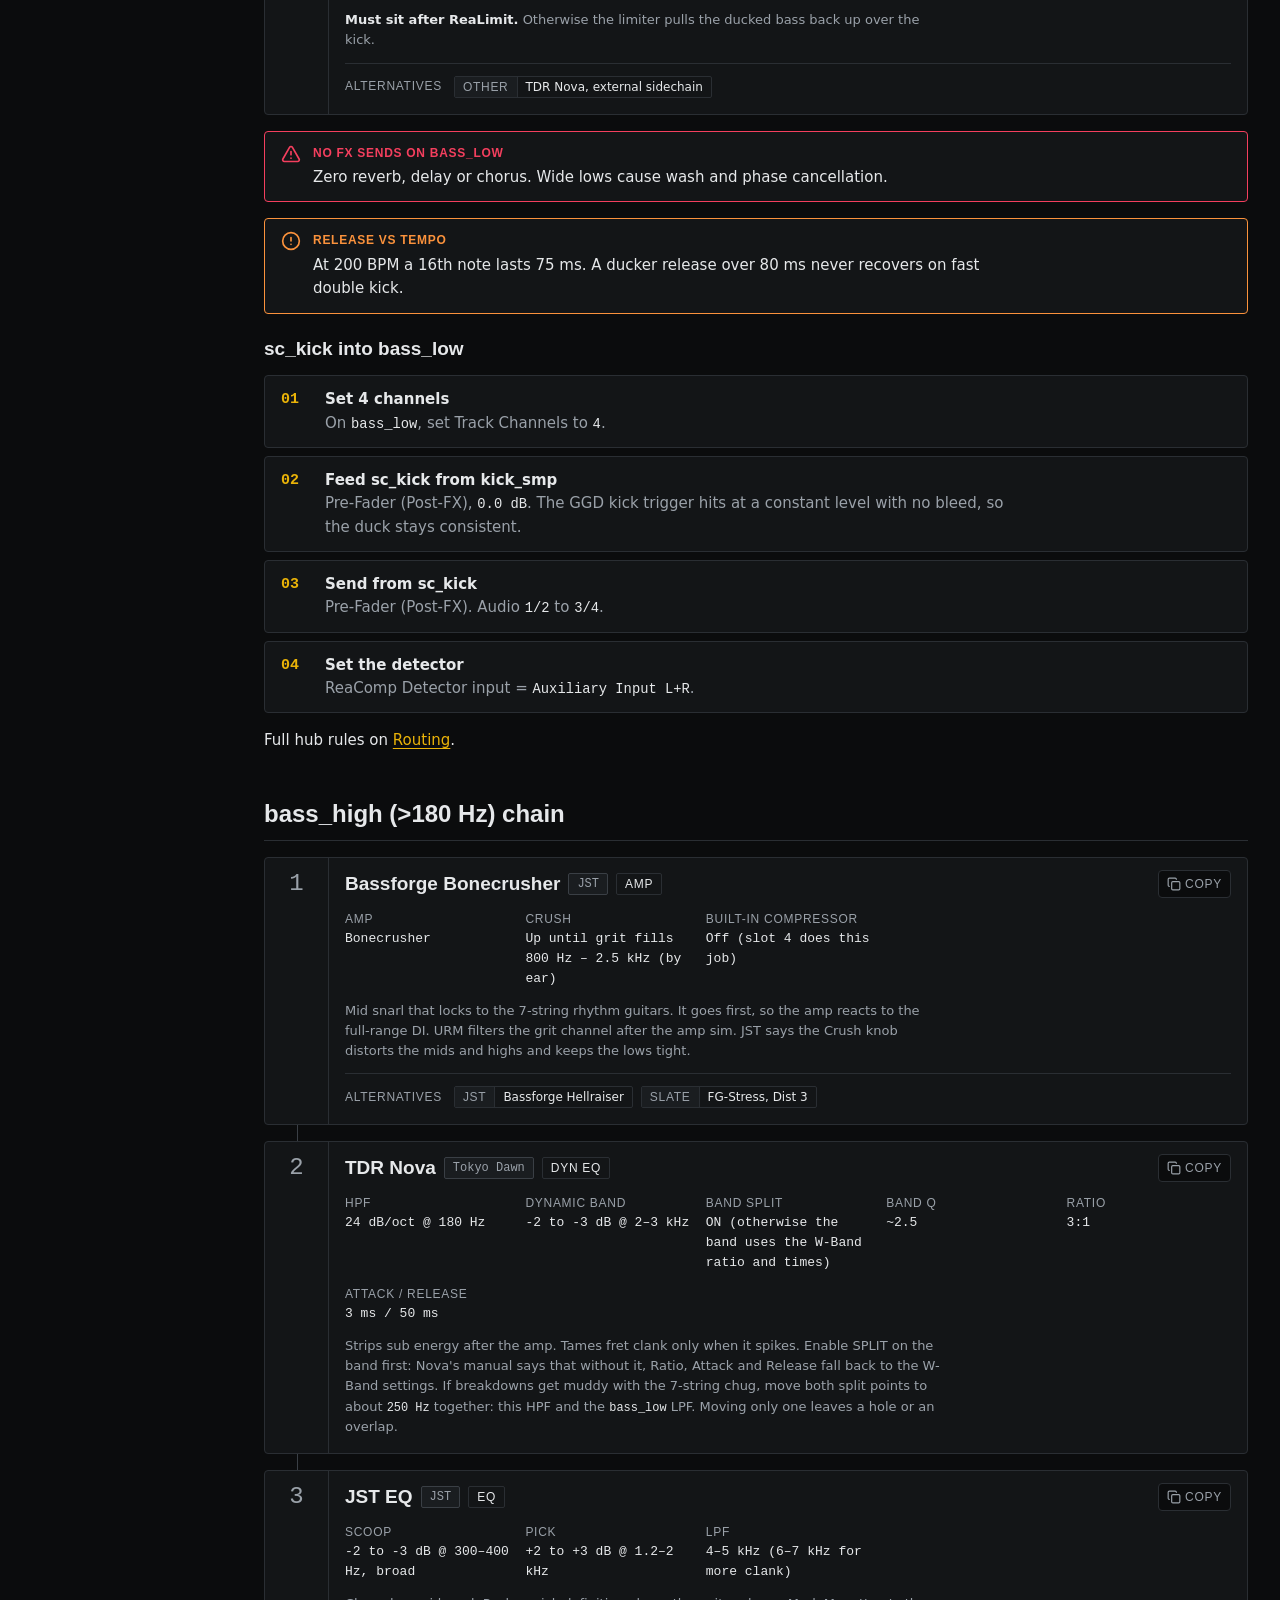
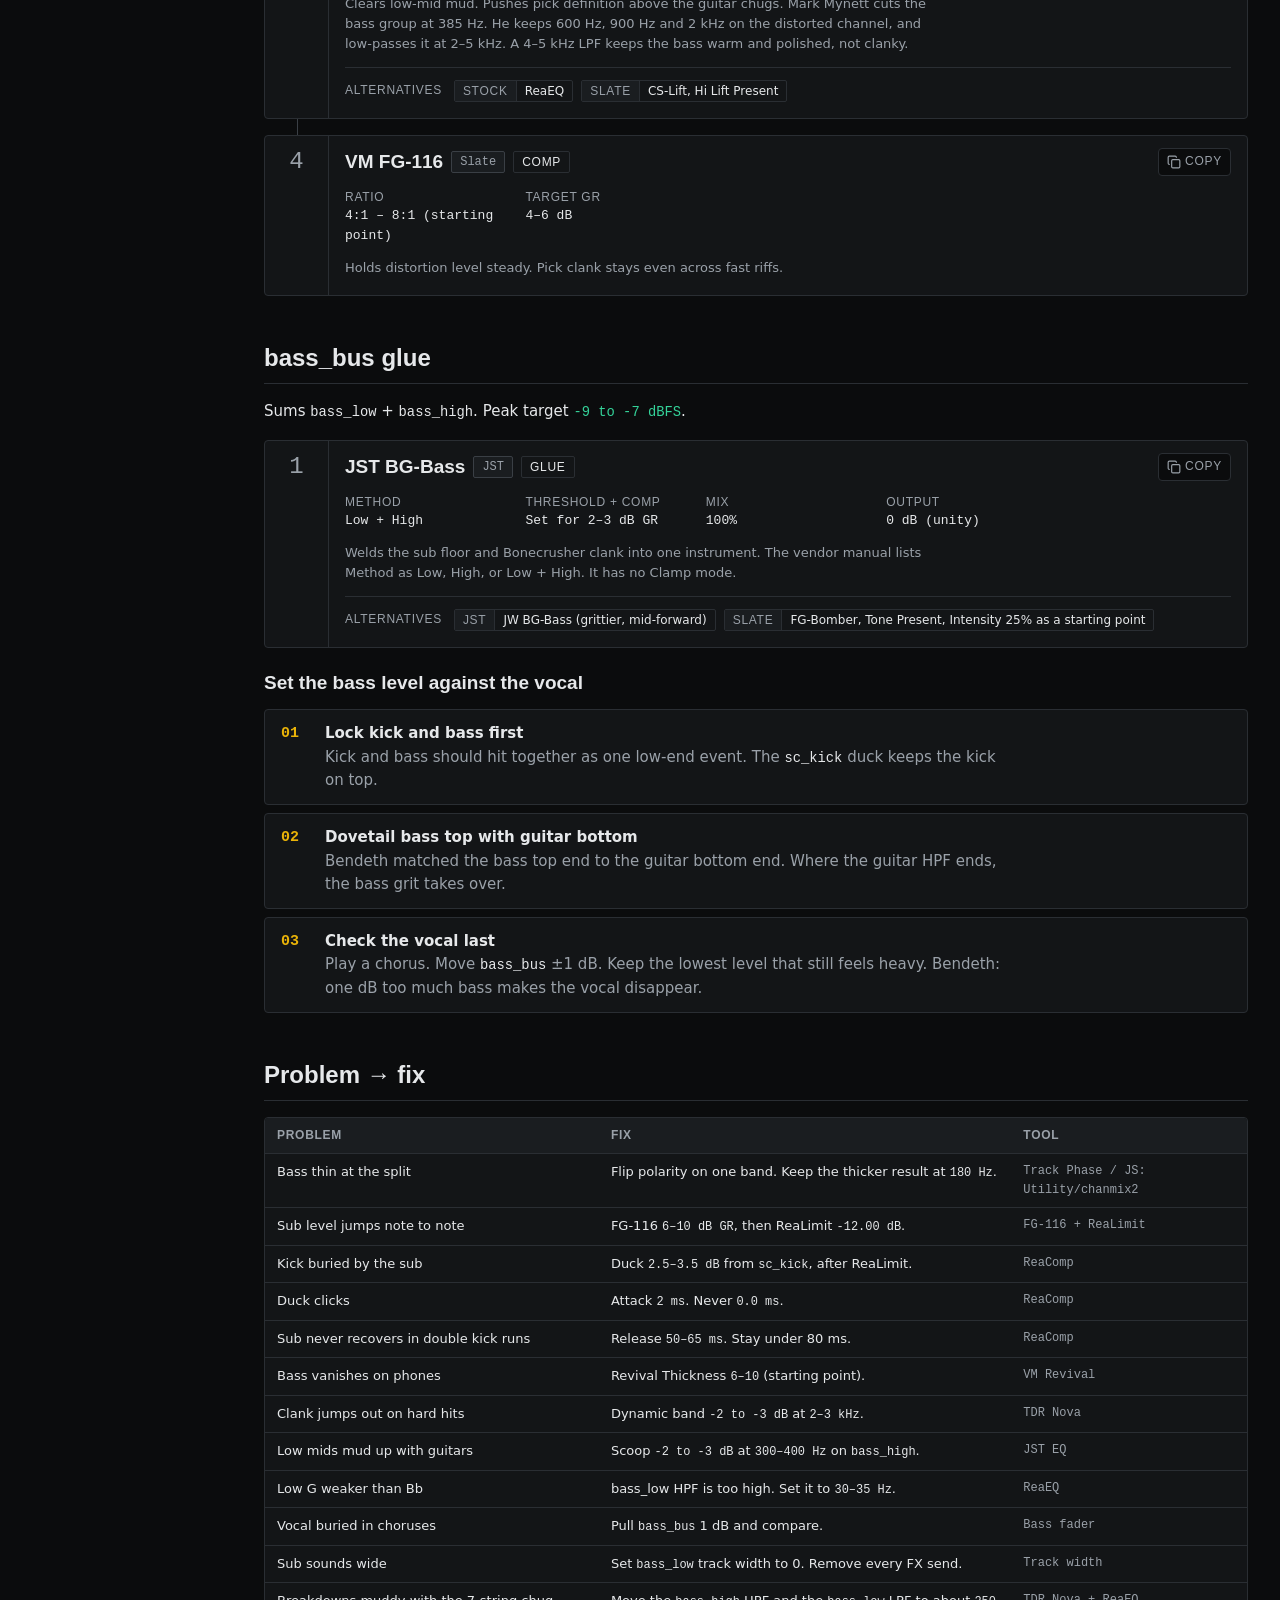
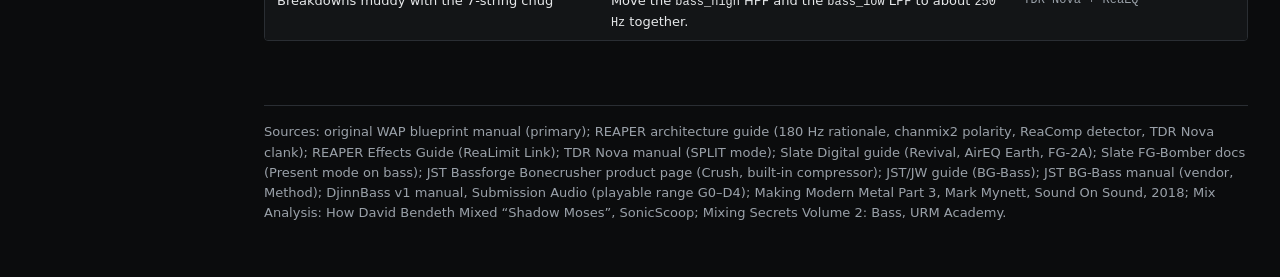
==== commit baaacaa3: "Align guide with quality pass and template v1.3 A full source check found wrong plugin controls, num" ====
--- a/docs/bass.html
+++ b/docs/bass.html
@@ -18,12 +18,12 @@
     <div class="goal">
       <span class="gchip gchip--lg gchip--bass" aria-hidden="true"></span>
       <span class="label goal__label">Goal</span>
-      <p class="goal__text">Mono sub that never moves under <code>180 Hz</code>. Grit and pick above it. <code>bass_bus</code> peaks at <code>-8 to -6 dBFS</code>.</p>
+      <p class="goal__text">Mono sub that never moves under <code>180 Hz</code>. Grit and pick above it. <code>bass_bus</code> peaks at <code>-9 to -7 dBFS</code>.</p>
     </div>
   </header>
 
   <section class="section">
-    <h2 id="source">DjinnBass &amp; Bonecrusher source</h2>
+    <h2 id="source">DjinnBass source</h2>
     <div class="settings">
       <div class="settings__head">
         <span class="label">DjinnBass</span>
@@ -32,7 +32,7 @@
       <div class="settings__body">
         <dl class="kv" id="djinn" data-copy-title="DjinnBass source">
           <div class="kv__item"><dt>Alternate picking</dt><dd>1/16 (1/8 on mid-tempo)</dd></div>
-          <div class="kv__item"><dt>Amplifier Power</dt><dd>OFF (clean DI into Bonecrusher)</dd></div>
+          <div class="kv__item"><dt>Amplifier Power</dt><dd>OFF (clean DI)</dd></div>
           <div class="kv__item"><dt>Velocity steady</dt><dd>110&ndash;118 (starting point)</dd></div>
           <div class="kv__item"><dt>Velocity accents</dt><dd>124&ndash;127 (starting point)</dd></div>
           <div class="kv__item"><dt>Keyswitch Pick (default)</dt><dd>C-2</dd></div>
@@ -42,7 +42,7 @@
         </dl>
       </div>
     </div>
-    <p>Amplifier Power OFF bypasses the Pre-Processed Tones. Bonecrusher gets a clean DI. Route post-DI/Bonecrusher equally (<code>0.0 dB</code>) into <code>bass_low</code> and <code>bass_high</code>.</p>
+    <p>Amplifier Power OFF bypasses the Pre-Processed Tones. Send the clean DI (<code>bass_di</code>) at <code>0.0 dB</code> into both <code>bass_low</code> and <code>bass_high</code>. Bonecrusher sits in <code>bass_high</code> slot 1, so the sub band stays clean.</p>
   </section>
 
   <section class="section">
@@ -54,10 +54,10 @@
           <tr><th scope="col">Why 180 Hz</th><th scope="col">Detail</th></tr>
         </thead>
         <tbody>
-          <tr><td>Kick window</td><td>Kick punch sits at <code>50&ndash;70 Hz</code>, resonance to <code>100&ndash;120 Hz</code>. The sub band holds the bass fundamentals below the low-mid box.</td></tr>
+          <tr><td>Kick window</td><td>Kick punch sits at <code>75&ndash;85 Hz</code>, resonance to <code>100&ndash;120 Hz</code>. The sub band holds the bass fundamentals at <code>49&ndash;70 Hz</code>, under the kick punch and the low-mid box.</td></tr>
           <tr><td>Guitar chug</td><td>Palm-mute cab thump lives at <code>120&ndash;160 Hz</code>. A <code>180 Hz</code> ceiling keeps the sub out of it.</td></tr>
-          <tr><td>Mono safe</td><td>Below <code>150&ndash;200 Hz</code> the ear cannot localize. Sum it to mono and compress it flat.</td></tr>
-          <tr><td>Note range</td><td>DjinnBass plays down to G0 in Kontakt naming (C3 = MIDI 60). That is <code>49 Hz</code>. Bb is <code>58 Hz</code>. The bass sits in the same octave as the Drop G 7-string. Its fundamentals overlap the <code>50&ndash;70 Hz</code> kick punch, so the <code>sc_kick</code> duck matters.</td></tr>
+          <tr><td>Mono safe</td><td>Below about <code>120&ndash;150 Hz</code> the ear can barely localize. Sum it to mono and compress it flat.</td></tr>
+          <tr><td>Note range</td><td>DjinnBass plays down to G0 in Kontakt naming (C3 = MIDI 60). That is <code>49 Hz</code>. Bb is <code>58 Hz</code>. The bass sits in the same octave as the Drop G 7-string. The bass owns <code>49&ndash;70 Hz</code>, so the riff keeps its root. The kick punches above it at <code>75&ndash;85 Hz</code>, and the <code>sc_kick</code> duck clears the bass on each kick hit.</td></tr>
           <tr><td>Common range</td><td>Split points in metal guides run <code>100&ndash;300 Hz</code>. <code>180 Hz</code> sits inside it.</td></tr>
         </tbody>
       </table>
@@ -65,10 +65,10 @@
 
     <h3 id="polarity">Zero-latency split &amp; polarity check</h3>
     <ol class="steps">
-      <li><div><span class="steps__title">Use minimum-phase filters</span><p><code>24 dB/oct</code>: TDR Nova HP/LP Slope, or two stacked ReaEQ pass bands. They replace ReaFIR. Zero latency, sharp sub transients.</p></div></li>
+      <li><div><span class="steps__title">Use minimum-phase filters</span><p><code>24 dB/oct</code>: TDR Nova HP/LP Slope, or two stacked ReaEQ pass bands. Set each stacked band to Q <code>0.707</code> (Bandwidth about <code>1.9 oct</code>). Two Butterworth bands stack into a 24 dB/oct split that sums flat (reasoning). They replace ReaFIR. Zero latency, sharp sub transients.</p></div></li>
       <li><div><span class="steps__title">Play a sustained low note</span><p>Keep <code>bass_low</code> and <code>bass_high</code> both active.</p></div></li>
       <li><div><span class="steps__title">Flip polarity on one band</span><p>Use the track Phase button, or <code>JS: Utility/chanmix2</code> Left Phase and Right Phase = Invert.</p></div></li>
-      <li><div><span class="steps__title">Keep the thicker setting</span><p>Listen at <code>180 Hz</code>. Pick the fuller result.</p></div></li>
+      <li><div><span class="steps__title">Keep the thicker setting</span><p>Listen at <code>180 Hz</code>. Pick the fuller result. A pure filter split sums in phase, so a flip would notch. Bonecrusher and the compressors shift phase, so trust the ear test (reasoning).</p></div></li>
     </ol>
   </section>
 
@@ -86,8 +86,8 @@
             <button type="button" class="copy-btn" data-copy="low-1" aria-label="Copy bass_low slot 1 settings"></button>
           </div>
           <dl class="kv" id="low-1" data-copy-title="bass_low Slot 1 - ReaEQ">
-            <div class="kv__item"><dt>LPF</dt><dd>24 dB/oct @ 180 Hz (two stacked Low Pass bands) <span class="chip">unverified</span></dd></div>
-            <div class="kv__item"><dt>HPF</dt><dd>24 dB/oct @ 30&ndash;35 Hz (two stacked High Pass bands) <span class="chip">unverified</span></dd></div>
+            <div class="kv__item"><dt>LPF</dt><dd>24 dB/oct @ 180 Hz (two stacked Low Pass bands, each Q 0.707) <span class="chip">unverified</span></dd></div>
+            <div class="kv__item"><dt>HPF</dt><dd>24 dB/oct @ 30&ndash;35 Hz (two stacked High Pass bands, each Q 0.707) <span class="chip">unverified</span></dd></div>
           </dl>
           <p class="rack__why">Isolates the sub fundamentals at zero latency. The HPF sits below the <code>49 Hz</code> low G. At 40&ndash;45 Hz it would cut the low G fundamental by several dB more than Bb.</p>
           <div class="alts">
@@ -100,19 +100,17 @@
         <div class="rack__num" aria-hidden="true">2</div>
         <div class="rack__body">
           <div class="rack__head">
-            <h4 class="rack__name">JS: Utility/chanmix2 + JST EQ</h4>
-            <span class="chip">REAPER / JST</span>
-            <span class="tag">MONO</span>
+            <h4 class="rack__name">JST EQ</h4>
+            <span class="chip">JST</span>
             <span class="tag">EQ</span>
             <button type="button" class="copy-btn" data-copy="low-2" aria-label="Copy bass_low slot 2 settings"></button>
           </div>
-          <dl class="kv" id="low-2" data-copy-title="bass_low Slot 2 - Mono + JST EQ">
-            <div class="kv__item"><dt>Mono</dt><dd>chanmix2 sum (or track Width 0%)</dd></div>
-            <div class="kv__item"><dt>chanmix2 sliders</dt><dd>Left Pan 0, Right Pan 0, Left/Right Volume -6 dB</dd></div>
+          <dl class="kv" id="low-2" data-copy-title="bass_low Slot 2 - JST EQ">
+            <div class="kv__item"><dt>Mono</dt><dd>Track Width 0 (the template sets it)</dd></div>
             <div class="kv__item"><dt>Weight</dt><dd>+2 dB @ 55&ndash;65 Hz</dd></div>
-            <div class="kv__item"><dt>Kick slot</dt><dd>-2.5 dB @ 70 Hz</dd></div>
-          </dl>
-          <p class="rack__why">Pins the sub dead center. Adds weight below the <code>65&ndash;75 Hz</code> kick punch.</p>
+            <div class="kv__item"><dt>Kick slot</dt><dd>-2.5 dB @ 80 Hz</dd></div>
+          </dl>
+          <p class="rack__why">The template already sets <code>bass_low</code> width to 0, so the sub sits dead center with no mono plugin. The weight boost sits in the <code>49&ndash;70 Hz</code> range the bass owns. The kick slot opens the <code>75&ndash;85 Hz</code> kick punch.</p>
           <div class="alts">
             <span class="label alts__title">Alternatives</span>
             <span class="alt"><span class="alt__tag">STOCK</span><span class="alt__name">ReaEQ for the EQ moves</span></span>
@@ -129,10 +127,10 @@
             <button type="button" class="copy-btn" data-copy="low-3" aria-label="Copy bass_low slot 3 settings"></button>
           </div>
           <dl class="kv" id="low-3" data-copy-title="bass_low Slot 3 - Revival">
-            <div class="kv__item"><dt>Thickness</dt><dd>6&ndash;10 of 40 (starting point)</dd></div>
+            <div class="kv__item"><dt>Thickness</dt><dd>6&ndash;10 (starting point; Slate's docs give no scale)</dd></div>
             <div class="kv__item"><dt>Shimmer</dt><dd>0</dd></div>
           </dl>
-          <p class="rack__why">Adds harmonics at <code>80&ndash;250 Hz</code>. Low Drop G&ndash;Bb notes then read on small speakers.</p>
+          <p class="rack__why">Slate: Thickness boosts the low end for fatness, punch and body. Raise it until low Drop G&ndash;Bb notes read on small speakers.</p>
           <div class="alts">
             <span class="label alts__title">Alternatives</span>
             <span class="alt"><span class="alt__tag">SLATE</span><span class="alt__name">AirEQ Earth, raise Earth (one knob, no frequency control)</span></span>
@@ -175,7 +173,7 @@
             <div class="kv__item"><dt>Threshold</dt><dd>-12.00 dB</dd></div>
             <div class="kv__item"><dt>Brickwall ceiling</dt><dd>-12.00 dB (same as Threshold = 0 dB makeup)</dd></div>
             <div class="kv__item"><dt>Target GR</dt><dd>3.0&ndash;4.5 dB</dd></div>
-            <div class="kv__item"><dt>Constant gain</dt><dd>CHECKED (Ceiling follows Threshold)</dd></div>
+            <div class="kv__item"><dt>Constant gain (labeled Link in the REAPER Effects Guide)</dt><dd>CHECKED (Threshold and Ceiling move together)</dd></div>
             <div class="kv__item"><dt>Release</dt><dd>80&ndash;100 ms (starting point)</dd></div>
             <div class="kv__item"><dt>True peak</dt><dd>OFF (display only)</dd></div>
             <div class="kv__item"><dt>Performance</dt><dd>High quality</dd></div>
@@ -243,40 +241,42 @@
         <div class="rack__num" aria-hidden="true">1</div>
         <div class="rack__body">
           <div class="rack__head">
+            <h4 class="rack__name">Bassforge Bonecrusher</h4>
+            <span class="chip">JST</span>
+            <span class="tag">AMP</span>
+            <button type="button" class="copy-btn" data-copy="high-1" aria-label="Copy bass_high slot 1 settings"></button>
+          </div>
+          <dl class="kv" id="high-1" data-copy-title="bass_high Slot 1 - Bonecrusher">
+            <div class="kv__item"><dt>Amp</dt><dd>Bonecrusher</dd></div>
+            <div class="kv__item"><dt>Crush</dt><dd>Up until grit fills 800 Hz &ndash; 2.5 kHz (by ear)</dd></div>
+            <div class="kv__item"><dt>Built-in compressor</dt><dd>Off (slot 4 does this job)</dd></div>
+          </dl>
+          <p class="rack__why">Mid snarl that locks to the 7-string rhythm guitars. It goes first, so the amp reacts to the full-range DI. URM filters the grit channel after the amp sim. JST says the Crush knob distorts the mids and highs and keeps the lows tight.</p>
+          <div class="alts">
+            <span class="label alts__title">Alternatives</span>
+            <span class="alt"><span class="alt__tag">JST</span><span class="alt__name">Bassforge Hellraiser</span></span>
+            <span class="alt"><span class="alt__tag">SLATE</span><span class="alt__name">FG-Stress, Dist 3</span></span>
+          </div>
+        </div>
+      </li>
+      <li class="rack__slot">
+        <div class="rack__num" aria-hidden="true">2</div>
+        <div class="rack__body">
+          <div class="rack__head">
             <h4 class="rack__name">TDR Nova</h4>
             <span class="chip">Tokyo Dawn</span>
             <span class="tag">DYN EQ</span>
-            <button type="button" class="copy-btn" data-copy="high-1" aria-label="Copy bass_high slot 1 settings"></button>
-          </div>
-          <dl class="kv" id="high-1" data-copy-title="bass_high Slot 1 - TDR Nova">
+            <button type="button" class="copy-btn" data-copy="high-2" aria-label="Copy bass_high slot 2 settings"></button>
+          </div>
+          <dl class="kv" id="high-2" data-copy-title="bass_high Slot 2 - TDR Nova">
             <div class="kv__item"><dt>HPF</dt><dd>24 dB/oct @ 180 Hz</dd></div>
             <div class="kv__item"><dt>Dynamic band</dt><dd>-2 to -3 dB @ 2&ndash;3 kHz</dd></div>
+            <div class="kv__item"><dt>Band SPLIT</dt><dd>ON (otherwise the band uses the W-Band ratio and times)</dd></div>
             <div class="kv__item"><dt>Band Q</dt><dd>~2.5</dd></div>
             <div class="kv__item"><dt>Ratio</dt><dd>3:1</dd></div>
             <div class="kv__item"><dt>Attack / Release</dt><dd>3 ms / 50 ms</dd></div>
           </dl>
-          <p class="rack__why">Strips sub energy. Tames fret clank only when it spikes.</p>
-        </div>
-      </li>
-      <li class="rack__slot">
-        <div class="rack__num" aria-hidden="true">2</div>
-        <div class="rack__body">
-          <div class="rack__head">
-            <h4 class="rack__name">Bassforge Bonecrusher</h4>
-            <span class="chip">JST</span>
-            <span class="tag">AMP</span>
-            <button type="button" class="copy-btn" data-copy="high-2" aria-label="Copy bass_high slot 2 settings"></button>
-          </div>
-          <dl class="kv" id="high-2" data-copy-title="bass_high Slot 2 - Bonecrusher">
-            <div class="kv__item"><dt>Amp</dt><dd>Bonecrusher</dd></div>
-            <div class="kv__item"><dt>Crush</dt><dd>Up until grit fills 800 Hz &ndash; 2.5 kHz (by ear)</dd></div>
-          </dl>
-          <p class="rack__why">Mid snarl that locks to the 7-string rhythm guitars.</p>
-          <div class="alts">
-            <span class="label alts__title">Alternatives</span>
-            <span class="alt"><span class="alt__tag">JST</span><span class="alt__name">Bassforge Hellraiser</span></span>
-            <span class="alt"><span class="alt__tag">SLATE</span><span class="alt__name">FG-Stress, Dist 3</span></span>
-          </div>
+          <p class="rack__why">Strips sub energy after the amp. Tames fret clank only when it spikes. Enable SPLIT on the band first: Nova's manual says that without it, Ratio, Attack and Release fall back to the W-Band settings. If breakdowns get muddy with the 7-string chug, move both split points to about <code>250 Hz</code> together: this HPF and the <code>bass_low</code> LPF. Moving only one leaves a hole or an overlap.</p>
         </div>
       </li>
       <li class="rack__slot">
@@ -291,9 +291,9 @@
           <dl class="kv" id="high-3" data-copy-title="bass_high Slot 3 - JST EQ">
             <div class="kv__item"><dt>Scoop</dt><dd>-2 to -3 dB @ 300&ndash;400 Hz, broad</dd></div>
             <div class="kv__item"><dt>Pick</dt><dd>+2 to +3 dB @ 1.2&ndash;2 kHz</dd></div>
-            <div class="kv__item"><dt>LPF</dt><dd>6&ndash;7 kHz</dd></div>
-          </dl>
-          <p class="rack__why">Clears low-mid mud. Pushes pick definition above the guitar chugs. Mark Mynett cuts the bass group at 385 Hz. He keeps 600 Hz, 900 Hz and 2 kHz on the distorted channel.</p>
+            <div class="kv__item"><dt>LPF</dt><dd>4&ndash;5 kHz (6&ndash;7 kHz for more clank)</dd></div>
+          </dl>
+          <p class="rack__why">Clears low-mid mud. Pushes pick definition above the guitar chugs. Mark Mynett cuts the bass group at 385 Hz. He keeps 600 Hz, 900 Hz and 2 kHz on the distorted channel, and low-passes it at 2&ndash;5 kHz. A 4&ndash;5 kHz LPF keeps the bass warm and polished, not clanky.</p>
           <div class="alts">
             <span class="label alts__title">Alternatives</span>
             <span class="alt"><span class="alt__tag">STOCK</span><span class="alt__name">ReaEQ</span></span>
@@ -322,7 +322,7 @@
 
   <section class="section">
     <h2 id="bass-bus">bass_bus glue</h2>
-    <p>Sums <code>bass_low</code> + <code>bass_high</code>. Peak target <code class="val-ok">-8 to -6 dBFS</code>.</p>
+    <p>Sums <code>bass_low</code> + <code>bass_high</code>. Peak target <code class="val-ok">-9 to -7 dBFS</code>.</p>
     <ol class="rack">
       <li class="rack__slot">
         <div class="rack__num" aria-hidden="true">1</div>
@@ -339,11 +339,11 @@
             <div class="kv__item"><dt>Mix</dt><dd>100%</dd></div>
             <div class="kv__item"><dt>Output</dt><dd>0 dB (unity)</dd></div>
           </dl>
-          <p class="rack__why">Welds the sub floor and Bonecrusher clank into one instrument. No baked-in EQ. The vendor manual lists Method as Low, High, or Low + High. It has no Clamp mode.</p>
+          <p class="rack__why">Welds the sub floor and Bonecrusher clank into one instrument. The vendor manual lists Method as Low, High, or Low + High. It has no Clamp mode.</p>
           <div class="alts">
             <span class="label alts__title">Alternatives</span>
             <span class="alt"><span class="alt__tag">JST</span><span class="alt__name">JW BG-Bass (grittier, mid-forward)</span></span>
-            <span class="alt"><span class="alt__tag">SLATE</span><span class="alt__name">FG-Bomber, Tone Fat, Intensity 25% as a starting point</span></span>
+            <span class="alt"><span class="alt__tag">SLATE</span><span class="alt__name">FG-Bomber, Tone Present, Intensity 25% as a starting point</span></span>
           </div>
         </div>
       </li>
@@ -370,18 +370,19 @@
           <tr><td>Kick buried by the sub</td><td>Duck <code>2.5&ndash;3.5 dB</code> from <code>sc_kick</code>, after ReaLimit.</td><td>ReaComp</td></tr>
           <tr><td>Duck clicks</td><td>Attack <code>2 ms</code>. Never <code>0.0 ms</code>.</td><td>ReaComp</td></tr>
           <tr><td>Sub never recovers in double kick runs</td><td>Release <code>50&ndash;65 ms</code>. Stay under 80 ms.</td><td>ReaComp</td></tr>
-          <tr><td>Bass vanishes on phones</td><td>Revival Thickness <code>6&ndash;10</code> (of 40).</td><td>VM Revival</td></tr>
+          <tr><td>Bass vanishes on phones</td><td>Revival Thickness <code>6&ndash;10</code> (starting point).</td><td>VM Revival</td></tr>
           <tr><td>Clank jumps out on hard hits</td><td>Dynamic band <code>-2 to -3 dB</code> at <code>2&ndash;3 kHz</code>.</td><td>TDR Nova</td></tr>
           <tr><td>Low mids mud up with guitars</td><td>Scoop <code>-2 to -3 dB</code> at <code>300&ndash;400 Hz</code> on <code>bass_high</code>.</td><td>JST EQ</td></tr>
           <tr><td>Low G weaker than Bb</td><td>bass_low HPF is too high. Set it to <code>30&ndash;35 Hz</code>.</td><td>ReaEQ</td></tr>
           <tr><td>Vocal buried in choruses</td><td>Pull <code>bass_bus</code> 1 dB and compare.</td><td>Bass fader</td></tr>
-          <tr><td>Sub sounds wide</td><td>Mono sum. Remove every FX send.</td><td>JS: Utility/chanmix2</td></tr>
+          <tr><td>Sub sounds wide</td><td>Set <code>bass_low</code> track width to 0. Remove every FX send.</td><td>Track width</td></tr>
+          <tr><td>Breakdowns muddy with the 7-string chug</td><td>Move the <code>bass_high</code> HPF and the <code>bass_low</code> LPF to about <code>250 Hz</code> together.</td><td>TDR Nova + ReaEQ</td></tr>
         </tbody>
       </table>
     </div>
   </section>
 
-  <footer class="page-foot">Sources: original WAP blueprint manual (primary); REAPER architecture guide (180 Hz rationale, chanmix2, ReaComp detector, TDR Nova clank); Slate Digital guide (Revival, AirEQ Earth, FG-2A); JST/JW guide (BG-Bass); JST BG-Bass manual (vendor, Method); DjinnBass v1 manual, Submission Audio (playable range G0&ndash;D4); Making Modern Metal Part 3, Mark Mynett, Sound On Sound, 2018; Mix Analysis: How David Bendeth Mixed &ldquo;Shadow Moses&rdquo;, SonicScoop; Mixing Secrets Volume 2: Bass, URM Academy.</footer>
+  <footer class="page-foot">Sources: original WAP blueprint manual (primary); REAPER architecture guide (180 Hz rationale, chanmix2 polarity, ReaComp detector, TDR Nova clank); REAPER Effects Guide (ReaLimit Link); TDR Nova manual (SPLIT mode); Slate Digital guide (Revival, AirEQ Earth, FG-2A); Slate FG-Bomber docs (Present mode on bass); JST Bassforge Bonecrusher product page (Crush, built-in compressor); JST/JW guide (BG-Bass); JST BG-Bass manual (vendor, Method); DjinnBass v1 manual, Submission Audio (playable range G0&ndash;D4); Making Modern Metal Part 3, Mark Mynett, Sound On Sound, 2018; Mix Analysis: How David Bendeth Mixed &ldquo;Shadow Moses&rdquo;, SonicScoop; Mixing Secrets Volume 2: Bass, URM Academy.</footer>
 
 </div>
 </main>
--- a/docs/css/app.css
+++ b/docs/css/app.css
@@ -727,10 +727,11 @@
 
 /* Zone positions on the -24..0 scale */
 .zone--s1 { left: 50%; width: 8.3333%; }      /* -12 to -10 */
-.zone--s2 { left: 66.6667%; width: 8.3333%; } /* -8 to -6 */
-.zone--s3 { left: 75%; width: 4.1667%; }      /* -6 to -5 */
-.zone--s4 { left: 83.3333%; width: 4.1667%; } /* -4 to -3 */
-.zone--s5 { left: 93.75%; width: 2.0833%; }   /* -1.5 to -1.0 (threshold -1.5, TP -1.0) */
+.zone--s2 { left: 62.5%; width: 8.3333%; }    /* -9 to -7 */
+.zone--s3v { left: 70.8333%; width: 4.1667%; } /* -7 to -6 (vocal_master) */
+.zone--s3 { left: 83.3333%; width: 4.1667%; } /* -4 to -3 (instrument_bus) */
+.zone--s4 { left: 91.6667%; width: 4.1667%; } /* -2 to -1 */
+.zone--s5 { left: 89.5833%; width: 2.0833%; } /* -2.5 to -2.0 (threshold -2.5, TP -2.0) */
 
 .ladder__value {
   grid-column: 3;
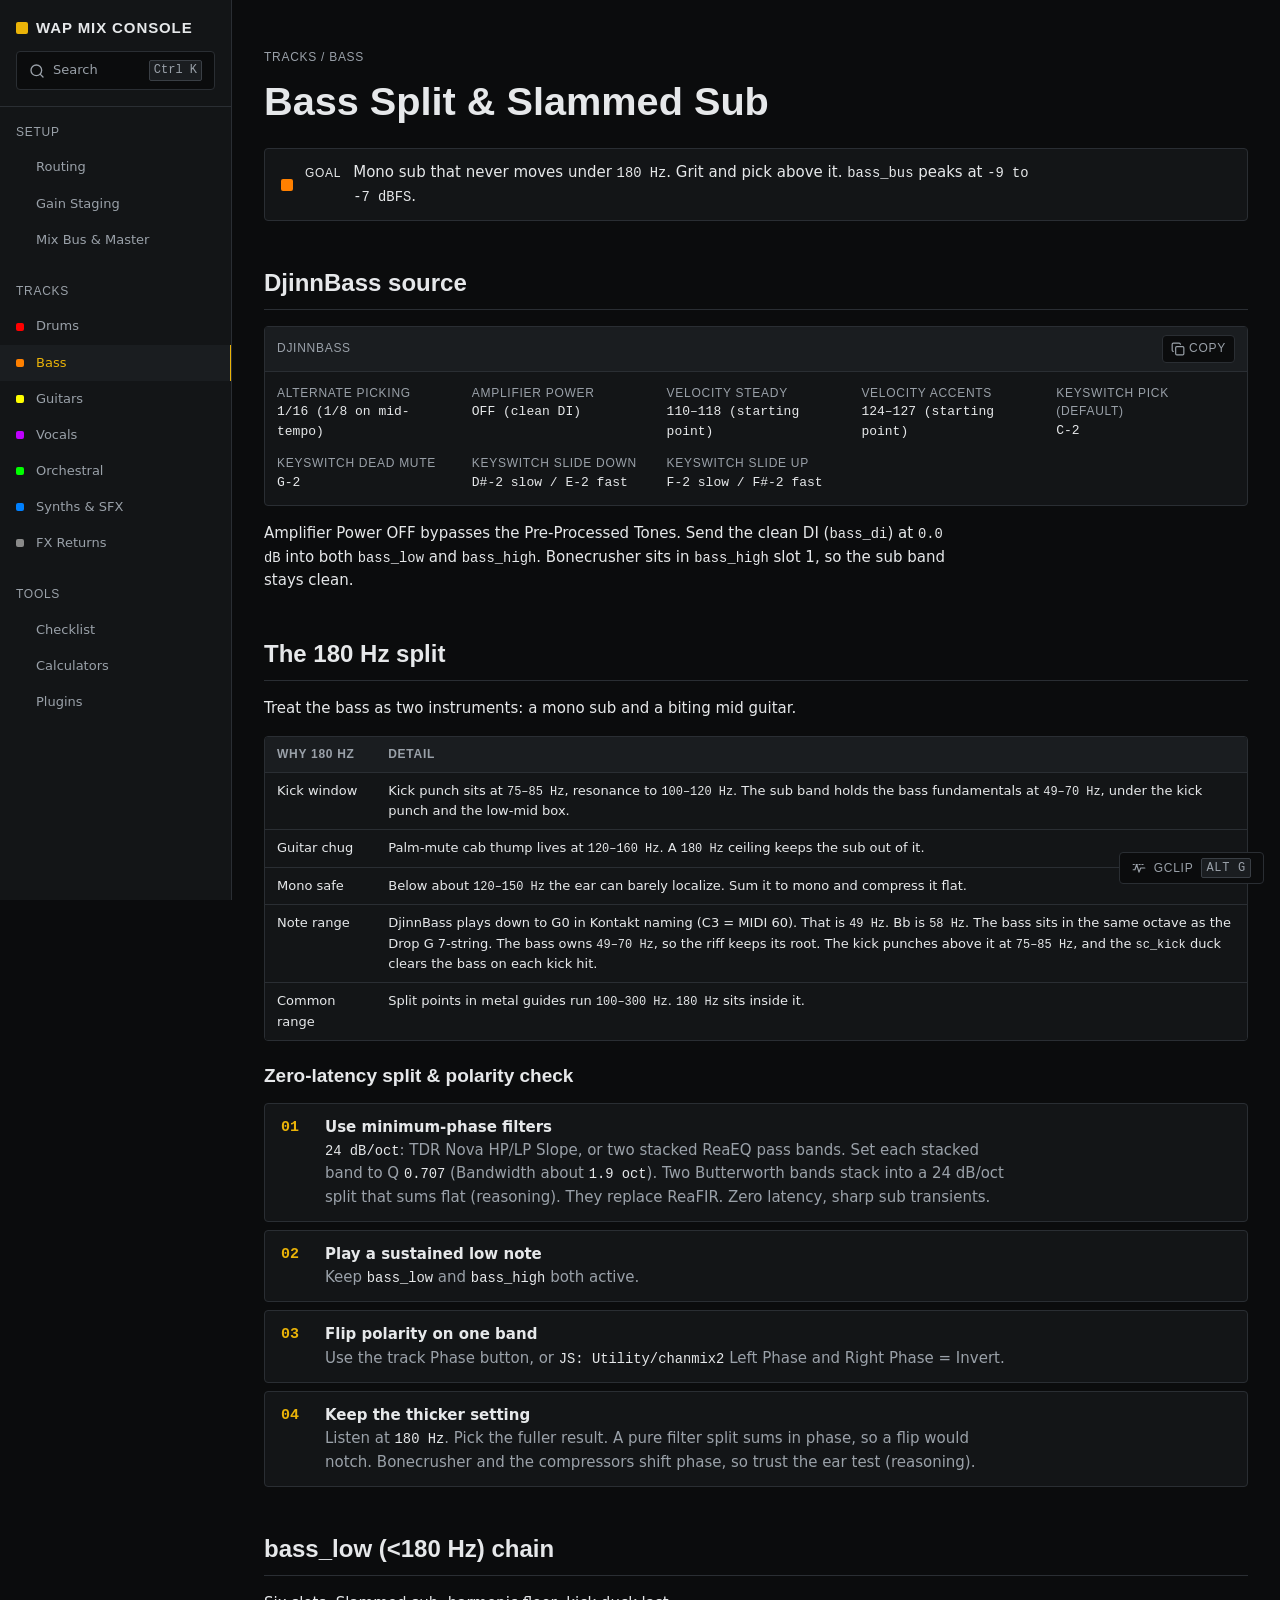
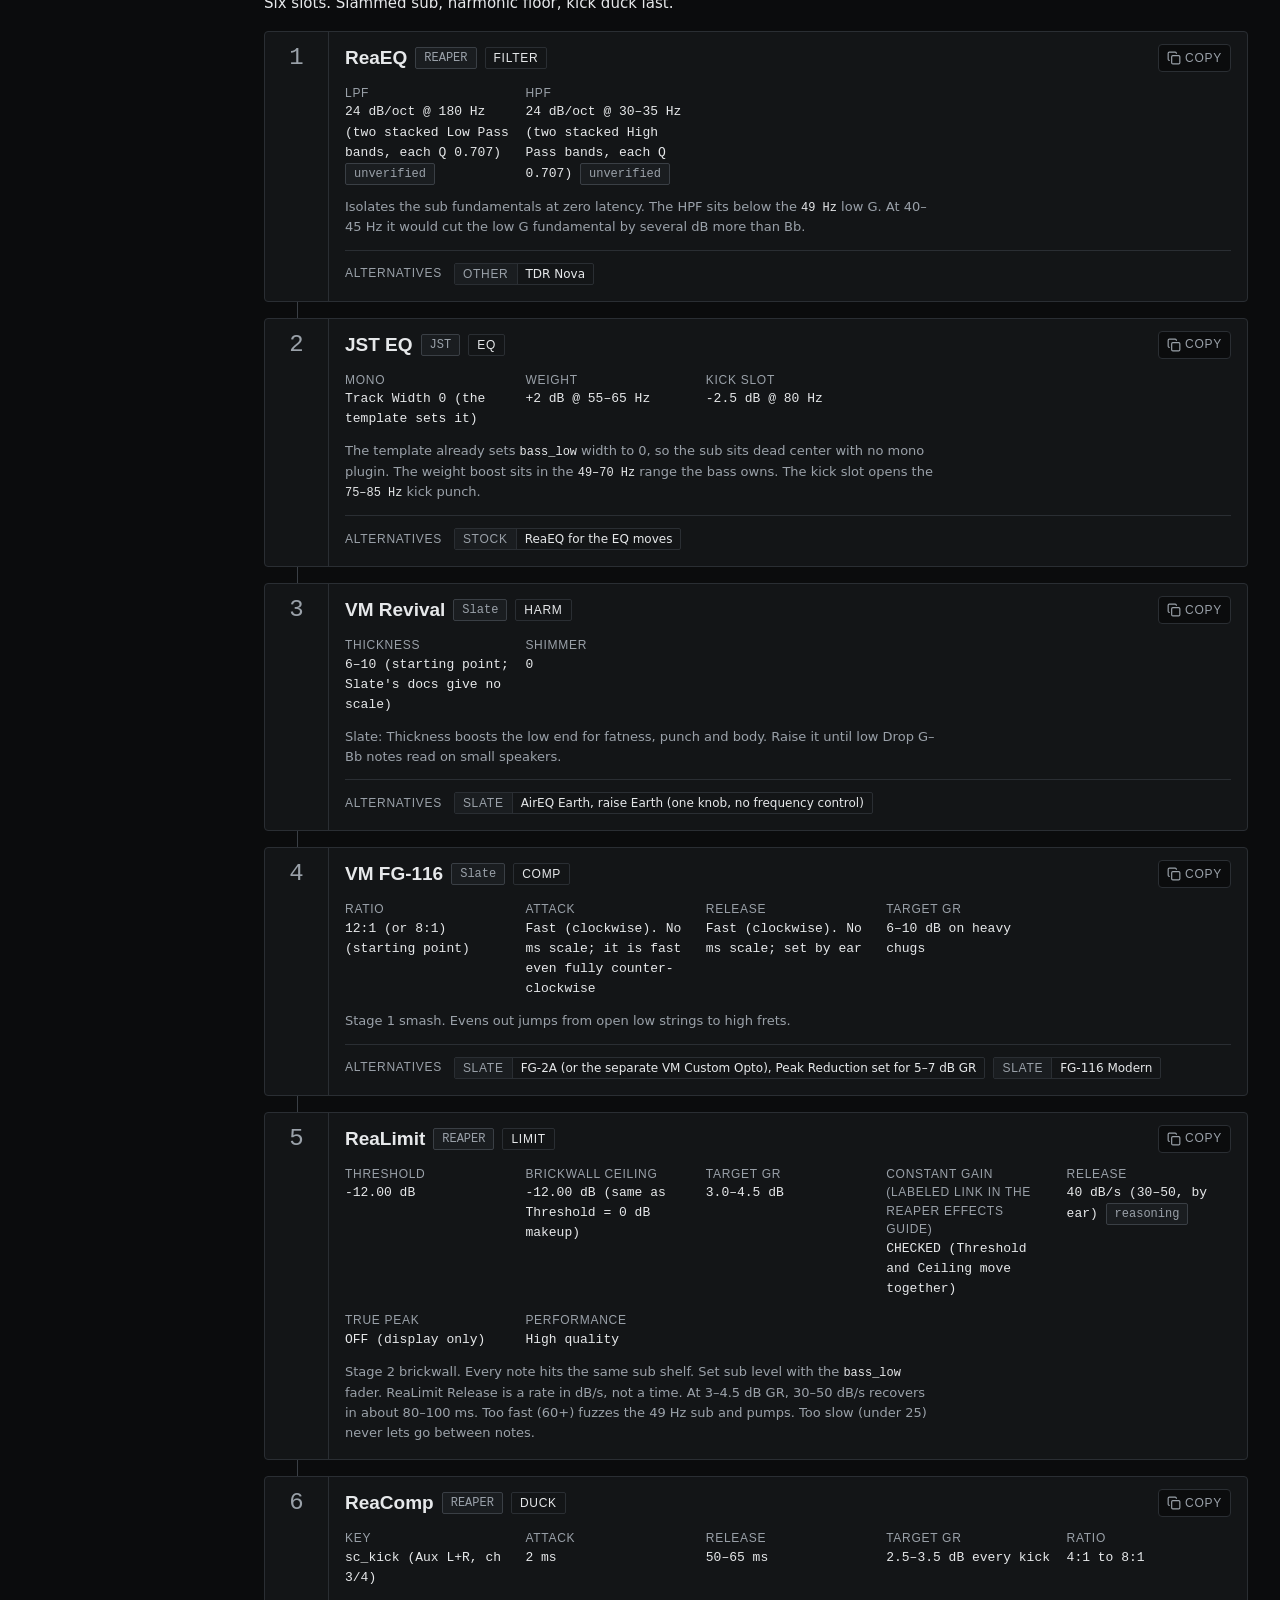
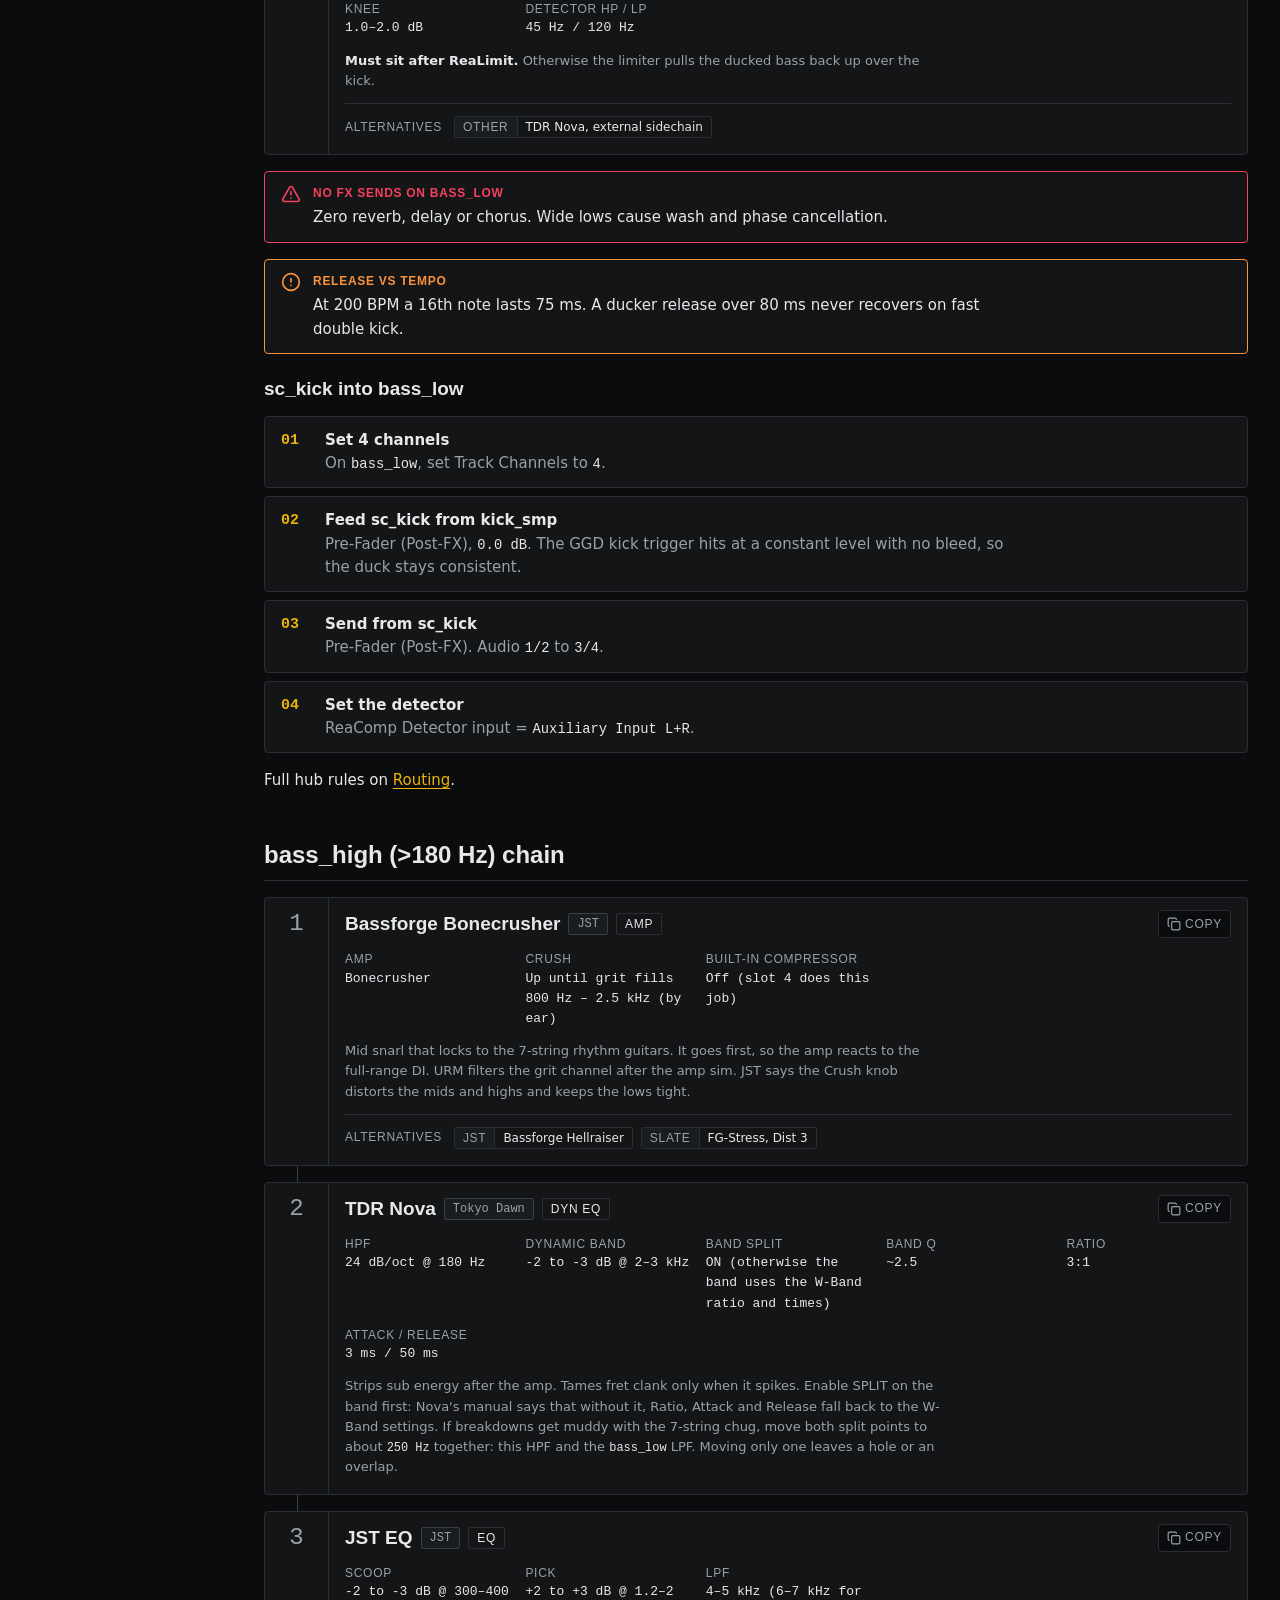
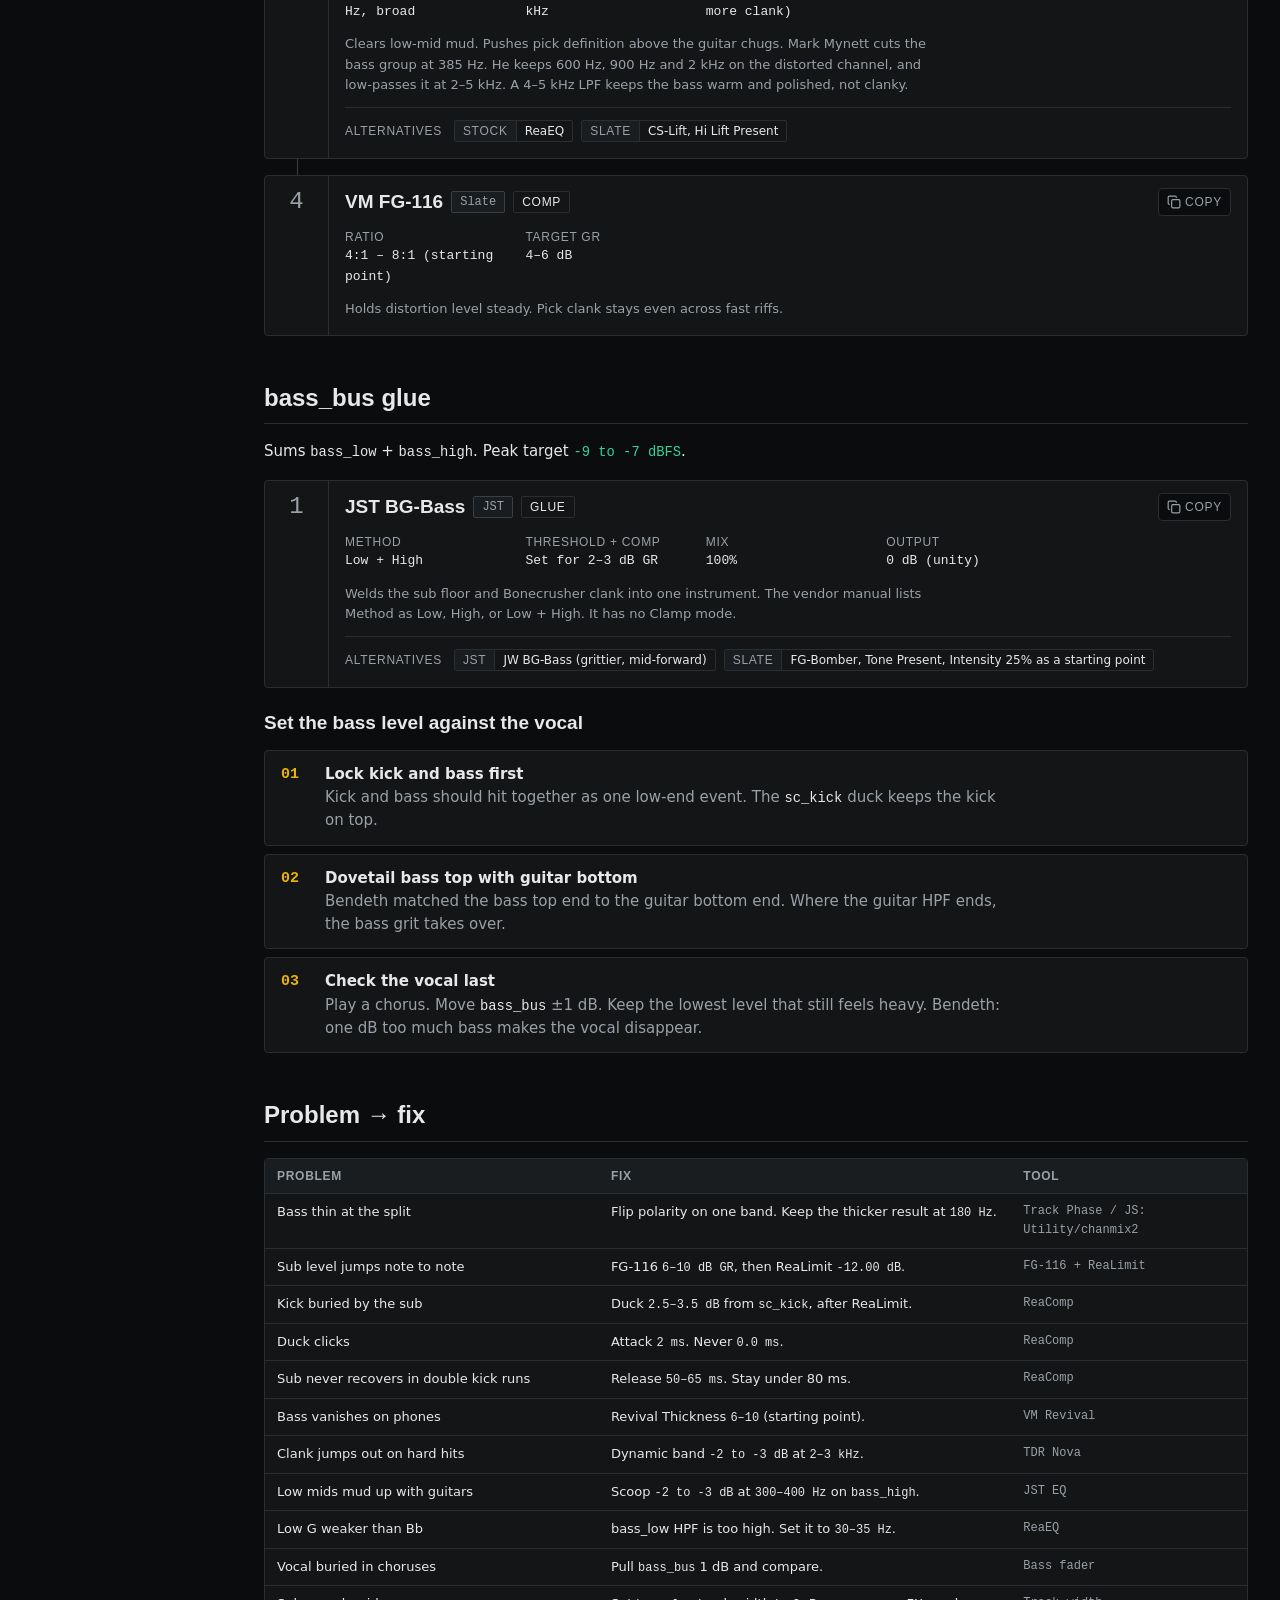
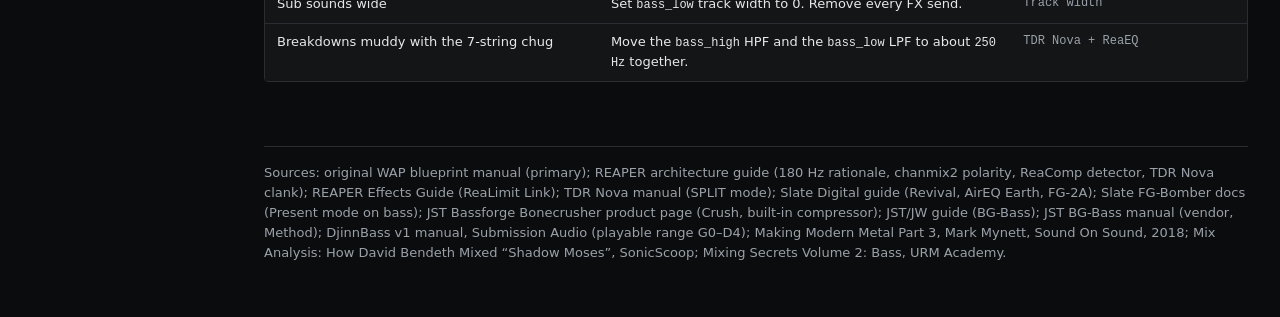
==== commit 15d4a3ee: "bass_low ReaLimit: release as dB/s rate ReaLimit's Release control is a rate in dB/s, not a time. At" ====
--- a/docs/bass.html
+++ b/docs/bass.html
@@ -174,11 +174,11 @@
             <div class="kv__item"><dt>Brickwall ceiling</dt><dd>-12.00 dB (same as Threshold = 0 dB makeup)</dd></div>
             <div class="kv__item"><dt>Target GR</dt><dd>3.0&ndash;4.5 dB</dd></div>
             <div class="kv__item"><dt>Constant gain (labeled Link in the REAPER Effects Guide)</dt><dd>CHECKED (Threshold and Ceiling move together)</dd></div>
-            <div class="kv__item"><dt>Release</dt><dd>80&ndash;100 ms (starting point)</dd></div>
+            <div class="kv__item"><dt>Release</dt><dd>40 dB/s (30&ndash;50, by ear) <span class="chip">reasoning</span></dd></div>
             <div class="kv__item"><dt>True peak</dt><dd>OFF (display only)</dd></div>
             <div class="kv__item"><dt>Performance</dt><dd>High quality</dd></div>
           </dl>
-          <p class="rack__why">Stage 2 brickwall. Every note hits the same sub shelf. Set sub level with the <code>bass_low</code> fader.</p>
+          <p class="rack__why">Stage 2 brickwall. Every note hits the same sub shelf. Set sub level with the <code>bass_low</code> fader. ReaLimit Release is a rate in dB/s, not a time. At 3&ndash;4.5 dB GR, 30&ndash;50 dB/s recovers in about 80&ndash;100 ms. Too fast (60+) fuzzes the 49 Hz sub and pumps. Too slow (under 25) never lets go between notes.</p>
         </div>
       </li>
       <li class="rack__slot">
--- a/docs/css/app.css
+++ b/docs/css/app.css
@@ -1340,4 +1340,136 @@
   border-radius: var(--r-card);
   background: var(--surface-1);
   color: var(--text-muted);
+}
+
+/* ---- GClip float ---- */
+:root { --gclip-trigger-h: 32px; }
+
+.gclip-trigger {
+  position: fixed;
+  right: var(--s4);
+  bottom: var(--s4);
+  z-index: 40;
+  display: inline-flex;
+  align-items: center;
+  gap: var(--s2);
+  min-height: var(--gclip-trigger-h);
+  padding: 0 var(--s3);
+  background: var(--bg);
+  border: 1px solid var(--border);
+  border-radius: var(--r-card);
+  color: var(--text-muted);
+  font-family: var(--font-display);
+  font-stretch: condensed;
+  text-transform: uppercase;
+  letter-spacing: .06em;
+  font-size: var(--fs-xs);
+  cursor: pointer;
+  transition: border-color var(--t-fast), background-color var(--t-fast), color var(--t-fast);
+}
+.gclip-trigger:hover,
+.gclip-trigger[aria-expanded="true"] { border-color: var(--border-strong); background: var(--surface-2); color: var(--text); }
+.gclip-trigger .icon { width: 14px; height: 14px; }
+
+.gclip-float {
+  position: fixed;
+  right: var(--s4);
+  bottom: calc(var(--gclip-trigger-h) + var(--s4) * 2);
+  z-index: 40;
+  width: 320px;
+  max-height: calc(100vh - var(--gclip-trigger-h) - var(--s4) * 3);
+  overflow-y: auto;
+  background: var(--surface-1);
+  border: 1px solid var(--border-strong);
+  border-radius: var(--r-card);
+  animation: palette-in var(--t-palette);
+}
+
+.gclip-float__head {
+  display: flex;
+  align-items: center;
+  justify-content: space-between;
+  gap: var(--s2);
+  padding: var(--s2) var(--s2) var(--s2) var(--s4);
+  border-bottom: 1px solid var(--border);
+}
+.gclip-float__title { color: var(--text); }
+.gclip-float__close {
+  display: inline-flex;
+  align-items: center;
+  justify-content: center;
+  width: 28px;
+  height: 28px;
+  background: transparent;
+  border: 1px solid transparent;
+  border-radius: var(--r-card);
+  color: var(--text-muted);
+  cursor: pointer;
+  transition: border-color var(--t-fast), background-color var(--t-fast), color var(--t-fast);
+}
+.gclip-float__close:hover { border-color: var(--border-strong); background: var(--surface-2); color: var(--text); }
+
+.gclip-float__body {
+  display: flex;
+  flex-direction: column;
+  gap: var(--s3);
+  padding: var(--s3) var(--s4) var(--s4);
+}
+.gclip-float__pair {
+  display: grid;
+  grid-template-columns: 1fr 1fr;
+  gap: var(--s3);
+}
+.gclip-float__pair .input--mono { width: 100%; }
+
+.gclip-float__shave {
+  display: flex;
+  align-items: stretch;
+  gap: var(--s2);
+}
+.gclip-float__presets { display: flex; flex: 1; }
+.gclip-float__preset {
+  flex: 1;
+  min-height: 36px;
+  padding: 0 var(--s1);
+  background: var(--bg);
+  border: 1px solid var(--border);
+  color: var(--text-muted);
+  font-family: var(--font-mono);
+  font-variant-numeric: tabular-nums;
+  font-size: var(--fs-xs);
+  white-space: nowrap;
+  cursor: pointer;
+  transition: border-color var(--t-fast), background-color var(--t-fast), color var(--t-fast);
+}
+.gclip-float__preset + .gclip-float__preset { margin-left: -1px; }
+.gclip-float__preset:first-child { border-radius: var(--r-card) 0 0 var(--r-card); }
+.gclip-float__preset:last-child { border-radius: 0 var(--r-card) var(--r-card) 0; }
+.gclip-float__preset:hover { border-color: var(--border-strong); background: var(--surface-2); color: var(--text); }
+.gclip-float__preset[aria-pressed="true"] {
+  position: relative;
+  border-color: var(--accent);
+  background: var(--surface-2);
+  color: var(--accent);
+}
+.gclip-float__custom.input--mono { width: 64px; flex: none; }
+
+.gclip-float__line { font-family: var(--font-mono); font-size: var(--fs-xs); }
+.gclip-float__hint { font-size: var(--fs-xs); }
+
+@media (max-width: 899px) {
+  main { padding-bottom: calc(var(--gclip-trigger-h) + var(--s8)); }
+}
+
+@media (max-width: 599px) {
+  .gclip-float {
+    left: var(--s4);
+    right: var(--s4);
+    width: auto;
+  }
+}
+
+@media print {
+  .gclip-trigger,
+  .gclip-float { display: none !important; }
 }
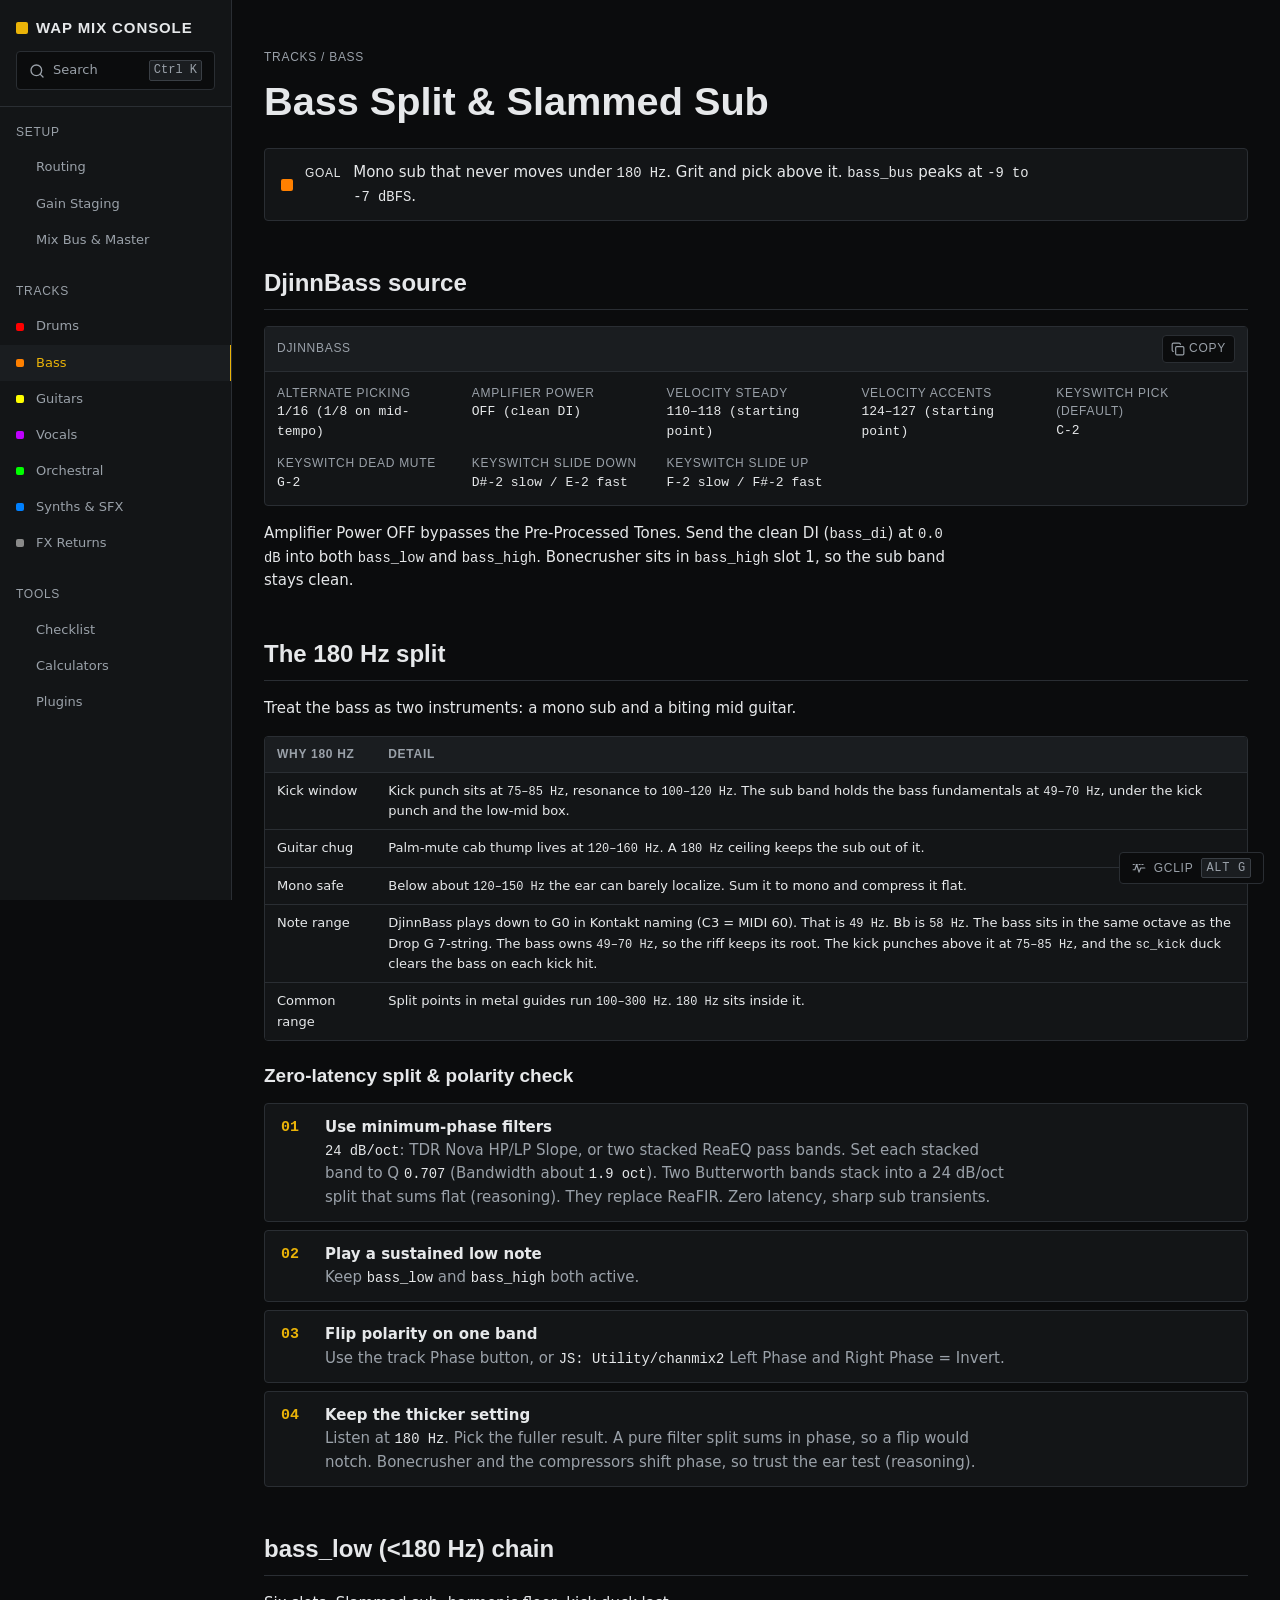
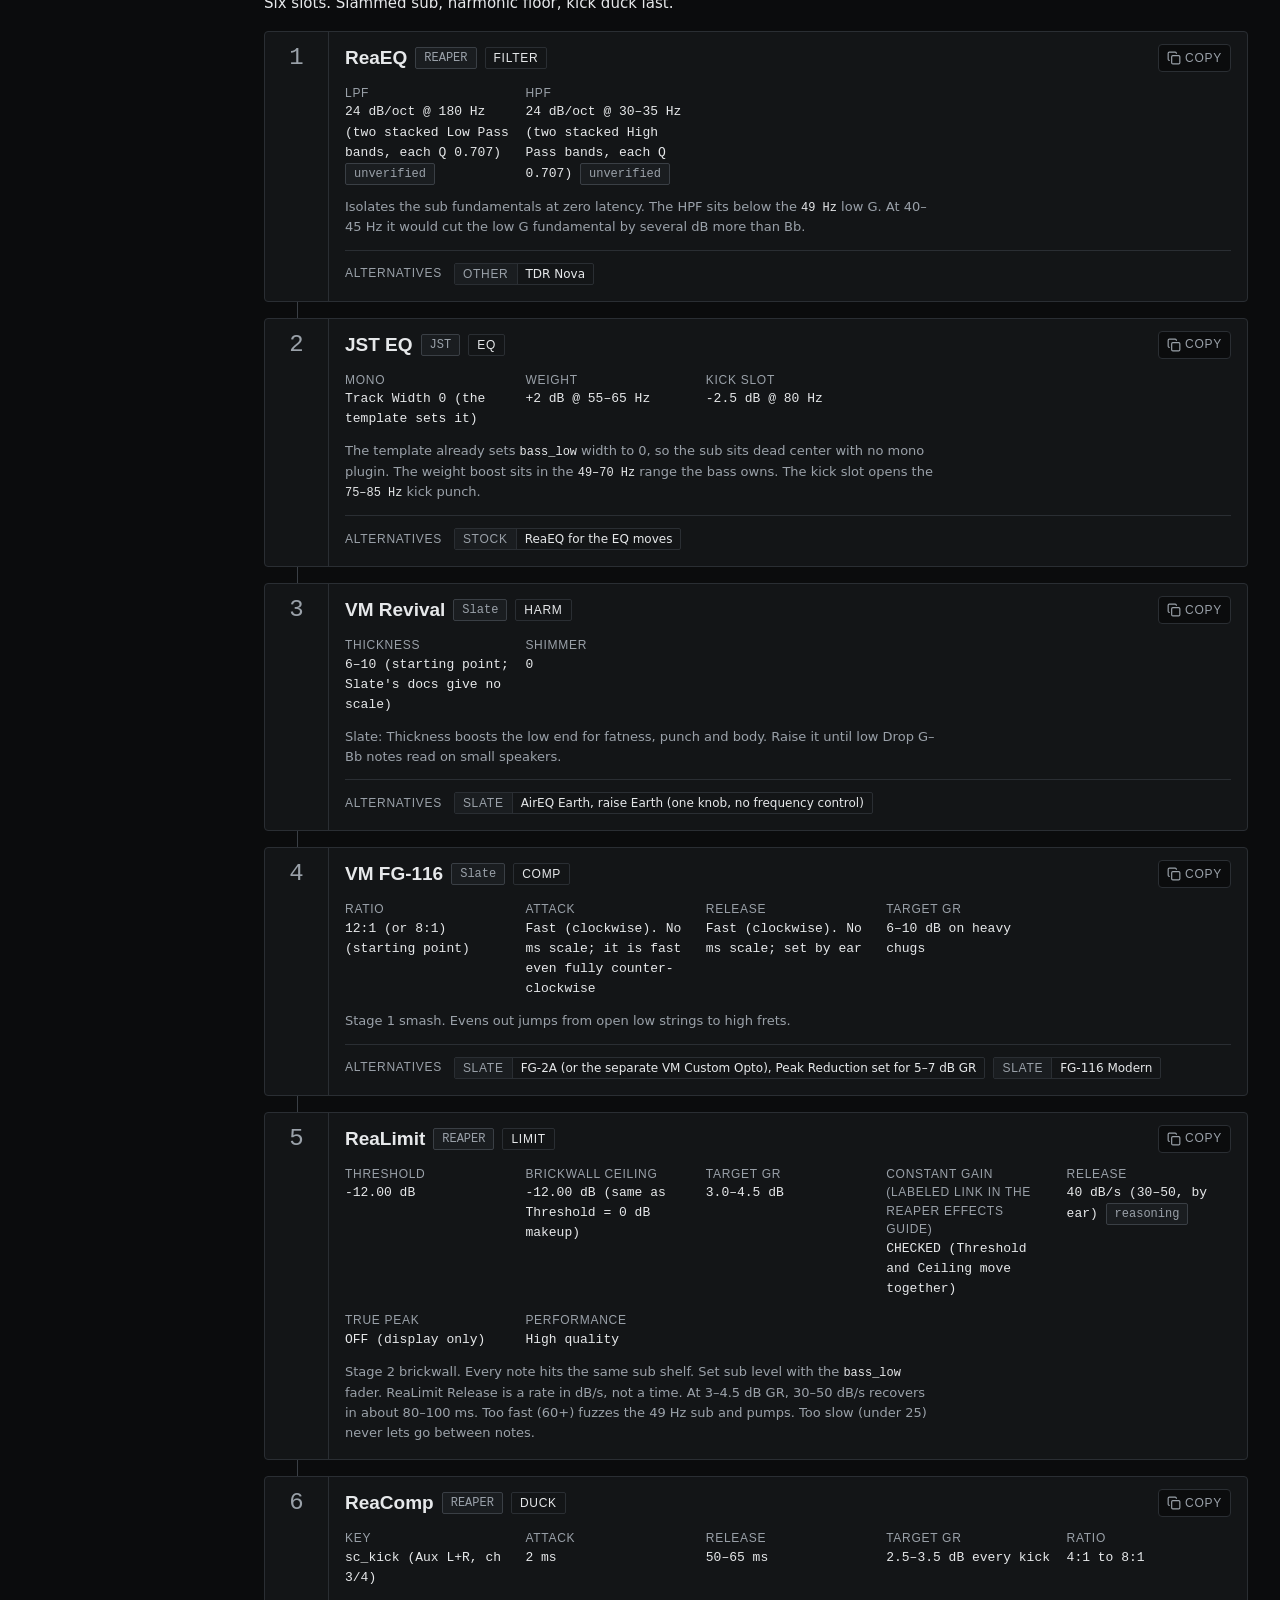
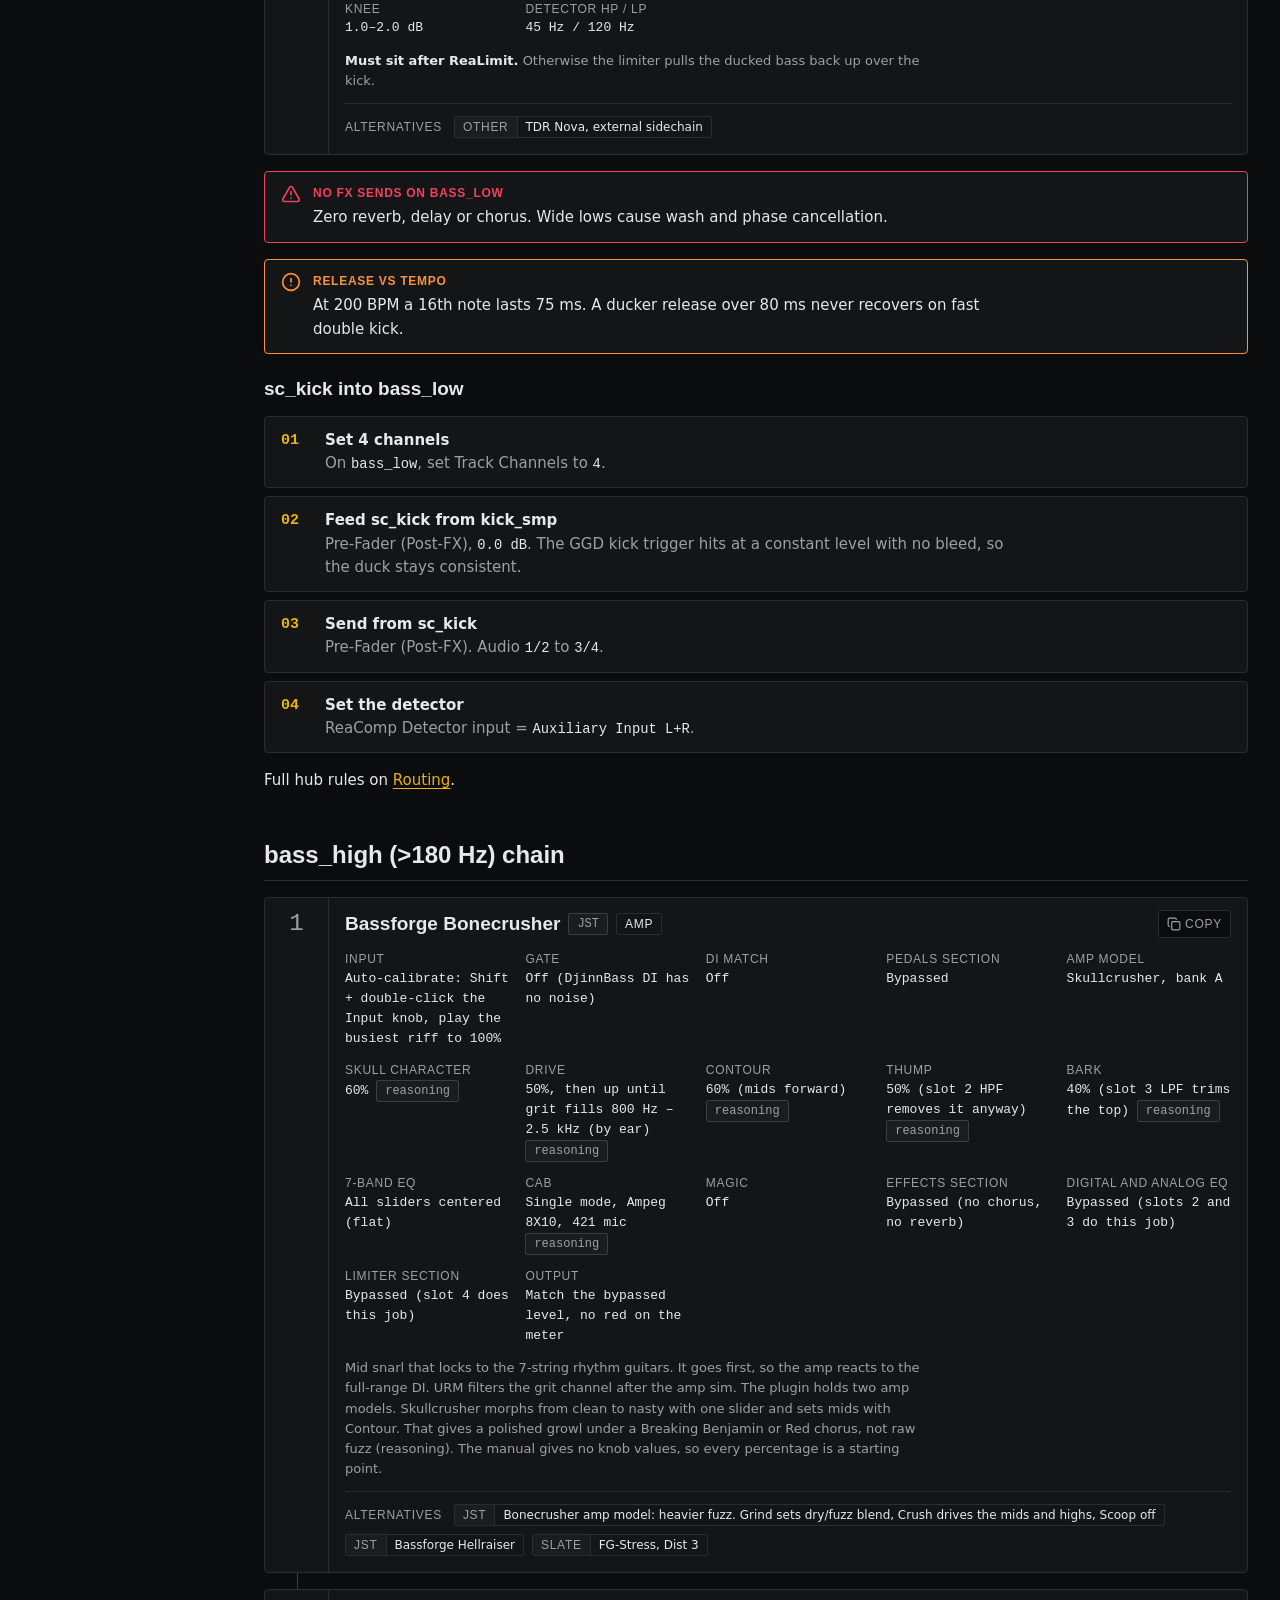
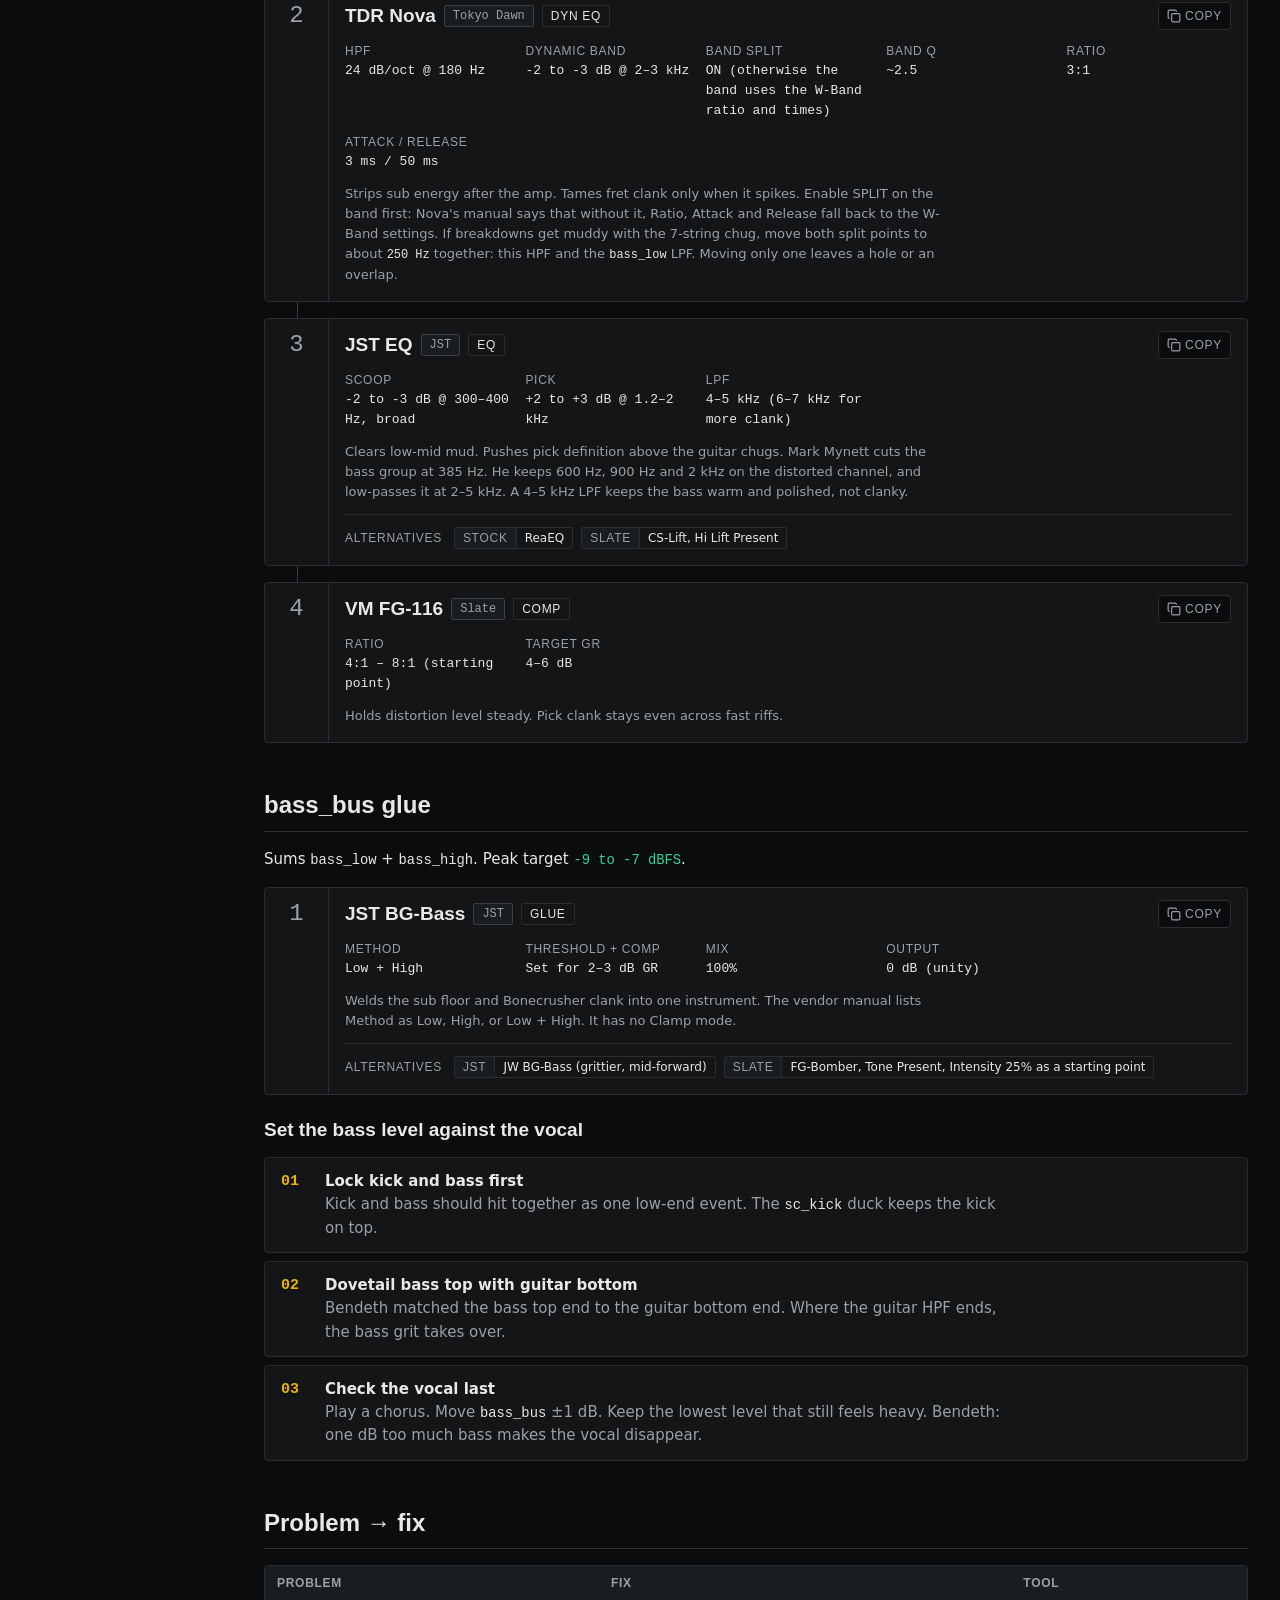
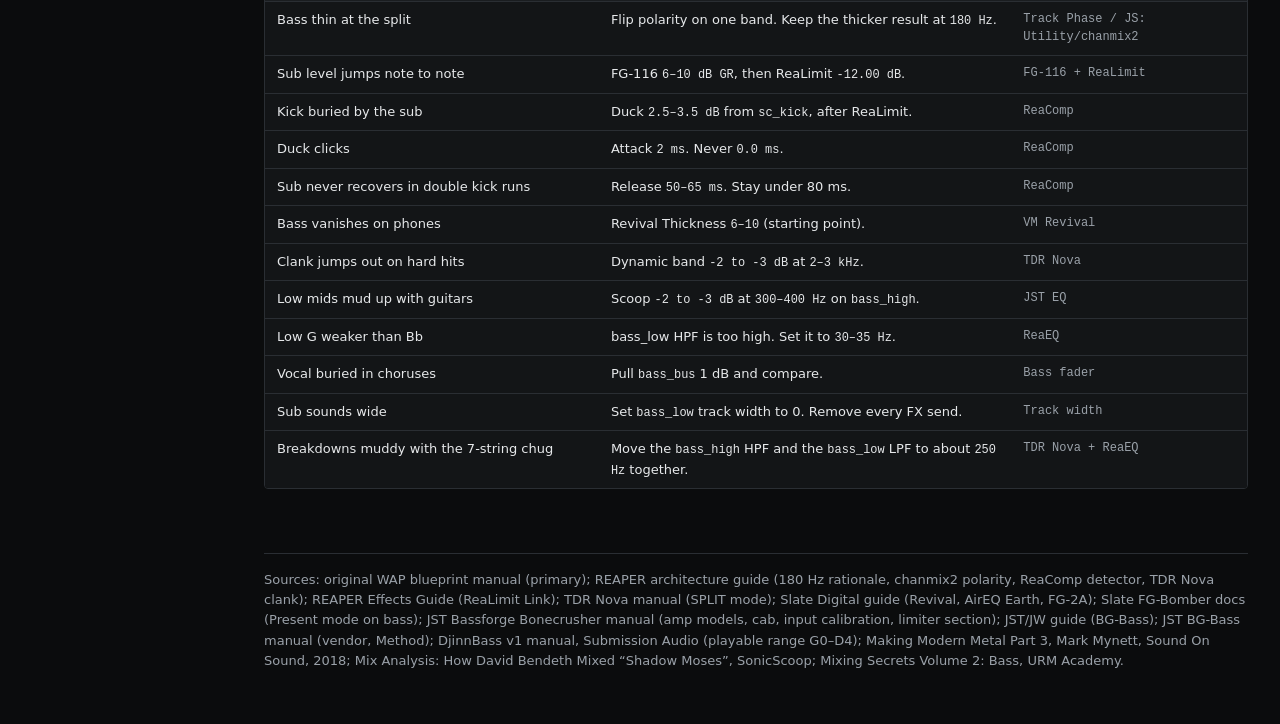
==== commit 64ae69ac: "bass_high Bonecrusher: Skullcrusher amp with full settings The slot listed only Crush, a Bonecrusher" ====
--- a/docs/bass.html
+++ b/docs/bass.html
@@ -247,13 +247,28 @@
             <button type="button" class="copy-btn" data-copy="high-1" aria-label="Copy bass_high slot 1 settings"></button>
           </div>
           <dl class="kv" id="high-1" data-copy-title="bass_high Slot 1 - Bonecrusher">
-            <div class="kv__item"><dt>Amp</dt><dd>Bonecrusher</dd></div>
-            <div class="kv__item"><dt>Crush</dt><dd>Up until grit fills 800 Hz &ndash; 2.5 kHz (by ear)</dd></div>
-            <div class="kv__item"><dt>Built-in compressor</dt><dd>Off (slot 4 does this job)</dd></div>
-          </dl>
-          <p class="rack__why">Mid snarl that locks to the 7-string rhythm guitars. It goes first, so the amp reacts to the full-range DI. URM filters the grit channel after the amp sim. JST says the Crush knob distorts the mids and highs and keeps the lows tight.</p>
-          <div class="alts">
-            <span class="label alts__title">Alternatives</span>
+            <div class="kv__item"><dt>Input</dt><dd>Auto-calibrate: Shift + double-click the Input knob, play the busiest riff to 100%</dd></div>
+            <div class="kv__item"><dt>Gate</dt><dd>Off (DjinnBass DI has no noise)</dd></div>
+            <div class="kv__item"><dt>DI Match</dt><dd>Off</dd></div>
+            <div class="kv__item"><dt>Pedals section</dt><dd>Bypassed</dd></div>
+            <div class="kv__item"><dt>Amp model</dt><dd>Skullcrusher, bank A</dd></div>
+            <div class="kv__item"><dt>Skull Character</dt><dd>60% <span class="chip">reasoning</span></dd></div>
+            <div class="kv__item"><dt>Drive</dt><dd>50%, then up until grit fills 800 Hz &ndash; 2.5 kHz (by ear) <span class="chip">reasoning</span></dd></div>
+            <div class="kv__item"><dt>Contour</dt><dd>60% (mids forward) <span class="chip">reasoning</span></dd></div>
+            <div class="kv__item"><dt>Thump</dt><dd>50% (slot 2 HPF removes it anyway) <span class="chip">reasoning</span></dd></div>
+            <div class="kv__item"><dt>Bark</dt><dd>40% (slot 3 LPF trims the top) <span class="chip">reasoning</span></dd></div>
+            <div class="kv__item"><dt>7-band EQ</dt><dd>All sliders centered (flat)</dd></div>
+            <div class="kv__item"><dt>Cab</dt><dd>Single mode, Ampeg 8X10, 421 mic <span class="chip">reasoning</span></dd></div>
+            <div class="kv__item"><dt>Magic</dt><dd>Off</dd></div>
+            <div class="kv__item"><dt>Effects section</dt><dd>Bypassed (no chorus, no reverb)</dd></div>
+            <div class="kv__item"><dt>Digital and Analog EQ</dt><dd>Bypassed (slots 2 and 3 do this job)</dd></div>
+            <div class="kv__item"><dt>Limiter section</dt><dd>Bypassed (slot 4 does this job)</dd></div>
+            <div class="kv__item"><dt>Output</dt><dd>Match the bypassed level, no red on the meter</dd></div>
+          </dl>
+          <p class="rack__why">Mid snarl that locks to the 7-string rhythm guitars. It goes first, so the amp reacts to the full-range DI. URM filters the grit channel after the amp sim. The plugin holds two amp models. Skullcrusher morphs from clean to nasty with one slider and sets mids with Contour. That gives a polished growl under a Breaking Benjamin or Red chorus, not raw fuzz (reasoning). The manual gives no knob values, so every percentage is a starting point.</p>
+          <div class="alts">
+            <span class="label alts__title">Alternatives</span>
+            <span class="alt"><span class="alt__tag">JST</span><span class="alt__name">Bonecrusher amp model: heavier fuzz. Grind sets dry/fuzz blend, Crush drives the mids and highs, Scoop off</span></span>
             <span class="alt"><span class="alt__tag">JST</span><span class="alt__name">Bassforge Hellraiser</span></span>
             <span class="alt"><span class="alt__tag">SLATE</span><span class="alt__name">FG-Stress, Dist 3</span></span>
           </div>
@@ -382,7 +397,7 @@
     </div>
   </section>
 
-  <footer class="page-foot">Sources: original WAP blueprint manual (primary); REAPER architecture guide (180 Hz rationale, chanmix2 polarity, ReaComp detector, TDR Nova clank); REAPER Effects Guide (ReaLimit Link); TDR Nova manual (SPLIT mode); Slate Digital guide (Revival, AirEQ Earth, FG-2A); Slate FG-Bomber docs (Present mode on bass); JST Bassforge Bonecrusher product page (Crush, built-in compressor); JST/JW guide (BG-Bass); JST BG-Bass manual (vendor, Method); DjinnBass v1 manual, Submission Audio (playable range G0&ndash;D4); Making Modern Metal Part 3, Mark Mynett, Sound On Sound, 2018; Mix Analysis: How David Bendeth Mixed &ldquo;Shadow Moses&rdquo;, SonicScoop; Mixing Secrets Volume 2: Bass, URM Academy.</footer>
+  <footer class="page-foot">Sources: original WAP blueprint manual (primary); REAPER architecture guide (180 Hz rationale, chanmix2 polarity, ReaComp detector, TDR Nova clank); REAPER Effects Guide (ReaLimit Link); TDR Nova manual (SPLIT mode); Slate Digital guide (Revival, AirEQ Earth, FG-2A); Slate FG-Bomber docs (Present mode on bass); JST Bassforge Bonecrusher manual (amp models, cab, input calibration, limiter section); JST/JW guide (BG-Bass); JST BG-Bass manual (vendor, Method); DjinnBass v1 manual, Submission Audio (playable range G0&ndash;D4); Making Modern Metal Part 3, Mark Mynett, Sound On Sound, 2018; Mix Analysis: How David Bendeth Mixed &ldquo;Shadow Moses&rdquo;, SonicScoop; Mixing Secrets Volume 2: Bass, URM Academy.</footer>
 
 </div>
 </main>
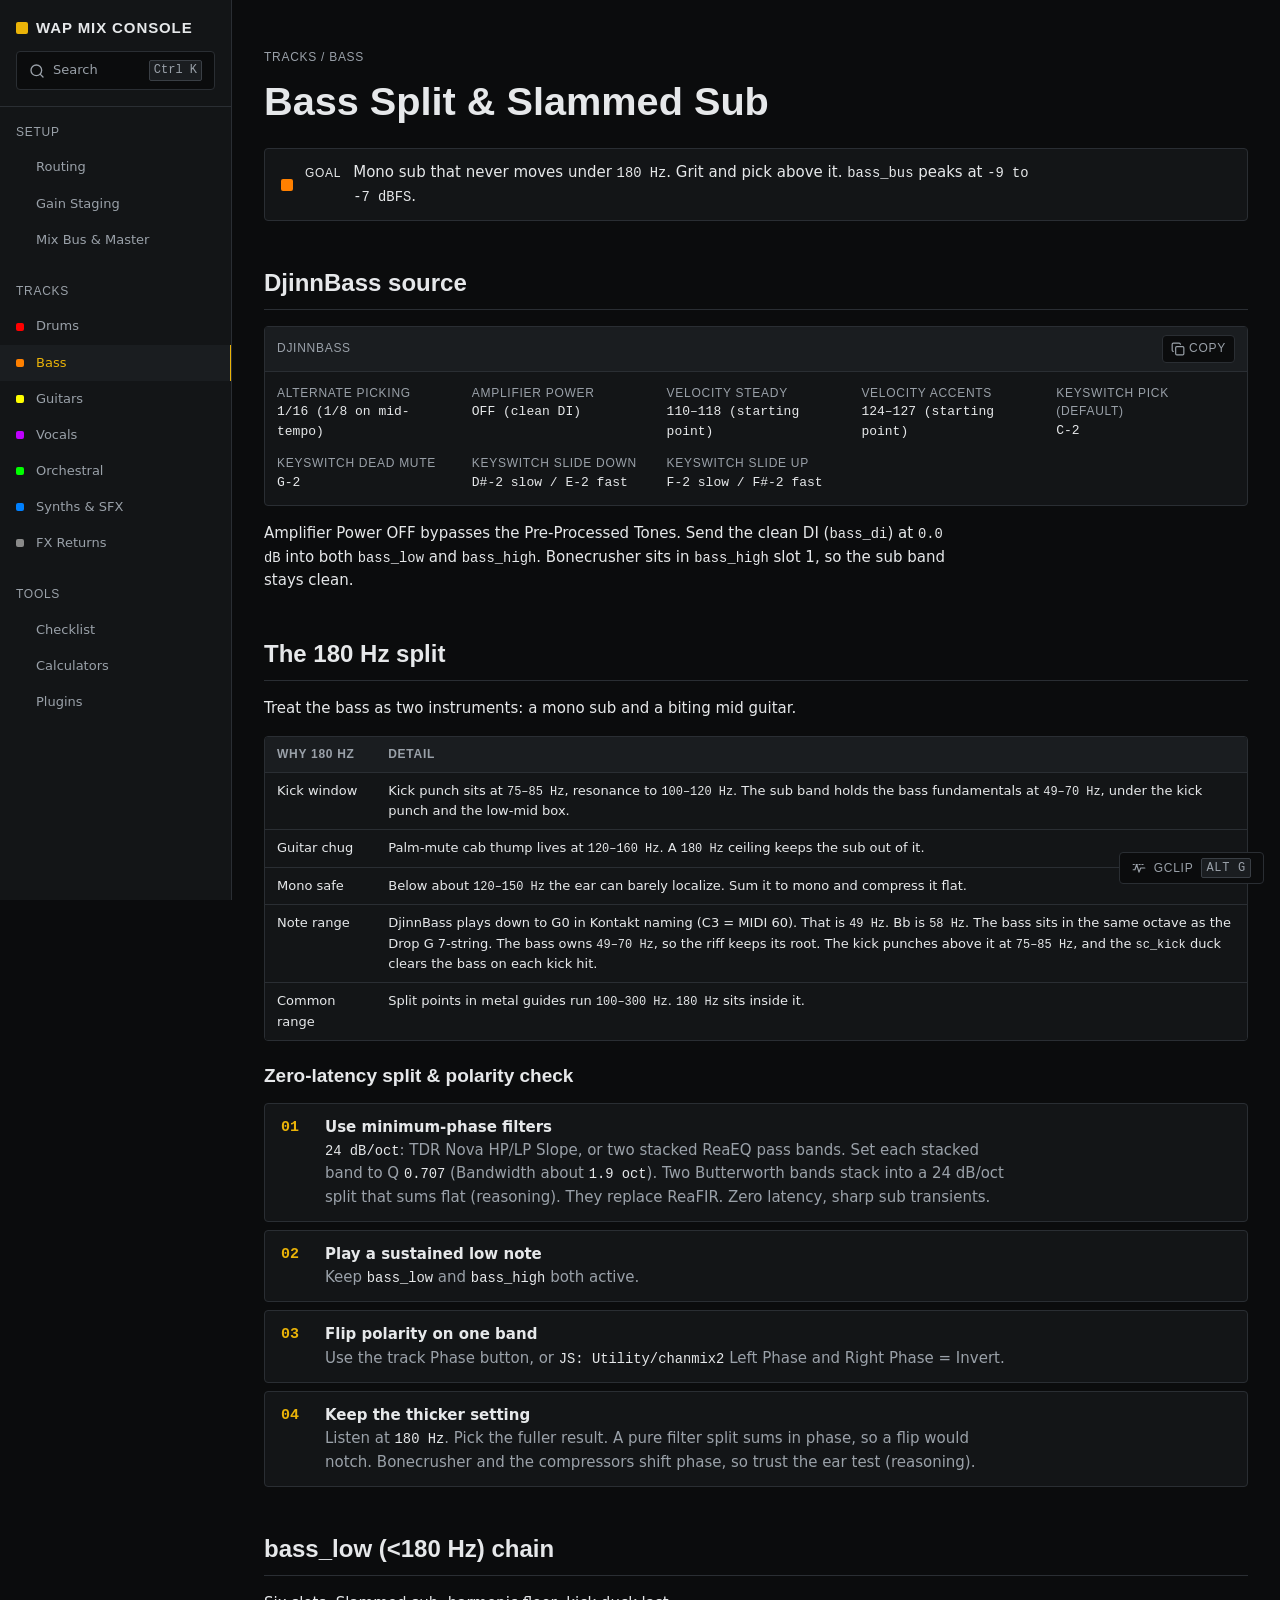
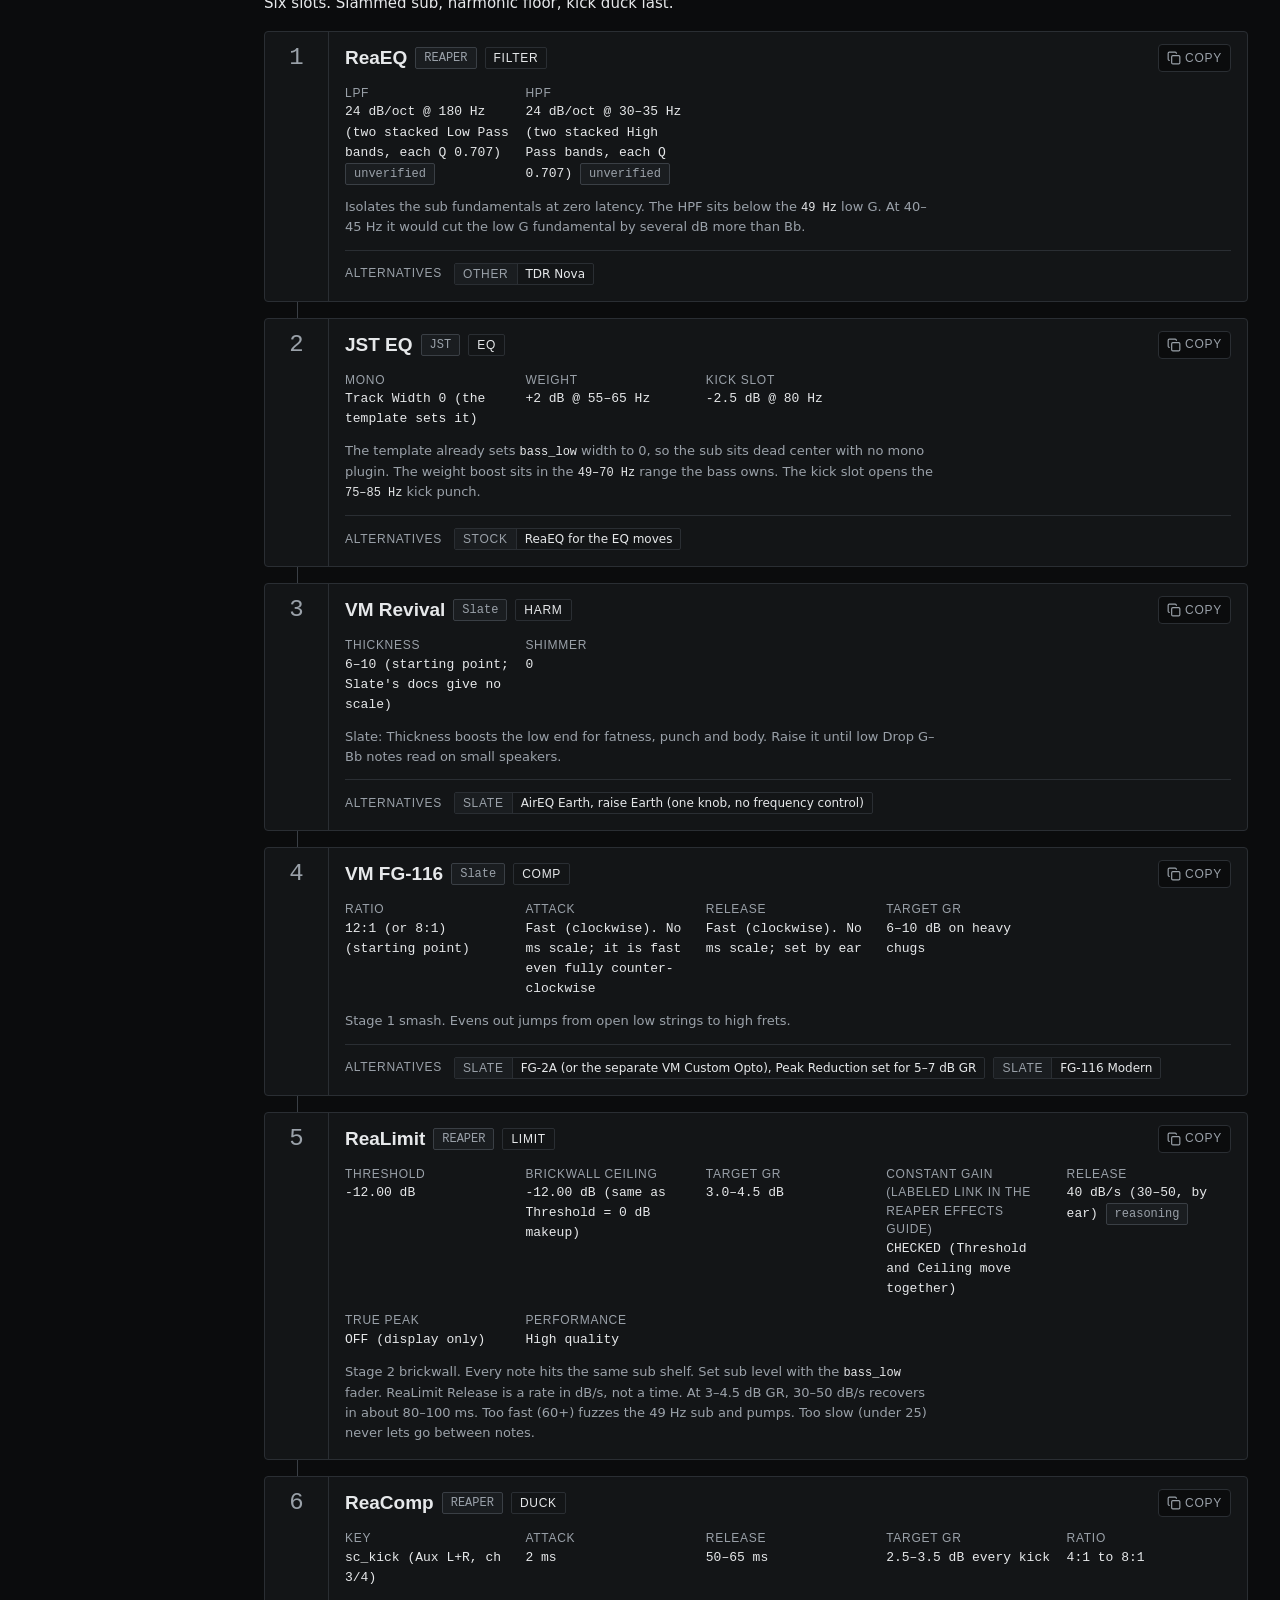
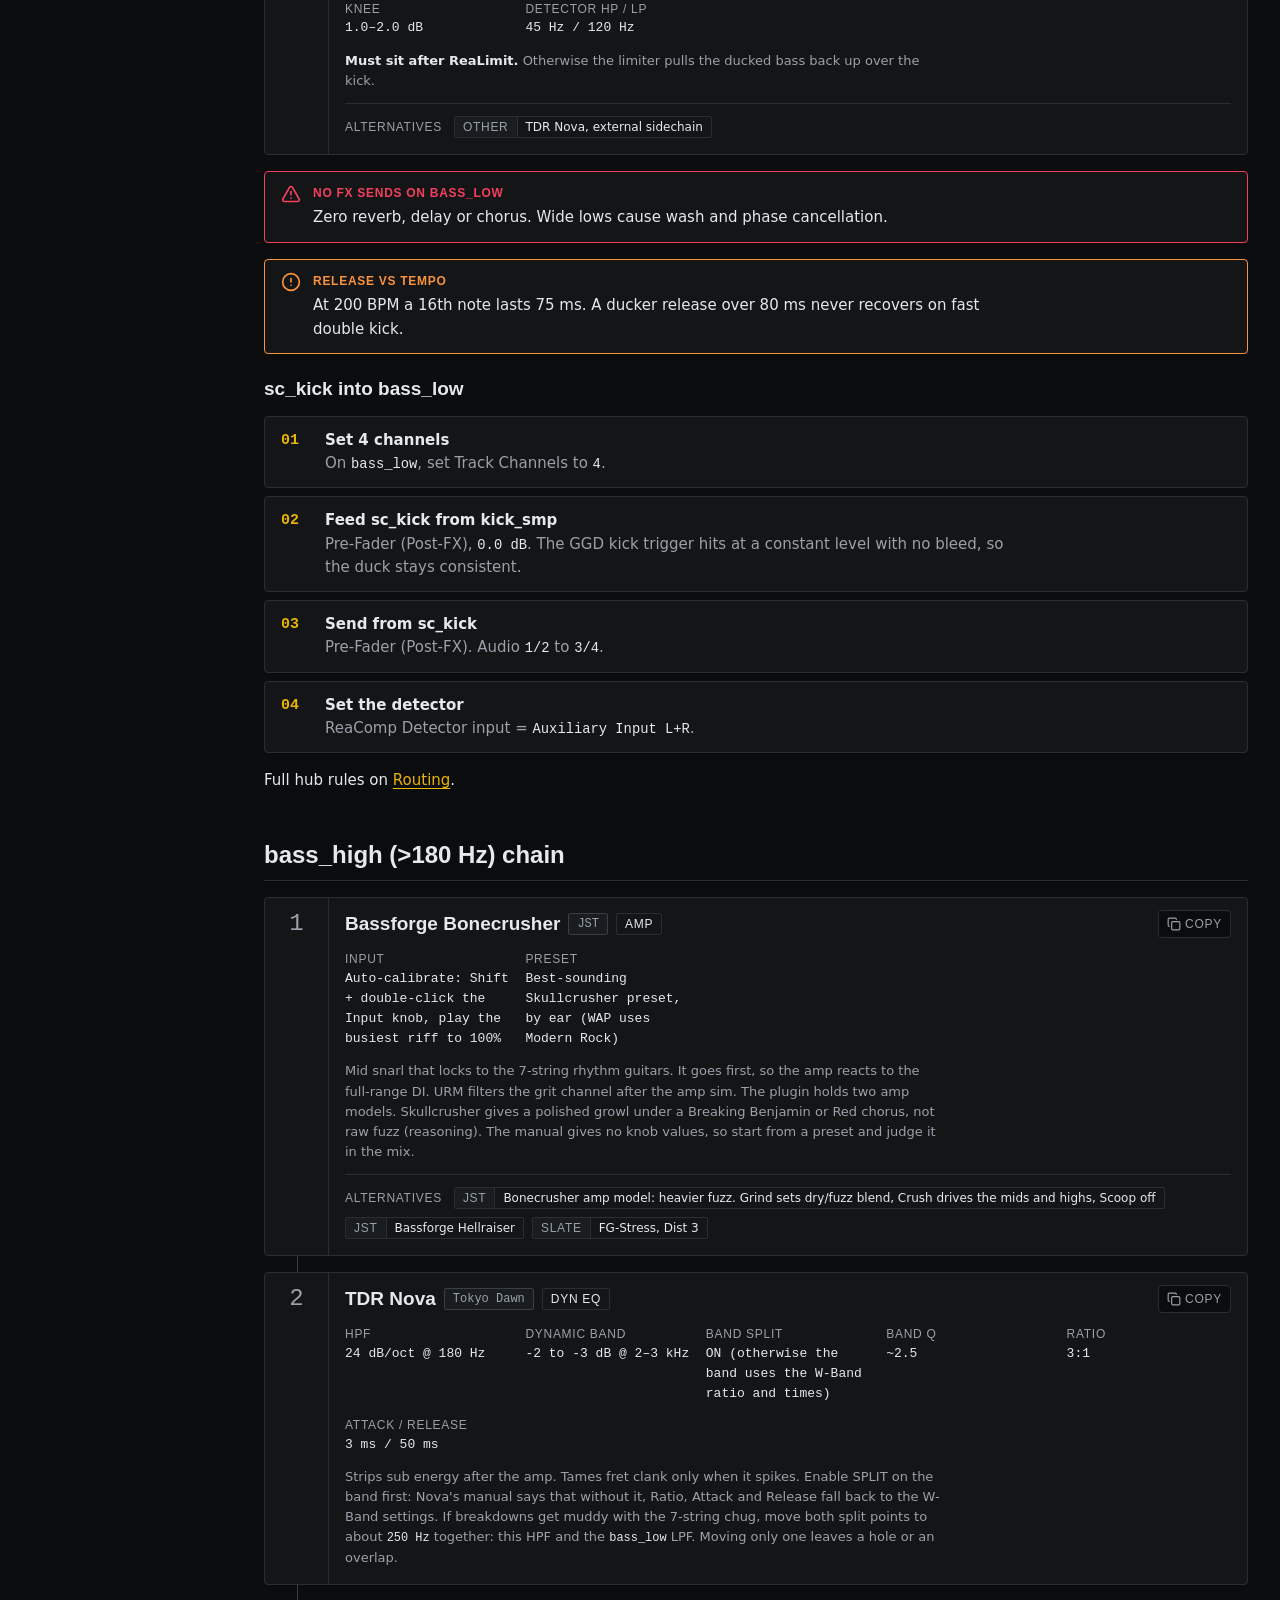
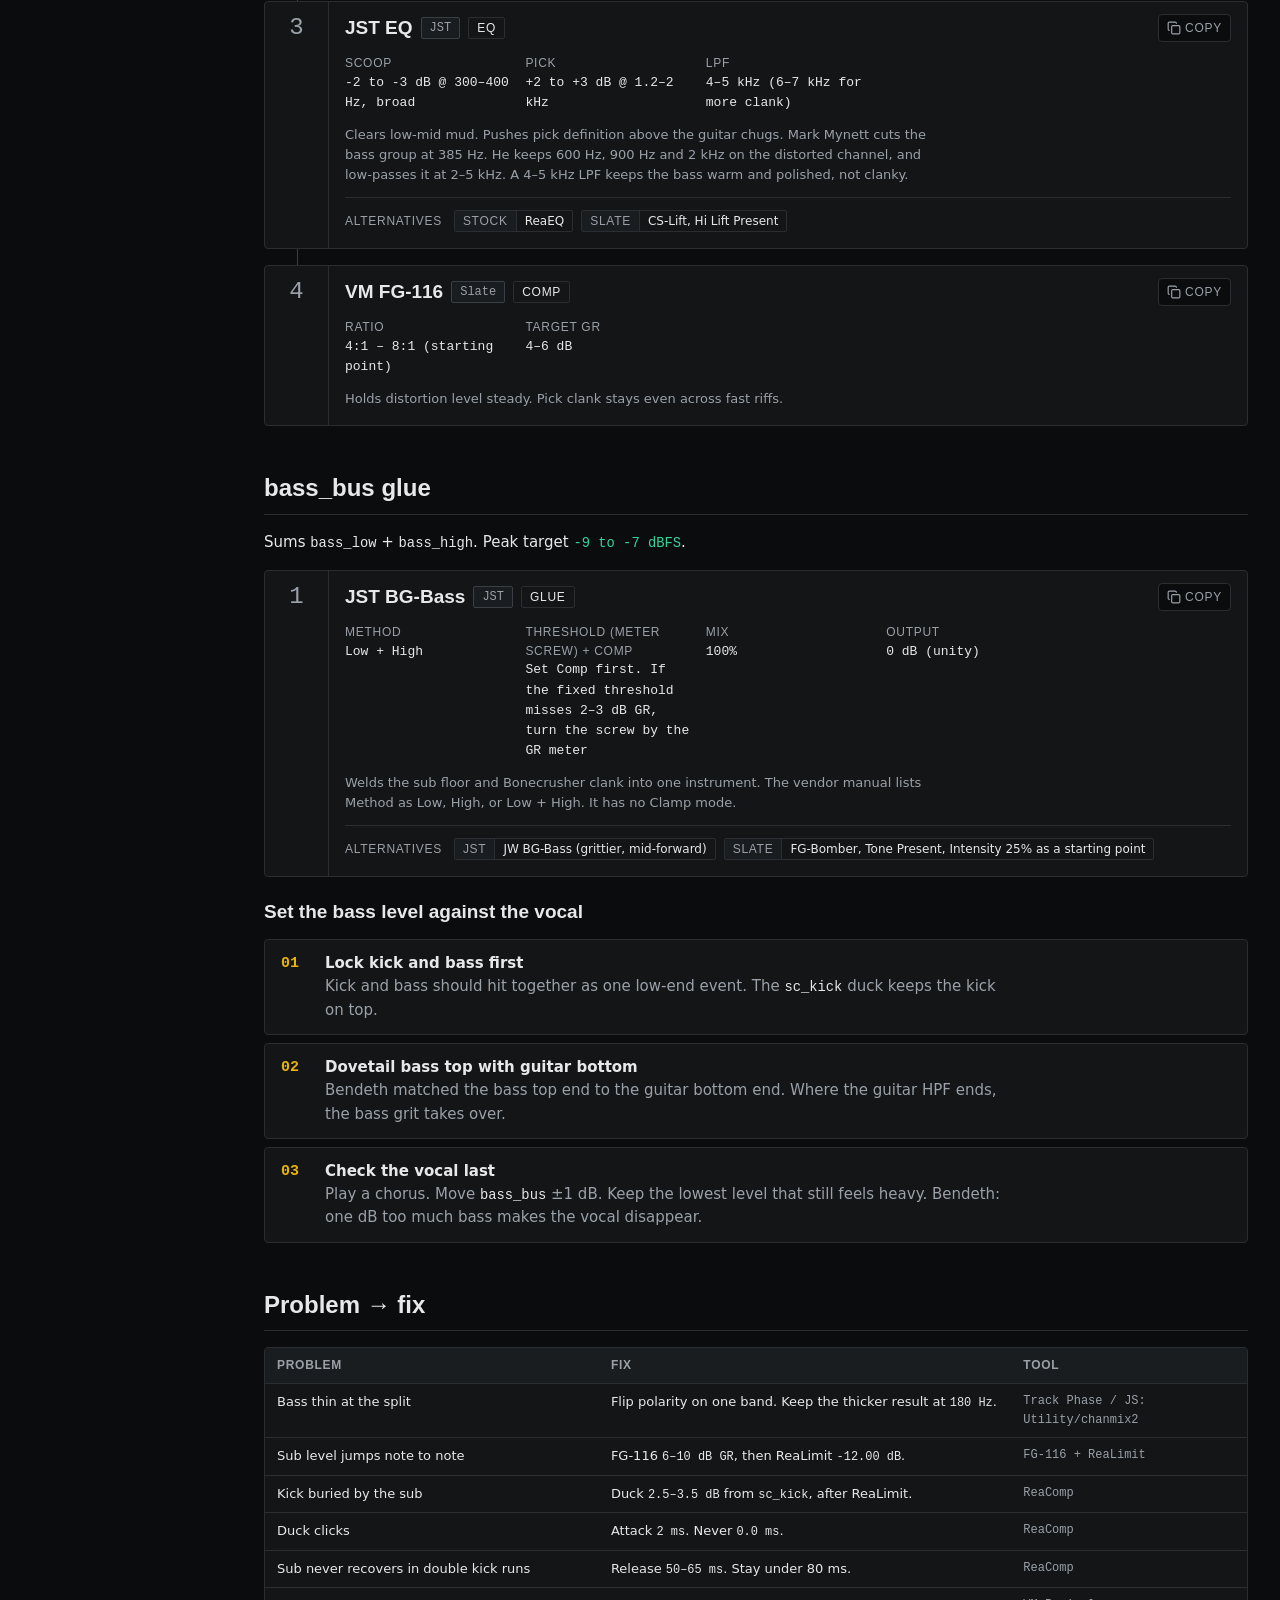
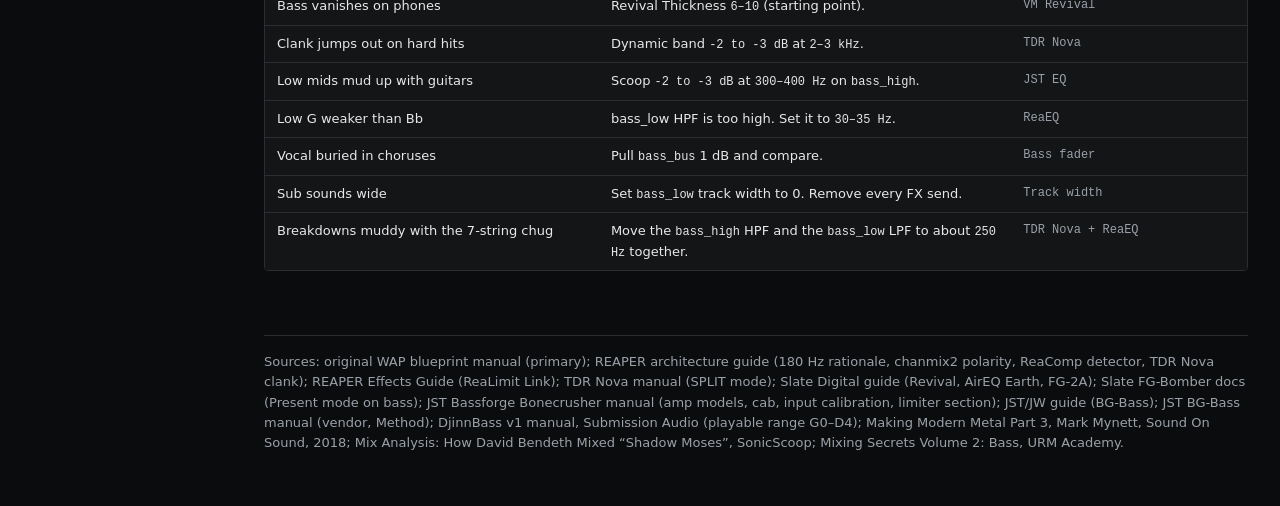
==== commit 5e7f9922: "Skullcrusher by preset; name the Bus Glue meter screw bass_high slot 1: the knob percentages did not" ====
--- a/docs/bass.html
+++ b/docs/bass.html
@@ -248,24 +248,9 @@
           </div>
           <dl class="kv" id="high-1" data-copy-title="bass_high Slot 1 - Bonecrusher">
             <div class="kv__item"><dt>Input</dt><dd>Auto-calibrate: Shift + double-click the Input knob, play the busiest riff to 100%</dd></div>
-            <div class="kv__item"><dt>Gate</dt><dd>Off (DjinnBass DI has no noise)</dd></div>
-            <div class="kv__item"><dt>DI Match</dt><dd>Off</dd></div>
-            <div class="kv__item"><dt>Pedals section</dt><dd>Bypassed</dd></div>
-            <div class="kv__item"><dt>Amp model</dt><dd>Skullcrusher, bank A</dd></div>
-            <div class="kv__item"><dt>Skull Character</dt><dd>60% <span class="chip">reasoning</span></dd></div>
-            <div class="kv__item"><dt>Drive</dt><dd>50%, then up until grit fills 800 Hz &ndash; 2.5 kHz (by ear) <span class="chip">reasoning</span></dd></div>
-            <div class="kv__item"><dt>Contour</dt><dd>60% (mids forward) <span class="chip">reasoning</span></dd></div>
-            <div class="kv__item"><dt>Thump</dt><dd>50% (slot 2 HPF removes it anyway) <span class="chip">reasoning</span></dd></div>
-            <div class="kv__item"><dt>Bark</dt><dd>40% (slot 3 LPF trims the top) <span class="chip">reasoning</span></dd></div>
-            <div class="kv__item"><dt>7-band EQ</dt><dd>All sliders centered (flat)</dd></div>
-            <div class="kv__item"><dt>Cab</dt><dd>Single mode, Ampeg 8X10, 421 mic <span class="chip">reasoning</span></dd></div>
-            <div class="kv__item"><dt>Magic</dt><dd>Off</dd></div>
-            <div class="kv__item"><dt>Effects section</dt><dd>Bypassed (no chorus, no reverb)</dd></div>
-            <div class="kv__item"><dt>Digital and Analog EQ</dt><dd>Bypassed (slots 2 and 3 do this job)</dd></div>
-            <div class="kv__item"><dt>Limiter section</dt><dd>Bypassed (slot 4 does this job)</dd></div>
-            <div class="kv__item"><dt>Output</dt><dd>Match the bypassed level, no red on the meter</dd></div>
-          </dl>
-          <p class="rack__why">Mid snarl that locks to the 7-string rhythm guitars. It goes first, so the amp reacts to the full-range DI. URM filters the grit channel after the amp sim. The plugin holds two amp models. Skullcrusher morphs from clean to nasty with one slider and sets mids with Contour. That gives a polished growl under a Breaking Benjamin or Red chorus, not raw fuzz (reasoning). The manual gives no knob values, so every percentage is a starting point.</p>
+            <div class="kv__item"><dt>Preset</dt><dd>Best-sounding Skullcrusher preset, by ear (WAP uses Modern Rock)</dd></div>
+          </dl>
+          <p class="rack__why">Mid snarl that locks to the 7-string rhythm guitars. It goes first, so the amp reacts to the full-range DI. URM filters the grit channel after the amp sim. The plugin holds two amp models. Skullcrusher gives a polished growl under a Breaking Benjamin or Red chorus, not raw fuzz (reasoning). The manual gives no knob values, so start from a preset and judge it in the mix.</p>
           <div class="alts">
             <span class="label alts__title">Alternatives</span>
             <span class="alt"><span class="alt__tag">JST</span><span class="alt__name">Bonecrusher amp model: heavier fuzz. Grind sets dry/fuzz blend, Crush drives the mids and highs, Scoop off</span></span>
@@ -350,7 +335,7 @@
           </div>
           <dl class="kv" id="bbus-1" data-copy-title="bass_bus - JST BG-Bass">
             <div class="kv__item"><dt>Method</dt><dd>Low + High</dd></div>
-            <div class="kv__item"><dt>Threshold + Comp</dt><dd>Set for 2&ndash;3 dB GR</dd></div>
+            <div class="kv__item"><dt>Threshold (meter screw) + Comp</dt><dd>Set Comp first. If the fixed threshold misses 2&ndash;3 dB GR, turn the screw by the GR meter</dd></div>
             <div class="kv__item"><dt>Mix</dt><dd>100%</dd></div>
             <div class="kv__item"><dt>Output</dt><dd>0 dB (unity)</dd></div>
           </dl>
